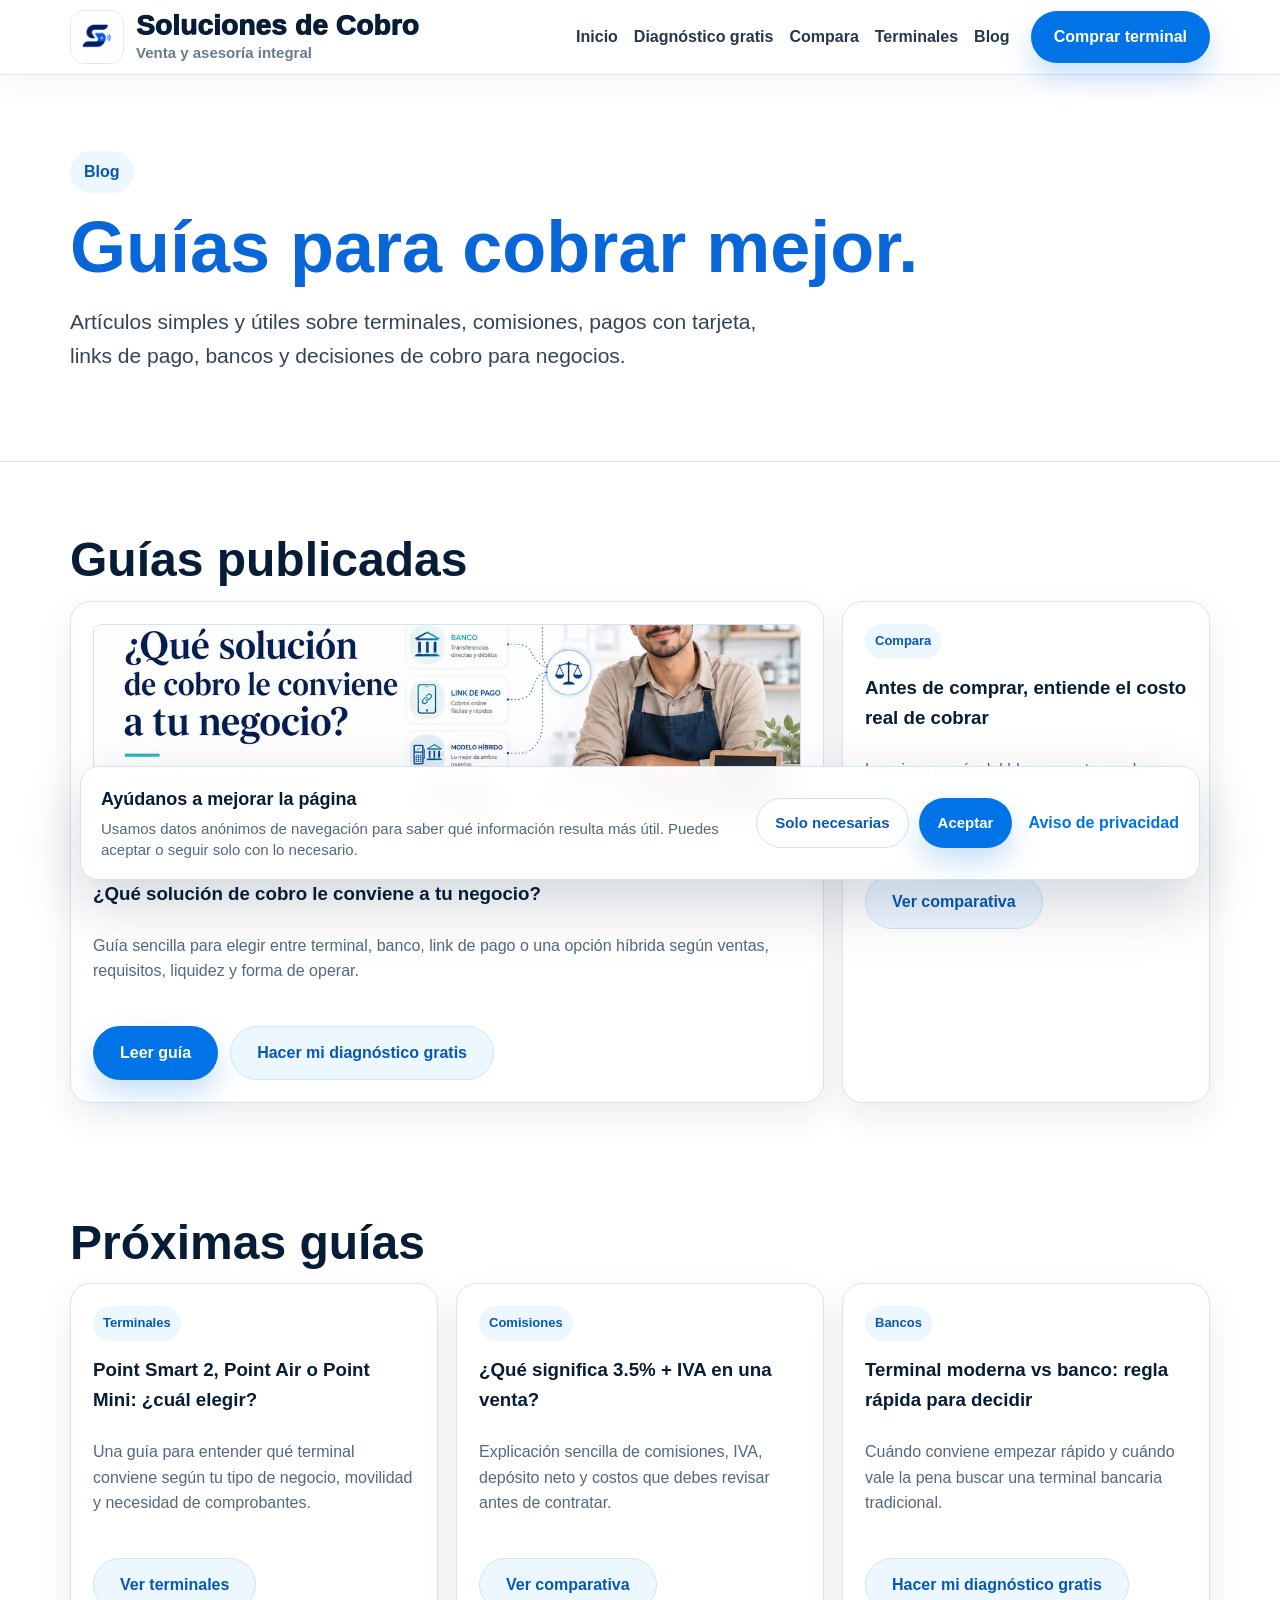
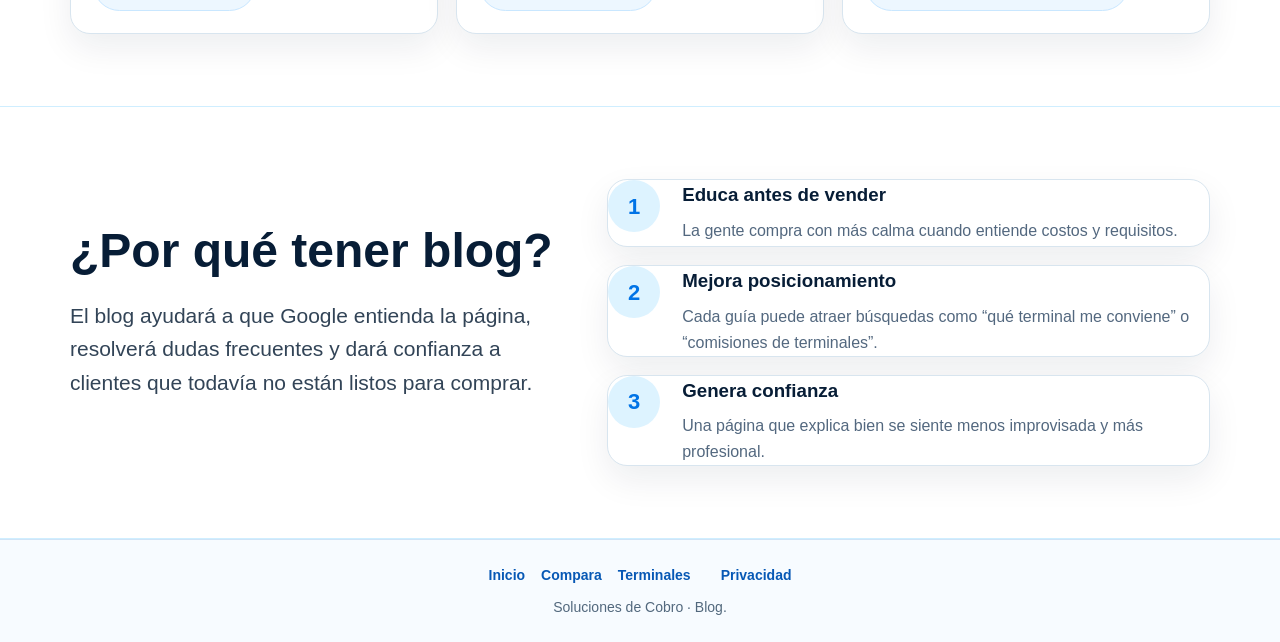
==== blog.html @ c024cfda "cambios en icnonos y tarjetas" ====
<!doctype html>
<html lang="es-MX">
<head>
  <meta charset="utf-8">
  <meta name="viewport" content="width=device-width, initial-scale=1">
  <title>Blog | Soluciones de Cobro</title>
  <meta name="description" content="Guías prácticas sobre terminales, comisiones, bancos, links de pago y soluciones de cobro para negocios.">
  <link rel="canonical" href="https://solucionesdecobro.com/blog.html">
  <meta property="og:type" content="website">
  <meta property="og:locale" content="es_MX">
  <meta property="og:site_name" content="Soluciones de Cobro">
  <meta property="og:title" content="Blog | Soluciones de Cobro">
  <meta property="og:description" content="Guías prácticas sobre terminales, comisiones, bancos, links de pago y soluciones de cobro para negocios.">
  <meta property="og:image" content="https://solucionesdecobro.com/assets/blog/que-solucion-de-cobro-le-conviene-a-tu-negocio/queconviene.webp">
  <meta property="og:url" content="https://solucionesdecobro.com/blog.html">
  <meta name="twitter:card" content="summary_large_image">
  <link rel="icon" type="image/webp" href="assets/logos/logo-isotipo-soluciones-cobro.webp">
  <link rel="stylesheet" href="styles.css">
  <style>
    .article-thumb{width:100%;height:190px;object-fit:cover;border-radius:8px;margin-bottom:16px;border:1px solid var(--line);background:#f8fbff}
    .article-card.featured-post{grid-column:span 2;background:linear-gradient(135deg,#fff,#f5fbff)}
    @media(max-width:680px){.article-card.featured-post{grid-column:auto}.article-thumb{height:210px}}
  </style>
  <link rel="stylesheet" href="visual-polish.css">
</head>
<body>
  <header class="header"><div class="nav"><a class="brand" href="index.html"><img class="brand-logo" src="assets/logos/logo-isotipo-soluciones-cobro.webp" alt="Logo de Soluciones de Cobro" width="400" height="400"><span class="brand-name">Soluciones de Cobro <small>Venta y asesoría integral</small></span></a><nav class="menu"><a href="index.html">Inicio</a><a class="diagnostic-menu-link" href="index.html#diagnostico" aria-label="Hacer mi diagnóstico gratis"><span class="label-full">Diagnóstico gratis</span><span class="label-short">Diagnóstico gratis</span></a><a href="compara.html">Compara</a><a href="terminales.html">Terminales</a><a href="blog.html">Blog</a></nav><div class="header-actions"><a class="btn btn-primary" href="https://mpago.li/2j1nqHG" target="_blank" rel="noopener">Comprar terminal</a><div class="mobile-social"><a class="mini-social facebook" href="https://www.facebook.com/profile.php?id=61582373169392" target="_blank" rel="noopener" aria-label="Facebook"><span class="brand-mask" style="--logo:url('assets/logos/facebook.svg')"></span></a><a class="mini-social instagram" href="https://www.instagram.com/solucionesdecobrooax/" target="_blank" rel="noopener" aria-label="Instagram"><span class="brand-mask" style="--logo:url('assets/logos/instagram.svg')"></span></a><a class="mini-social whatsapp" href="https://wa.me/529511825881" target="_blank" rel="noopener" aria-label="WhatsApp"><span class="brand-mask" style="--logo:url('assets/logos/whatsapp.svg')"></span></a></div></div></div></header>

  <main>
    <section class="hero"><div class="hero-inner" style="grid-template-columns:1fr"><div><span class="eyebrow">Blog</span><h1>Guías para cobrar mejor.</h1><p class="lead">Artículos simples y útiles sobre terminales, comisiones, pagos con tarjeta, links de pago, bancos y decisiones de cobro para negocios.</p></div></div></section>

    <section class="section">
      <h2>Guías publicadas</h2>
      <div class="blog-grid">
        <article class="card article-card featured-post">
          <img class="article-thumb" src="assets/blog/que-solucion-de-cobro-le-conviene-a-tu-negocio/queconviene.webp" alt="Guía para elegir una solución de cobro para negocio" width="1200" height="675" loading="lazy">
          <span class="pill">Decisión</span>
          <h3>¿Qué solución de cobro le conviene a tu negocio?</h3>
          <p class="muted">Guía sencilla para elegir entre terminal, banco, link de pago o una opción híbrida según ventas, requisitos, liquidez y forma de operar.</p>
          <div class="actions"><a class="btn btn-primary" href="blog/que-solucion-de-cobro-le-conviene-a-tu-negocio.html">Leer guía</a><a class="btn btn-soft" href="index.html#diagnostico">Hacer mi diagnóstico gratis</a></div>
        </article>
        <article class="card article-card"><span class="pill">Compara</span><h3>Antes de comprar, entiende el costo real de cobrar</h3><p class="muted">La primera guía del blog conecta con la comparativa y el diagnóstico para ayudarte a tomar una decisión más clara.</p><div class="actions"><a class="btn btn-soft" href="compara.html">Ver comparativa</a></div></article>
      </div>
    </section>

    <section class="section section-tight">
      <h2>Próximas guías</h2>
      <div class="blog-grid">
        <article class="card article-card"><span class="pill">Terminales</span><h3>Point Smart 2, Point Air o Point Mini: ¿cuál elegir?</h3><p class="muted">Una guía para entender qué terminal conviene según tu tipo de negocio, movilidad y necesidad de comprobantes.</p><div class="actions"><a class="btn btn-soft" href="terminales.html">Ver terminales</a></div></article>
        <article class="card article-card"><span class="pill">Comisiones</span><h3>¿Qué significa 3.5% + IVA en una venta?</h3><p class="muted">Explicación sencilla de comisiones, IVA, depósito neto y costos que debes revisar antes de contratar.</p><div class="actions"><a class="btn btn-soft" href="compara.html">Ver comparativa</a></div></article>
        <article class="card article-card"><span class="pill">Bancos</span><h3>Terminal moderna vs banco: regla rápida para decidir</h3><p class="muted">Cuándo conviene empezar rápido y cuándo vale la pena buscar una terminal bancaria tradicional.</p><div class="actions"><a class="btn btn-soft" href="index.html#diagnostico">Hacer mi diagnóstico gratis</a></div></article>
      </div>
    </section>

    <section class="blue-band"><div class="section split"><div><h2>¿Por qué tener blog?</h2><p class="lead">El blog ayudará a que Google entienda la página, resolverá dudas frecuentes y dará confianza a clientes que todavía no están listos para comprar.</p></div><div class="list"><div class="list-item"><div class="icon">1</div><div><h3>Educa antes de vender</h3><p>La gente compra con más calma cuando entiende costos y requisitos.</p></div></div><div class="list-item"><div class="icon">2</div><div><h3>Mejora posicionamiento</h3><p>Cada guía puede atraer búsquedas como “qué terminal me conviene” o “comisiones de terminales”.</p></div></div><div class="list-item"><div class="icon">3</div><div><h3>Genera confianza</h3><p>Una página que explica bien se siente menos improvisada y más profesional.</p></div></div></div></div></section>
  </main>
  <footer><div class="footer-links"><a href="index.html">Inicio</a><a href="compara.html">Compara</a><a href="terminales.html">Terminales</a></div>Soluciones de Cobro · Blog.</footer>
  <script src="site.js"></script>
</body>
</html>
---- styles.css ----
@charset 'utf-8';
:root{
  --ink:#071d36;--text:#27384a;--muted:#667789;--line:#dce7f1;--soft:#f5f9fd;--paper:#fff;
  --blue:#0073e6;--blue-dark:#0058ba;--sky:#eaf8ff;--sky-2:#d7f2ff;--cyan:#19aeea;--yellow:#ffd23f;--green:#18a058;
  --facebook:#0866FF;--instagram:#FF0069;--whatsapp:#25D366;--shadow:0 18px 48px rgba(7,29,54,.12);--max:1180px;--r:16px;
}
*{box-sizing:border-box}html{scroll-behavior:smooth}body{margin:0;font-family:Arial,Helvetica,sans-serif;color:var(--text);background:#f7fbff;line-height:1.6}a{color:inherit;text-decoration:none}img{display:block;max-width:100%}.muted{color:var(--muted)}
.header{position:sticky;top:0;z-index:40;background:rgba(255,255,255,.96);border-bottom:1px solid var(--line);backdrop-filter:blur(12px);transition:box-shadow .22s ease,background .22s ease}.header.compact{box-shadow:0 12px 28px rgba(7,29,54,.1)}.nav{max-width:var(--max);min-height:86px;margin:auto;padding:10px 20px;display:grid;grid-template-columns:auto 1fr auto;gap:20px;align-items:center}.brand{display:flex;align-items:center;gap:14px;font-weight:900;color:var(--ink)}.brand-logo{width:116px;height:78px;object-fit:contain}.brand-name{font-size:28px;line-height:1.05}.brand-name small{display:block;margin-top:6px;color:var(--muted);font-size:14px;font-weight:800}.menu{display:flex;align-items:center;justify-content:center;gap:8px;font-weight:900}.menu a:not(.btn){padding:10px 11px;border-radius:var(--r)}.menu a:hover{background:#edf7ff;color:var(--blue-dark)}.diagnostic-menu-link{white-space:nowrap}.label-short{display:none}.header-actions{display:flex;align-items:center;gap:12px}.mobile-social{display:none;gap:8px}.mini-social,.social-rail a{display:grid;place-items:center;width:42px;height:42px;border-radius:50%;background:#fff;border:1px solid var(--line)}
.btn{display:inline-flex;align-items:center;justify-content:center;gap:8px;min-height:50px;padding:13px 26px;border:1px solid transparent;border-radius:999px;font:inherit;font-weight:900;cursor:pointer;text-align:center}.btn-primary{background:var(--blue);color:#fff;box-shadow:0 12px 26px rgba(0,115,230,.24)}.btn-primary:hover{background:var(--blue-dark)}.btn-soft{background:#edf7ff;color:var(--blue-dark);border-color:#c9e7ff}.btn-white{background:#fff;color:var(--blue-dark);border-color:#cce2f5}.btn-yellow{background:var(--yellow);color:var(--ink)}.btn-whatsapp{background:#128c4a;color:#fff}.actions{display:flex;flex-wrap:wrap;gap:12px;margin-top:26px}
.brand-mask{width:23px;height:23px;display:block;background:currentColor;-webkit-mask:var(--logo) center/contain no-repeat;mask:var(--logo) center/contain no-repeat}.facebook{color:var(--facebook)}.instagram{color:var(--instagram)}.whatsapp{color:var(--whatsapp)}.social-rail{position:fixed;right:18px;top:43%;z-index:28;display:grid;gap:10px;padding:10px;border:1px solid var(--line);border-radius:var(--r);background:rgba(255,255,255,.95);box-shadow:var(--shadow)}
.hero{background:radial-gradient(circle at 78% 18%,rgba(255,210,63,.24),transparent 30%),linear-gradient(135deg,#fff 0%,#edf8ff 62%,#fff8dd 100%);border-bottom:1px solid var(--line)}.hero-inner{max-width:var(--max);margin:auto;padding:76px 20px 68px;display:grid;grid-template-columns:1fr .95fr;gap:46px;align-items:center}.eyebrow{display:inline-flex;align-items:center;gap:8px;background:#edf7ff;color:var(--blue-dark);padding:8px 14px;border-radius:999px;font-weight:900;margin-bottom:18px}h1,h2,h3{color:var(--ink);letter-spacing:0}h1{margin:0;font-size:clamp(42px,6vw,72px);line-height:1.02}h2{margin:0 0 14px;font-size:clamp(30px,4vw,48px);line-height:1.1}h3{margin:0 0 8px}.lead{font-size:21px;color:#324457;max-width:720px}.visual-card{position:relative;min-height:390px;border-radius:var(--r);overflow:hidden;box-shadow:var(--shadow);background:#eaf8ff}.visual-card img{width:100%;height:100%;min-height:390px;object-fit:cover}.note-card{position:absolute;left:18px;bottom:18px;max-width:350px;padding:16px;background:rgba(7,29,54,.9);color:#fff;border-radius:var(--r)}.note-card strong{color:var(--yellow)}
.section{max-width:var(--max);margin:auto;padding:72px 20px}.section-tight{padding-top:42px}.band{background:#fff;border-top:1px solid var(--line);border-bottom:1px solid var(--line)}.blue-band{background:linear-gradient(135deg,#f7fcff,#e9f8ff);border-top:1px solid #cfeeff;border-bottom:1px solid #cfeeff}.grid-3{display:grid;grid-template-columns:repeat(3,1fr);gap:18px}.grid-4{display:grid;grid-template-columns:repeat(4,1fr);gap:16px}.card{background:#fff;border:1px solid var(--line);border-radius:var(--r);padding:22px;box-shadow:0 10px 28px rgba(7,29,54,.06)}.icon{width:52px;height:52px;border-radius:50%;display:grid;place-items:center;background:#ddf3ff;color:var(--blue);font-weight:900;font-size:22px;margin-bottom:14px}.pill{display:inline-flex;align-items:center;gap:6px;border-radius:999px;padding:7px 10px;background:#edf7ff;color:var(--blue-dark);font-weight:900;font-size:13px}.split{display:grid;grid-template-columns:.9fr 1.1fr;gap:44px;align-items:center}.list{display:grid;gap:18px}.list-item{display:grid;grid-template-columns:58px 1fr;gap:16px}.list-item p{margin:0;color:var(--muted)}.stat-callout{display:grid;grid-template-columns:72px 1fr;gap:18px;align-items:center;margin-bottom:22px;padding:20px;border:1px solid #cfeeff;border-radius:var(--r);background:linear-gradient(135deg,#f6fcff,#fff)}.stat-callout strong{display:block;color:var(--ink);font-size:22px}
.logo-cloud{display:grid;grid-template-columns:repeat(6,1fr);gap:12px;margin-top:22px}.logo-tile{min-height:76px;display:grid;place-items:center;padding:13px;border:1px solid var(--line);border-radius:var(--r);background:#fff}.logo-tile .brand-mask{width:66px;height:36px}.logo-tile img{max-width:82px;max-height:40px;object-fit:contain}
.diagnostic{background:#f7fbff url('assets/hero/horizonte-claridad.svg') center top/cover no-repeat}.diagnostic-shell{display:grid;grid-template-columns:.72fr 1.28fr;gap:26px;align-items:start}.diagnostic-progress{margin:16px 0 18px;padding:16px;border:1px solid #cfe4f7;border-radius:var(--r);background:#fff;box-shadow:0 10px 24px rgba(7,29,54,.05)}.progress-label{display:flex;justify-content:space-between;gap:16px;align-items:center;margin-bottom:10px;color:var(--blue-dark);font-weight:900}.progress-percent{color:var(--ink)}.progress-track{height:11px;border-radius:999px;background:#e4eef8;overflow:hidden}.progress-track span{display:block;width:0;height:100%;border-radius:999px;background:linear-gradient(90deg,var(--cyan),var(--blue));transition:width .28s ease}.progress-steps{display:grid;grid-template-columns:repeat(auto-fit,minmax(14px,1fr));gap:5px;margin-top:10px}.progress-steps span{height:8px;border-radius:999px;background:#dbe8f3;transition:background .2s ease,transform .2s ease}.progress-steps span.done{background:var(--blue);transform:scaleY(1.18)}.question-grid{display:grid;grid-template-columns:repeat(2,1fr);gap:14px}.q-card{border:1px solid var(--line);border-radius:var(--r);padding:16px;background:#fff;box-shadow:0 10px 24px rgba(7,29,54,.05);transition:border-color .2s ease,background .2s ease,box-shadow .2s ease}.q-card.is-answered{border-color:#9bd8ff;background:#f8fcff;box-shadow:0 12px 26px rgba(0,115,230,.08)}.q-title{display:flex;gap:10px;align-items:start;margin-bottom:12px;font-weight:900;color:var(--ink)}.q-num{display:grid;place-items:center;flex:none;width:30px;height:30px;border-radius:var(--r);background:#edf7ff;color:var(--blue-dark)}.q-card.is-answered .q-num{background:var(--blue);color:#fff}.q-help{margin:-6px 0 12px;font-size:13px;font-weight:600;color:#5b7186}.options{display:grid;gap:8px}.option{display:flex;align-items:center;gap:12px;padding:11px 12px;border:1px solid #cedbe7;border-radius:var(--r);background:#fbfdff;font-weight:800;cursor:pointer}.option input{position:absolute;opacity:0;pointer-events:none}.option .mark{flex:none;display:grid;place-items:center;width:22px;height:22px;border:2px solid #b9c8d6;background:#fff;transition:border-color .15s ease,background .15s ease}.option.radio .mark{border-radius:50%}.option.checkbox .mark{border-radius:6px}.option .mark:after{content:"";opacity:0;transition:opacity .15s ease,transform .15s ease}.option.radio .mark:after{width:9px;height:9px;border-radius:50%;background:#fff;transform:scale(.4)}.option.checkbox .mark:after{width:11px;height:7px;border-left:2px solid #fff;border-bottom:2px solid #fff;transform:rotate(-45deg) scale(.4);margin-top:-2px}.option input:checked+.mark{border-color:var(--blue);background:var(--blue)}.option.radio input:checked+.mark:after{opacity:1;transform:scale(1)}.option.checkbox input:checked+.mark:after{opacity:1;transform:rotate(-45deg) scale(1)}.option:has(input:checked){border-color:var(--blue);background:#e9f6ff;color:var(--blue-dark)}.option .label{font-weight:800}.result{display:none;margin-top:18px;padding:18px;border:1px solid var(--line);border-radius:var(--r);background:#fff}.result.show{display:block}.result-tags{display:flex;flex-wrap:wrap;gap:8px;margin:12px 0}.result-tags span{border-radius:999px;background:#edf7ff;color:var(--blue-dark);padding:6px 10px;font-weight:900;font-size:13px}
.product-hero{background:linear-gradient(135deg,#f7fcff,#e9f8ff 55%,#fff9df);border-bottom:1px solid var(--line)}.products-grid{display:grid;grid-template-columns:repeat(3,1fr);gap:24px}.product-card{position:relative;overflow:hidden;border:1px solid var(--line);border-radius:var(--r);background:#fff;box-shadow:0 16px 40px rgba(7,29,54,.08)}.product-card.featured{border:2px solid var(--cyan)}.product-ribbon{position:absolute;right:0;top:0;z-index:2;border-radius:0 0 0 var(--r);background:var(--cyan);color:#fff;font-weight:900;padding:8px 18px;text-transform:uppercase}.product-shot{height:310px;display:grid;place-items:center;background:radial-gradient(circle at 55% 42%,#fff9cc 0,#f8fbff 54%,#fff 100%);padding:24px}.product-shot img{max-height:280px;object-fit:contain;mix-blend-mode:multiply;filter:drop-shadow(0 16px 20px rgba(7,29,54,.18))}.product-body{padding:24px}.product-body h2,.product-body h3{margin-bottom:0}.offer{display:inline-flex;gap:8px;align-items:center;margin:12px 0;padding:6px 12px;border-radius:999px;background:#ef4444;color:#fff;font-weight:900}.specs{display:flex;flex-wrap:wrap;gap:8px;margin:18px 0}.specs span{display:inline-flex;gap:6px;align-items:center;border-radius:var(--r);background:#eef2f7;color:#405063;padding:7px 9px;font-weight:800;font-size:13px}.price{font-size:38px;line-height:1;color:var(--ink);font-weight:900;margin:22px 0 6px}.price small{font-size:15px;color:var(--muted)}
.faq details{background:#fff;border-top:1px solid #cad5df;padding:18px 6px}.faq details:last-child{border-bottom:1px solid #cad5df}.faq summary{cursor:pointer;font-weight:900;color:var(--ink);font-size:18px}.faq p{max-width:900px;color:var(--muted)}
.compare-cards{display:grid;grid-template-columns:repeat(3,1fr);gap:14px;margin-top:20px}.compare-mini{display:grid;grid-template-columns:54px 1fr;gap:14px;align-items:start}.provider{display:flex;align-items:center;gap:10px;font-weight:900;color:var(--ink)}.provider img{width:34px;height:34px;border-radius:50%;background:#fff;border:1px solid var(--line);object-fit:contain}.source-link{display:inline-block;margin-top:7px;color:var(--blue-dark);font-weight:900;font-size:13px}.table-wrap{overflow-x:auto;border:1px solid var(--line);border-radius:var(--r);background:#fff}table{width:100%;border-collapse:collapse;min-width:1060px}th,td{padding:14px;border-bottom:1px solid var(--line);text-align:left;vertical-align:top}th{background:#edf7ff;color:var(--ink);font-size:14px}.note{font-size:14px;color:var(--muted)}

/* Comparativa: tabla amplia en escritorio y fichas accesibles en móvil. */
.sr-only{position:absolute!important;width:1px!important;height:1px!important;padding:0!important;margin:-1px!important;overflow:hidden!important;clip:rect(0,0,0,0)!important;white-space:nowrap!important;border:0!important}
.comparison-guide{padding-bottom:42px}.comparison-steps{list-style:none;display:grid;grid-template-columns:repeat(5,1fr);gap:12px;margin:28px 0 0;padding:0}.comparison-steps li{display:grid;grid-template-columns:38px 1fr;gap:10px;align-items:start;padding:16px;border:1px solid var(--line);border-radius:var(--r);background:rgba(255,255,255,.86);box-shadow:0 10px 26px rgba(7,29,54,.05)}.comparison-steps li>span{display:grid;place-items:center;width:38px;height:38px;border-radius:50%;background:var(--yellow);color:var(--ink);font-weight:950}.comparison-steps strong,.comparison-steps small{display:block}.comparison-steps strong{color:var(--ink);line-height:1.25}.comparison-steps small{margin-top:5px;color:var(--muted);line-height:1.4}
.comparison-toolbar{display:grid;grid-template-columns:minmax(260px,1.35fr) minmax(210px,.8fr) auto auto;gap:14px;align-items:end;margin:28px 0 14px;padding:18px;border:1px solid #cfe4f7;border-radius:var(--r);background:#fff;box-shadow:0 12px 30px rgba(7,29,54,.06)}.comparison-field{display:grid;gap:7px}.comparison-field label{color:var(--ink);font-weight:900;font-size:14px}.comparison-field input,.comparison-field select{width:100%;min-height:48px;padding:10px 13px;border:1px solid #bdcede;border-radius:var(--r);background:#fbfdff;color:var(--text);font:inherit}.comparison-field input:focus,.comparison-field select:focus,.comparison-reset:focus,.comparison-download:focus,.comparison-toggle:focus,.provider-official-link:focus{outline:3px solid rgba(8,115,223,.28);outline-offset:2px;border-color:var(--blue)}.comparison-reset,.comparison-download{min-height:48px;padding:10px 16px;border:1px solid #bfd9ee;border-radius:var(--r);font:inherit;font-weight:900}.comparison-reset{background:#edf7ff;color:var(--blue-dark);cursor:pointer}.comparison-reset:hover{background:#dff2ff}.comparison-download{display:inline-flex;align-items:center;justify-content:center;background:var(--blue);border-color:var(--blue);color:#fff;text-decoration:none;text-align:center}.comparison-download:hover{background:var(--blue-dark)}.comparison-count{grid-column:1/-1;margin:0;color:var(--muted);font-weight:850;font-size:14px}.comparison-callout{margin:0 0 16px;padding:14px 16px;border-left:5px solid var(--yellow);border-radius:0 var(--r) var(--r) 0;background:#fff9df;color:#435469}.comparison-callout strong{color:var(--ink)}
.comparison-table-wrap{overflow:auto;max-height:72vh}.comparison-table{min-width:1320px}.comparison-table thead{position:sticky;top:0;z-index:4}.comparison-table th,.comparison-table td{padding:15px 14px;line-height:1.48}.comparison-table thead th{background:#e9f6ff;border-bottom:2px solid #b8d9ee}.comparison-table tbody tr:nth-child(even)>td,.comparison-table tbody tr:nth-child(even)>th{background:#fbfdff}.comparison-table tbody tr:hover>td,.comparison-table tbody tr:hover>th{background:#f3faff}.comparison-table .provider-cell{position:sticky;left:0;z-index:2;width:220px;min-width:220px;background:#fff;box-shadow:8px 0 18px -18px rgba(7,29,54,.65)}.provider-identity{display:flex;gap:11px;align-items:flex-start}.provider-logo{position:relative;flex:none;display:grid;place-items:center;width:42px;height:42px;border:1px solid var(--line);border-radius:50%;background:#fff;overflow:hidden}.provider-logo img{width:30px;height:30px;object-fit:contain}.provider-logo-fallback{display:none;color:var(--blue-dark);font-size:18px;font-weight:950}.provider-logo-fallback.is-visible{display:block}.provider-text{display:flex;min-width:0;flex-direction:column;align-items:flex-start}.provider-name{color:var(--ink);font-weight:950;font-size:15px;line-height:1.25}.provider-official-link{display:inline-flex;margin-top:5px;color:var(--blue-dark);font-size:12px;font-weight:900;text-decoration:underline;text-decoration-thickness:1px;text-underline-offset:3px}.verification-badge{display:inline-flex;margin-top:8px;padding:4px 7px;border-radius:999px;background:#fff0bd;color:#684f00;font-size:11px;font-weight:900;line-height:1.3}.comparison-toggle{display:none}.comparison-empty{margin:0;padding:34px 20px;text-align:center;color:var(--muted);font-weight:850}

@media(max-width:1100px){.comparison-toolbar{grid-template-columns:1fr 1fr}.comparison-reset,.comparison-download{grid-column:auto}.comparison-table-wrap{max-height:none}}
@media(max-width:760px){.comparison-guide{padding-top:36px}.comparison-steps{grid-template-columns:1fr;gap:9px}.comparison-steps li{padding:13px}.comparison-toolbar{grid-template-columns:1fr;padding:14px}.comparison-reset,.comparison-download,.comparison-count{grid-column:auto}.comparison-callout{font-size:14px}.comparison-table-wrap{overflow:visible;border:0;background:transparent}.comparison-table{display:block;min-width:0}.comparison-table caption{display:block}.comparison-table thead{position:absolute!important;width:1px!important;height:1px!important;padding:0!important;margin:-1px!important;overflow:hidden!important;clip:rect(0,0,0,0)!important;white-space:nowrap!important;border:0!important}.comparison-table tbody{display:grid;gap:14px}.comparison-table tbody tr{display:block;overflow:hidden;border:1px solid #cdddea;border-radius:16px;background:#fff;box-shadow:0 12px 28px rgba(7,29,54,.07)}.comparison-table tbody tr[hidden]{display:none}.comparison-table tbody tr>th,.comparison-table tbody tr>td,.comparison-table tbody tr:nth-child(even)>td,.comparison-table tbody tr:nth-child(even)>th,.comparison-table tbody tr:hover>td,.comparison-table tbody tr:hover>th{display:grid;grid-template-columns:minmax(96px,.42fr) minmax(0,1fr);gap:12px;width:auto;min-width:0;padding:12px 15px;border-bottom:1px solid #e5edf4;background:#fff;box-shadow:none;font-size:14px}.comparison-table tbody tr>td::before{content:attr(data-label);color:#64778a;font-size:12px;font-weight:950;text-transform:uppercase;letter-spacing:.035em}.comparison-table .provider-cell{position:static;display:block;width:auto!important;min-width:0!important;padding:16px;border-bottom:1px solid #d8e5ef;background:linear-gradient(135deg,#f8fcff,#fffdf6)}.comparison-table .provider-cell::before{display:none}.provider-logo{width:46px;height:46px}.provider-logo img{width:32px;height:32px}.provider-name{font-size:18px}.provider-official-link{font-size:13px}.comparison-table .comparison-secondary{display:none}.comparison-table tr.mobile-expanded .comparison-secondary{display:grid}.comparison-toggle{display:inline-flex;align-items:center;justify-content:center;width:100%;min-height:43px;margin-top:14px;border:1px solid #bcd9ee;border-radius:16px;background:#edf7ff;color:var(--blue-dark);font:inherit;font-size:14px;font-weight:950;cursor:pointer}.comparison-table tbody tr>td:last-child{border-bottom:0}.comparison-table tr.mobile-expanded .comparison-toggle{background:#fff;color:var(--ink)}.comparison-empty{border:1px solid var(--line);border-radius:var(--r);background:#fff}}
.blog-grid{display:grid;grid-template-columns:repeat(3,1fr);gap:18px}.article-card{display:flex;flex-direction:column;min-height:100%}.article-card .pill{align-self:flex-start;margin-bottom:14px}.contact{background:linear-gradient(135deg,var(--ink),#0058ba);color:#fff}.contact h2{color:#fff}.contact p{color:#d8e8f8}.contact-grid{display:grid;grid-template-columns:1.1fr .9fr;gap:26px;align-items:center}.channels{display:grid;gap:12px}.channel{display:flex;align-items:center;gap:12px;padding:14px;border-radius:var(--r);background:rgba(255,255,255,.12);color:#fff;font-weight:900}.notice{background:#f1f6fb;border-top:1px solid var(--line)}.notice .section{padding-top:34px;padding-bottom:34px}.notice p{font-size:14px;color:var(--muted)}.top-link{position:fixed;right:18px;bottom:18px;z-index:30;width:46px;height:46px;border-radius:50%;display:grid;place-items:center;background:var(--ink);color:#fff;font-weight:900;box-shadow:var(--shadow)}footer{background:#07172b;color:#d7e5f3;text-align:center;padding:24px 20px;font-size:14px}.footer-links{display:flex;justify-content:center;gap:16px;flex-wrap:wrap;margin-bottom:10px;font-weight:800}
@media(max-width:980px){.nav{grid-template-columns:1fr}.menu{justify-content:flex-start;flex-wrap:wrap}.header-actions{justify-content:flex-start}.hero-inner,.split,.diagnostic-shell,.contact-grid{grid-template-columns:1fr}.grid-4,.grid-3,.products-grid,.blog-grid,.compare-cards{grid-template-columns:1fr 1fr}.logo-cloud{grid-template-columns:repeat(3,1fr)}.social-rail{display:none}.mobile-social{display:flex}.brand-logo{width:106px}.brand-name{font-size:26px}}
@media(max-width:680px){.nav{gap:10px;transition:min-height .24s ease,padding .24s ease}.brand,.menu{max-height:150px;opacity:1;overflow:hidden;transform:translateY(0);transition:max-height .26s ease,opacity .2s ease,transform .24s ease}.brand{align-items:center}.brand-logo{width:128px;height:82px}.brand-name{font-size:27px}.menu{gap:8px;font-size:17px}.label-full{display:none}.label-short{display:inline}.header-actions{width:100%;display:grid;grid-template-columns:minmax(0,1fr) auto;align-items:center;transition:margin .24s ease}.header-actions .btn{width:100%;min-height:58px}.mobile-social{justify-content:flex-end}.mini-social{width:42px;height:42px}.header.compact .brand,.header.compact .menu{max-height:0;opacity:0;pointer-events:none;transform:translateY(-8px);margin:0}.header.compact .nav{min-height:auto;padding-top:8px;padding-bottom:8px;gap:0}.header.compact .header-actions{margin:0}.hero-inner{padding-top:48px}.lead{font-size:19px}.actions .btn{width:100%}.grid-4,.grid-3,.products-grid,.blog-grid,.compare-cards,.question-grid{grid-template-columns:1fr}.logo-cloud{grid-template-columns:repeat(2,1fr)}.visual-card,.visual-card img{min-height:300px}.product-shot{height:270px}.product-shot img{max-height:245px}.price{font-size:34px}.top-link{right:10px;bottom:10px}.section,.wide-section{padding-left:20px;padding-right:20px}.stat-callout{grid-template-columns:1fr}.progress-steps{gap:4px}.progress-label{font-size:14px}}

/* Header de marca compacto: usamos el isotipo como señal visual y el nombre escrito como marca principal. */
body .header .brand{gap:12px;min-width:0}
body .header .brand-logo{width:54px!important;height:54px!important;max-width:54px!important;border-radius:15px;object-fit:none!important;object-position:left center!important;background:#fff;box-shadow:0 10px 24px rgba(7,29,54,.08);clip-path:inset(0 0 0 0 round 15px)}
body .header .brand-name{font-family:'Aptos Display','SF Pro Display','Segoe UI',Arial,Helvetica,sans-serif;font-size:28px;font-weight:950;letter-spacing:-.01em;line-height:1.02;white-space:nowrap}
body .header .brand-name small{font-size:15px;font-weight:850;letter-spacing:0;white-space:nowrap;color:#6a7a8e}
body .header .nav{grid-template-columns:minmax(390px,1fr) auto auto;min-height:74px;gap:16px}
body .header .menu{gap:6px}
body .header .menu a:not(.btn){padding:8px 5px;font-size:16px}
@media(max-width:980px){body .header .nav{grid-template-columns:1fr;min-height:auto}body .header .brand-logo{width:50px!important;height:50px!important;max-width:50px!important}body .header .brand-name{font-size:29px}}
@media(max-width:680px){body .header .nav{padding:10px 18px!important;gap:8px!important}body .header .brand{gap:10px!important;align-items:center!important}body .header .brand-logo{width:44px!important;height:44px!important;max-width:44px!important;border-radius:13px;box-shadow:0 8px 18px rgba(7,29,54,.08)}body .header .brand-name{font-size:26px!important;line-height:.98!important;white-space:normal!important;max-width:250px}body .header .brand-name small{font-size:12px!important;margin-top:4px!important}body .header .menu{gap:11px!important;margin-top:4px!important}body .header .menu a{font-size:14px!important;padding:4px 0!important}body .header .header-actions{margin-top:6px!important;grid-template-columns:minmax(150px,1fr) auto!important}body .header .header-actions>.btn{height:44px!important;min-height:44px!important;font-size:14px!important}body .header .mini-social{width:38px!important;height:38px!important}body .header .mini-social .brand-mask{width:20px!important;height:20px!important}body .header.compact .nav{padding:8px 14px!important}}

/* Paleta 2026: sitio claro, azul dosificado y acentos cálidos. */
:root{--ink:#071d36;--text:#2c4055;--muted:#617386;--line:#dce7f1;--soft:#f7fbff;--paper:#fff;--warm:#fffdf6;--cream:#fff8e6;--blue:#0873df;--blue-dark:#0758b5;--sky:#eef9ff;--yellow:#ffd23f;--green:#18a058;--r:12px}
body{background:#fff}
body .header .brand-logo{content:url('assets/logos/logo-isotipo-soluciones-cobro.webp');object-fit:contain!important;object-position:center!important;padding:4px;background:#fff;border:1px solid rgba(220,231,241,.9)}
body .hero,body .product-hero,body .compare-hero,body .blog-hero{background:#fff!important}
body .blue-band,body .notice{background:#fff!important}
body .diagnostic{background:#fff url('assets/hero/horizonte-claridad.svg') center 45%/cover no-repeat!important}
body .contact,body.terminales-page .terminal-final{background:#fff!important;color:var(--text)!important;border-top:1px solid var(--line)!important;border-bottom:1px solid var(--line)!important;box-shadow:inset 0 1px 0 rgba(255,255,255,.8)}
body .advisory-band{background:#fff url('assets/hero/horizonte-claridad.svg') center bottom/cover no-repeat!important;color:var(--text)!important;border-top:1px solid var(--line)!important;border-bottom:1px solid var(--line)!important;box-shadow:inset 0 1px 0 rgba(255,255,255,.8)}
body .contact h1,body .contact h2,body .contact h3,body .advisory-band h1,body .advisory-band h2,body .advisory-band h3,body.terminales-page .terminal-final h1,body.terminales-page .terminal-final h2,body.terminales-page .terminal-final h3{color:var(--ink)!important}
body .contact p,body .advisory-band p,body.terminales-page .terminal-final p{color:#53687f!important}
body .channel,body .terminal-final-card,body .advice-list .list-item,body .contact .card{background:rgba(255,255,255,.82)!important;color:var(--ink)!important;border:1px solid var(--line)!important;box-shadow:0 14px 34px rgba(7,29,54,.08)!important;backdrop-filter:blur(10px)}
body .channel .brand-mask{background:currentColor!important}
body footer{background:#f7fbff!important;color:#52687d!important;border-top:1px solid var(--line)!important}
body footer a{color:#0758b5!important}
body .top-link{background:rgba(7,29,54,.72)!important;backdrop-filter:blur(10px);border:1px solid rgba(255,255,255,.45);box-shadow:0 14px 30px rgba(7,29,54,.16)!important}
body .top-link:hover{background:rgba(7,29,54,.9)!important}
body .btn-primary{box-shadow:0 14px 28px rgba(8,115,223,.22)}
body .note-card{background:rgba(7,29,54,.72)!important;backdrop-filter:blur(12px)}
@media(max-width:680px){body .header .brand-logo{width:42px!important;height:42px!important;max-width:42px!important;padding:3px}body .contact,body .advisory-band,body.terminales-page .terminal-final{background:#fff!important}}

/* Revisión final: lenguaje visual compartido, matriz accesible y recorridos táctiles. */
:root{--card-radius:20px;--card-border:#d8e5ef;--card-shadow:0 14px 34px rgba(7,29,54,.075)}
.card,.product-card,.article-card,.compare-mini,.list-item,.q-card{border-radius:var(--card-radius)!important;border:1px solid var(--card-border)!important;background:#fff!important;box-shadow:var(--card-shadow)!important}

.comparison-guide-intro{margin:24px 0 0;color:var(--ink);font-size:18px;font-weight:900}
.comparison-steps li{border-radius:var(--card-radius);background:#fff;box-shadow:var(--card-shadow)}
.comparison-steps li>.comparison-step-icon{border-radius:var(--r);background:#eaf5ff;color:var(--blue-dark)}
.comparison-step-icon svg{width:20px;height:20px}
.comparison-toolbar{border-radius:var(--card-radius);padding:16px;grid-template-columns:minmax(250px,1.4fr) minmax(190px,.75fr) auto auto}
.comparison-field input,.comparison-field select,.comparison-reset,.comparison-download{border-radius:var(--r)}
.comparison-scroll-hint{margin:4px 0 10px;color:#53687f;font-size:14px;font-weight:800}
.comparison-table-wrap{cursor:grab;overscroll-behavior-x:contain;touch-action:pan-x pan-y;scrollbar-width:auto;scrollbar-color:#78b7e7 #eaf3fa}
.comparison-table-wrap.is-dragging{cursor:grabbing;user-select:none}
.comparison-table-wrap:focus-visible{outline:3px solid #ffbf00;outline-offset:4px}
.comparison-group-row{--group-color:var(--blue)}
.comparison-group-row[data-group="hibrida"]{--group-color:#7a3fd6}
.comparison-group-row[data-group="banca"]{--group-color:#18a058}
.comparison-group-row[data-group="pasarela"]{--group-color:#c77b00}
.comparison-group-row[data-group="bnpl"]{--group-color:#c2185b}
.comparison-group-row th{position:static!important;left:auto!important;padding:12px 16px 12px 18px!important;background:#f5f9fd!important;color:var(--ink)!important;border-bottom:0!important;border-left:5px solid var(--group-color)!important;font-size:14px!important;font-weight:950;letter-spacing:.035em;text-transform:uppercase;box-shadow:none!important}
.comparison-group-row th:before{content:"";display:inline-block;width:9px;height:9px;margin-right:9px;border-radius:50%;background:var(--group-color);vertical-align:middle}
.comparison-callout{margin:20px 0 12px;border:1px solid #f2c4bf;border-left:6px solid #c24132;border-radius:14px;background:#fff4f2;color:#60372f}
.comparison-callout strong{color:#8f251d}
.sources-band .card,.decision-rules .card{display:flex;flex-direction:column;min-height:230px;border-radius:var(--card-radius)}
.sources-band .source-link,.decision-rules .card>a{margin-top:auto;color:var(--blue-dark);font-weight:900;text-decoration:underline;text-underline-offset:4px}
.decision-rules .card{border-top:5px solid #0873df!important}
.decision-rules .card:nth-child(2){border-top-color:#18a058!important}.decision-rules .card:nth-child(3){border-top-color:#ffd23f!important}

.home-page .advice-split{display:grid;grid-template-columns:minmax(180px,.2fr) minmax(0,1.8fr);gap:22px;align-items:stretch}
.home-page .advice-copy{align-self:center}
.home-page .advice-copy h2{font-size:clamp(24px,2.4vw,30px);line-height:1.2;margin-bottom:12px}
.home-page .advice-copy .lead{font-size:16px;line-height:1.5}
.home-page .advice-trust{display:flex;flex-wrap:wrap;gap:10px;margin-top:22px}
.home-page .advice-trust span{display:inline-flex;align-items:center;gap:7px;padding:9px 14px;border-radius:999px;background:rgba(255,255,255,.7);border:1px solid rgba(7,29,54,.1);color:var(--blue-dark);font-weight:900;font-size:13.5px}
.home-page .advice-trust span svg{width:15px;height:15px;flex:none}
.home-page .diagnostic-progress{position:static!important;backdrop-filter:none!important}
.home-page .q-card{min-height:360px}
.home-page #diagnosticSubmit{display:inline-flex!important}
.home-page .payment-drag-hint{margin:0 0 8px;color:#53687f;font-size:14px;font-weight:800}
.home-page .payment-marquee{cursor:grab;overscroll-behavior-x:contain;touch-action:pan-x pan-y}
.home-page .payment-marquee.is-dragging{cursor:grabbing;user-select:none}
.home-page .payment-set{display:grid!important;grid-template-rows:repeat(2,92px);grid-auto-flow:column;grid-auto-columns:142px;gap:14px 16px!important}
.home-page .payment-track{display:block!important}
.home-page .payment-marquee .logo-tile{width:142px!important;height:92px!important}
.home-page .faq{background:#fff}

@media(max-width:980px){
  .comparison-toolbar{grid-template-columns:1fr 1fr}
  .home-page .advice-split{grid-template-columns:1fr}
}
@media(max-width:760px){
  .comparison-scroll-hint{display:none}
  .comparison-table-wrap{cursor:default}
  .comparison-table tbody{gap:12px}
  .comparison-table tbody .comparison-group-row{display:block!important;overflow:visible!important;margin:20px 0 4px;border:0!important;border-radius:0!important;box-shadow:none!important;background:transparent!important}
  .comparison-table tbody .comparison-group-row:first-child{margin-top:0}
  .comparison-table tbody .comparison-group-row th{display:block!important;padding:10px 4px 10px 14px!important;border-bottom:0!important;border-left:4px solid var(--group-color)!important;background:transparent!important;color:var(--ink)!important;font-size:14px!important}
  .comparison-table .provider-cell{background:#f8fbfe!important}
  .sources-band .card,.decision-rules .card{min-height:0}
}
@media(max-width:680px){
  .home-page .payment-set{grid-template-rows:repeat(2,82px);grid-auto-columns:124px;gap:12px!important}
  .home-page .payment-marquee .logo-tile{width:124px!important;height:82px!important}
  .home-page .diagnostic-nav{grid-template-columns:1fr 1fr!important}
  .home-page .q-card{min-height:0}
}

/* Inicio minimalista: superficies sólidas, ritmo amplio y una idea por tarjeta. */
.home-page .hero,
.home-page .growth-section{background:#fff!important}
.home-page .btn-primary{background:#0758b5!important;border-color:#0758b5!important;color:#fff!important;box-shadow:none!important;background-image:none!important}
.home-page .btn-primary:hover{background:#063f82!important;border-color:#063f82!important;transform:translateY(-1px)}
.home-page .btn-soft{background:#f2f7fb!important;border-color:#cbddea!important;color:#071d36!important;box-shadow:none!important;background-image:none!important}
.home-page .btn-soft:hover{background:#e7f1f8!important;border-color:#a9c7dd!important}
.home-page .btn-yellow,
.home-page .btn-white,
.home-page button.btn{box-shadow:none!important;background-image:none!important}

.home-page .growth-section{padding-top:48px!important}
.home-page .impact-analogy{max-width:690px;padding-left:0!important;border-left:0!important;color:#3e546a!important;font-size:19px!important}
.home-page .payment-path{position:relative;z-index:2;margin-top:auto;padding-top:34px}
.home-page .payment-path>span:not(.path-arrow){background:rgba(255,255,255,.9)!important;border-color:#c8ddeb!important;box-shadow:none!important}
.home-page .payment-path .path-open{background:#fff!important;box-shadow:inset 4px 0 0 #0758b5!important}
.home-page .payment-path .path-arrow{color:#0758b5!important}

.home-page .feature-intro{max-width:800px;margin:10px 0 28px}
.home-page .feature-intro:before{content:"";display:block;width:44px;height:4px;border-radius:2px;background:linear-gradient(90deg,#0758b5,#19aeea);margin-bottom:16px}
.home-page .feature-section-title{max-width:760px;margin-bottom:0;font-size:clamp(42px,5vw,66px);letter-spacing:-.045em;color:#0758b5}

@media(max-width:680px){
  .home-page .growth-section{padding-top:32px!important}
  .home-page .impact-analogy{font-size:17px!important}
  .home-page .payment-path{padding-top:24px}
  .home-page .feature-section-title{font-size:42px}
}

/* Carrusel de medios de pago: flechas visibles al estilo del carrusel web de Mercado Pago. */
.payment-marquee-wrap{position:relative;padding:0 4px}
.payment-marquee-wrap:before,.payment-marquee-wrap:after{content:"";position:absolute;top:0;bottom:0;width:56px;z-index:2;pointer-events:none}
.payment-marquee-wrap:before{left:0;background:linear-gradient(90deg,#fbfdff,rgba(251,253,255,0))}
.payment-marquee-wrap:after{right:0;background:linear-gradient(270deg,#fbfdff,rgba(251,253,255,0))}
.payment-nav{position:absolute;top:50%;transform:translateY(-50%);z-index:3;display:grid;place-items:center;width:44px;height:44px;border:1px solid var(--line);border-radius:50%;background:#fff;color:var(--blue-dark);font-size:24px;font-weight:900;line-height:1;cursor:pointer;box-shadow:0 12px 26px rgba(7,29,54,.12);transition:transform .18s ease,box-shadow .18s ease,background .18s ease,color .18s ease}
.payment-nav:hover{background:var(--blue);color:#fff;box-shadow:0 14px 30px rgba(0,115,230,.28);transform:translateY(-50%) scale(1.06)}
.payment-nav:active{transform:translateY(-50%) scale(.96)}
.payment-nav.prev{left:0}
.payment-nav.next{right:0}
@media(max-width:680px){
  .payment-nav{display:none}
  .payment-marquee-wrap{padding:0}
  .payment-marquee-wrap:before,.payment-marquee-wrap:after{display:none}
}

/* Indicador de fase del diagnóstico (Fase X de 3). */
.phase-head{display:flex;align-items:center;justify-content:space-between;gap:16px;margin-bottom:18px}
.phase-steps{display:flex;gap:10px}
.phase-dot{display:flex;align-items:center;gap:8px;font-weight:900;font-size:13px;color:var(--muted)}
.phase-dot .n{display:grid;place-items:center;width:28px;height:28px;border-radius:50%;background:#edf3f9;color:var(--muted);font-size:13px;transition:background .2s ease,color .2s ease}
.phase-dot.active .n{background:var(--blue);color:#fff}
.phase-dot.done .n{background:var(--green);color:#fff}
.phase-dot.active,.phase-dot.done{color:var(--ink)}
.phase-name{font-weight:950;color:var(--blue-dark);font-size:13px;text-transform:uppercase;letter-spacing:.04em}
@media(max-width:680px){
  .phase-head{flex-wrap:wrap;gap:8px}
  .phase-name{order:-1;width:100%}
}

/* "Elige con claridad": 4 tarjetas compactas en una sola fila, con ilustración de marca de fondo. */
.feature-row{position:relative;display:grid;grid-template-columns:repeat(4,minmax(0,1fr));gap:16px}
.feature-row-boat{position:absolute;bottom:4%;left:-4%;width:38px;z-index:5;pointer-events:none;filter:drop-shadow(0 5px 7px rgba(7,29,54,.28));animation:sailAcrossCards 20s ease-in-out infinite;}
.feature-row-boat svg{display:block;width:100%;height:auto}
@keyframes sailAcrossCards{
  0%{left:-4%;bottom:2%;opacity:0;transform:rotate(-10deg)}
  6%{opacity:1}
  24%{left:23%;bottom:4%;transform:rotate(-6deg)}
  48%{left:48%;bottom:38%;transform:rotate(8deg)}
  70%{left:73%;bottom:60%;transform:rotate(10deg)}
  92%{left:95%;bottom:84%;opacity:1;transform:rotate(14deg)}
  100%{left:100%;bottom:88%;opacity:0;transform:rotate(14deg)}
}
@media(max-width:560px){
  .feature-row-boat{display:none}
}
@media(prefers-reduced-motion:reduce){
  .feature-row-boat{animation:none;left:50%;transform:none}
}
.feature-card{position:relative;overflow:hidden;display:flex;flex-direction:column;gap:4px;min-height:100px;padding:10px 12px 10px;border-radius:16px;border:1px solid rgba(7,29,54,.08);background-color:#eef6ff;color:var(--ink);box-shadow:0 10px 26px rgba(7,29,54,.06);opacity:0;transform:translateY(16px);transition:opacity .5s ease,transform .5s ease,box-shadow .22s ease}
.feature-card.is-visible{opacity:1;transform:translateY(0)}
.feature-card:hover{box-shadow:0 18px 34px rgba(7,29,54,.13);transform:translateY(-4px)}
.feature-card.is-visible:hover{transform:translateY(-4px)}
.feature-card:after{content:"";position:absolute;inset:0;z-index:0;background-image:var(--bg);background-size:cover;background-position:bottom right;background-repeat:no-repeat;transition:transform .6s ease}
.feature-card:hover:after{transform:scale(1.06)}
.feature-card:before{content:"";position:absolute;inset:0;z-index:1;background:linear-gradient(180deg,rgba(255,255,255,.98) 0%,rgba(255,255,255,.98) 50%,rgba(255,255,255,.62) 72%,rgba(255,255,255,.1) 100%)}
.feature-card>*{position:relative;z-index:2}
.feature-head{display:flex;align-items:center;gap:10px}
.feature-icon{display:grid;place-items:center;flex:none;width:28px;height:28px;border-radius:9px;background:#dde9ff;color:#0758b5;transition:background .22s ease,color .22s ease,transform .22s ease}
.feature-icon svg{width:14px;height:14px}
.feature-card:hover .feature-icon{transform:scale(1.08) rotate(-3deg)}
.feature-info .feature-icon{background:#fff3d6;color:#8a5a00}
.feature-compare .feature-icon{background:#e1f7ea;color:#128a4c}
.feature-growth .feature-icon{background:#f3e8ff;color:#7a3fd6}
.feature-kicker{font-size:10.5px;font-weight:900;text-transform:uppercase;letter-spacing:.05em;color:#0758b5}
.feature-card h3{margin:0;font-size:14.5px;line-height:1.15;letter-spacing:-.01em;color:#0758b5}
.feature-card p{margin:0;font-size:12.5px;line-height:1.35;color:#3d5065}
.feature-info .feature-kicker,.feature-info h3{color:#8a5a00}
.feature-compare .feature-kicker,.feature-compare h3{color:#128a4c}
.feature-growth .feature-kicker,.feature-growth h3{color:#7a3fd6}
.feature-hardware{--bg:url('assets/cards/ilustracion-terminal-ideal.webp')}
.feature-info{--bg:url('assets/cards/ilustracion-informacion-clara.webp')}
.feature-compare{--bg:url('assets/cards/ilustracion-de-menos-a-mas.webp')}
.feature-growth{--bg:url('assets/cards/ilustracion-comparacion-real.webp')}
@media(max-width:980px){
  .feature-row{grid-template-columns:repeat(2,minmax(0,1fr));gap:14px}
  .feature-card{gap:8px;min-height:150px;padding:16px 17px 17px}
  .feature-icon{width:34px;height:34px;border-radius:10px}
  .feature-icon svg{width:17px;height:17px}
  .feature-kicker{font-size:11.5px}
  .feature-card h3{font-size:17px}
  .feature-card p{font-size:14px;line-height:1.45}
}
@media(max-width:560px){
  .feature-row{grid-template-columns:1fr;gap:16px}
  .feature-card{gap:9px;min-height:180px;padding:22px 22px 24px}
  .feature-icon{width:42px;height:42px;border-radius:12px}
  .feature-icon svg{width:21px;height:21px}
  .feature-kicker{font-size:12.5px}
  .feature-card h3{font-size:20px}
  .feature-card p{font-size:15px;line-height:1.5}
}
@media(prefers-reduced-motion:reduce){
  .feature-card{opacity:1;transform:none;transition:box-shadow .22s ease}
  .feature-card:hover:after{transform:none}
  .feature-card:hover{transform:none}
}

/* "Así te asesoramos": tabs interactivos con imagen que cambia (inspirado en Mercado Pago). */
.story-shell{display:grid;grid-template-columns:.72fr 1.28fr;border-radius:var(--card-radius);overflow:hidden;border:1px solid var(--line);box-shadow:var(--card-shadow);background:#fff}
.story-tabs{padding:28px 24px;display:flex;flex-direction:column;gap:2px}
.story-tab{border:none;background:none;text-align:left;cursor:pointer;padding:13px 0 13px 16px;border-left:3px solid transparent;font:inherit;transition:border-color .2s ease}
.story-tab .n{display:block;font-size:12px;font-weight:900;color:var(--muted);text-transform:uppercase;letter-spacing:.06em;margin-bottom:4px}
.story-tab h3{margin:0;font-size:19px;color:#9fb0c0;transition:color .2s ease}
.story-tab p{margin:8px 0 0;font-size:14px;color:var(--muted);max-height:0;overflow:hidden;opacity:0;transition:max-height .25s ease,opacity .2s ease}
.story-tab.active{border-left-color:var(--yellow)}
.story-tab.active h3{color:var(--ink)}
.story-tab.active p{max-height:90px;opacity:1;margin-top:8px}
.story-media{position:relative;min-height:340px;background:var(--ink)}
.story-media img{position:absolute;inset:0;width:100%;height:100%;object-fit:cover;opacity:0;transition:opacity .5s ease}
.story-media img.active{opacity:1}
.story-media:after{content:"";position:absolute;inset:0;background:linear-gradient(0deg,rgba(7,29,54,.5),transparent 45%);pointer-events:none}
.story-progress{position:absolute;left:20px;right:20px;bottom:18px;display:flex;gap:6px;z-index:2}
.story-progress span{flex:1;height:3px;border-radius:99px;background:rgba(255,255,255,.35);overflow:hidden}
.story-progress span i{display:block;height:100%;width:0;background:#fff;border-radius:99px}
.story-progress span.done i{width:100%;transition:none}
.story-progress span.active i{width:0%;animation:storyFill 4.2s linear forwards}
@keyframes storyFill{from{width:0%}to{width:100%}}
@media(max-width:900px){
  .story-shell{grid-template-columns:1fr}
  .story-media{min-height:240px}
}
@media(prefers-reduced-motion:reduce){
  .story-progress span.active i{animation:none;width:100%}
}

/* Tarjeta unificada "De la orilla al mar abierto" con ilustración de océano de fondo. */
.ocean-card{position:relative;overflow:hidden;border-radius:26px;border:1px solid #cfe4f7;background:#eef9ff;box-shadow:0 14px 34px rgba(7,29,54,.08);margin-bottom:42px}
.ocean-card:before{content:"";position:absolute;inset:0;background-image:url('assets/hero/oceano-mas-formas-de-pago.svg');background-size:cover;background-position:center 60%}
.ocean-card:after{content:"";position:absolute;inset:0;background:linear-gradient(100deg,rgba(255,255,255,.96) 0%,rgba(255,255,255,.92) 48%,rgba(255,255,255,.74) 78%,rgba(255,255,255,.5) 100%)}
.ocean-content{position:relative;z-index:1;display:grid;grid-template-columns:1.15fr .85fr;gap:40px;padding:44px;align-items:center}
.ocean-copy h2{font-size:clamp(30px,4vw,48px);margin-bottom:16px;line-height:1.05;color:var(--ink)}
.ocean-copy .impact-analogy{margin:0 0 26px}
.ocean-stat{display:flex;flex-direction:column;align-items:center;justify-content:center;text-align:center;padding-left:34px;border-left:1px solid rgba(7,29,54,.14);min-height:100%}
.ocean-stat-kicker{display:block;text-transform:uppercase;letter-spacing:.09em;font-weight:950;color:var(--blue-dark);font-size:13px;margin-bottom:12px}
.ocean-stat-number{display:flex;align-items:baseline;justify-content:center;gap:10px}
.ocean-stat-number strong{font-size:clamp(52px,6.4vw,74px);line-height:.9;color:var(--blue-dark)}
.ocean-note{position:relative;z-index:1;padding:14px 44px 22px;border-top:1px solid rgba(7,29,54,.1)}
.ocean-note small{color:#6a7c8f;font-size:13px;line-height:1.5}
.ocean-note .source-link{margin-top:0;margin-left:4px}

/* Tarjetas "Solo efectivo" vs. "Más formas de pago": insignia circular con ícono real + jerarquía más clara. */
.payment-path .path-limited,.payment-path .path-open{display:flex!important;align-items:center!important;gap:14px!important;padding:16px 18px!important;transition:transform .18s ease,box-shadow .18s ease}
.path-icon{flex:none;width:38px;height:38px;border-radius:50%;display:grid;place-items:center}
.path-icon svg{width:20px;height:14px}
.path-limited .path-icon{background:#e7ecf1;color:#7c8b9b}
.path-open .path-icon{background:#dde9ff;color:var(--blue-dark)}
.path-open .path-icon svg{width:19px;height:16px}
.path-text{display:grid;gap:3px}
.payment-path .path-open:hover{transform:translateY(-2px);box-shadow:0 10px 20px rgba(0,115,230,.16)!important}
@media(max-width:980px){
  .ocean-content{grid-template-columns:1fr;padding:34px}
  .ocean-stat{padding-left:0;border-left:0;padding-top:24px;border-top:1px solid rgba(7,29,54,.14)}
  .ocean-note{padding:12px 34px 26px}
  .ocean-card:before{background-position:82% top}
}
@media(max-width:680px){
  .ocean-note{padding:12px 22px 24px}
}
@media(max-width:680px){
  .ocean-content{padding:26px 22px;gap:26px}
  .ocean-copy h2{font-size:30px}
}

/* Ajustes de escritorio (antes en desktop-layout-pass.css, consolidado aquí) */
@media (min-width: 980px) {
  :root {
    --desktop-blue: #0866d9;
    --desktop-ink: #06244a;
    --desktop-soft: #f7fbff;
    --desktop-line: #dce8f3;
  }

  header,
  .site-header,
  .main-header,
  .topbar {
    position: relative;
    z-index: 20;
  }

  header nav,
  .site-header nav,
  .main-header nav,
  .nav-links {
    gap: 1.4rem;
    white-space: nowrap;
  }

  header h1,
  .brand-title,
  .site-title {
    white-space: nowrap;
    letter-spacing: 0;
  }

  .hero h1,
  .hero-section h1,
  #inicio h1 {
    color: var(--desktop-blue) !important;
    background: none !important;
    -webkit-text-fill-color: currentColor !important;
  }

  .hero img,
  .hero-section img {
    transform: scale(1.04);
    transform-origin: center;
  }

  .hero-actions,
  .hero .actions,
  .hero-section .actions {
    gap: 0.9rem;
  }

  .hero-actions a[href*="compara"],
  .hero-actions a[href*="#compara"],
  .hero .actions a[href*="compara"],
  .hero-section .actions a[href*="compara"] {
    background: var(--desktop-blue);
    color: #fff;
    border-color: var(--desktop-blue);
  }

  .hero-actions a[href*="diagnostico"],
  .hero-actions a[href*="#diagnostico"],
  .hero .actions a[href*="diagnostico"],
  .hero-section .actions a[href*="diagnostico"] {
    background: #fff;
    color: var(--desktop-blue);
    border-color: #b9d8f3;
  }

  .feature-card,
  .benefit-card,
  .insight-card {
    min-height: 34rem;
    overflow: hidden;
    border: 1px solid var(--desktop-line);
  }

  .feature-card::before,
  .benefit-card::before,
  .insight-card::before {
    background: linear-gradient(180deg, rgba(6, 36, 74, 0.06), rgba(6, 36, 74, 0.72));
  }

  .growth-card,
  .growth-section,
  [class*="increment"] {
    background: linear-gradient(135deg, #fffdf1 0%, #eef7ff 100%);
  }
}
---- visual-polish.css ----
:root{--navy:#071d36;--blue:#0073e6;--sky:#19aeea;--yellow:#ffd23f;--cream:#fff8df;--line:#cfe4f7;--muted:#53687f;--soft:#f5f9fc;}
body{color:var(--navy);}

.header{background:rgba(255,255,255,.98)!important;border-bottom:1px solid #d7e7f5!important;box-shadow:0 10px 30px rgba(7,29,54,.04);}
.nav{grid-template-columns:minmax(390px,1fr) auto auto!important;gap:16px!important;}
.header .brand{gap:12px!important;align-items:center!important;}
.header .brand-logo{width:54px!important;height:54px!important;object-fit:contain!important;border-radius:14px!important;background:#fff!important;box-shadow:0 10px 24px rgba(7,29,54,.08)!important;}
.header .brand-name{font-size:28px!important;line-height:1.02!important;letter-spacing:.005em!important;color:var(--navy)!important;}
.header .brand-name small{font-size:15px!important;line-height:1.1!important;margin-top:4px!important;color:#697b8e!important;}
.menu{gap:6px!important;}
.menu a{font-size:16px!important;font-weight:900!important;color:#25384d!important;padding-inline:5px!important;}
.menu a:hover{color:var(--blue)!important;}
.header-actions>.btn{height:52px!important;padding:0 22px!important;font-size:16px!important;border-radius:999px!important;}
.mini-social{border-color:#d7e7f5!important;background:#fff!important;box-shadow:0 8px 18px rgba(7,29,54,.05)!important;}

.hero-compact{padding-top:38px!important;padding-bottom:34px!important;background:radial-gradient(circle at 88% 12%,rgba(255,210,63,.08),transparent 29%),radial-gradient(circle at 8% 88%,rgba(0,115,230,.05),transparent 32%),#fff!important;}
.hero-compact .hero-inner{grid-template-columns:.9fr 1.1fr!important;gap:42px!important;align-items:center!important;}
.hero-compact h1{font-size:clamp(48px,5.6vw,82px)!important;line-height:1.02!important;letter-spacing:-.01em!important;margin-bottom:18px!important;background:none!important;-webkit-background-clip:initial!important;background-clip:initial!important;color:#0758b5!important;}
.hero-compact .lead{font-size:clamp(20px,2vw,27px)!important;line-height:1.46!important;max-width:760px!important;color:#31475e!important;}
.hero-compact .actions{gap:14px!important;}
.photo-card{overflow:hidden;background:#fff!important;}
.photo-card>img{width:100%;height:100%;min-height:460px;object-fit:cover;display:block;border-radius:inherit;}
.hero-photo-card{border-radius:var(--card-radius,20px)!important;box-shadow:0 24px 58px rgba(7,29,54,.14)!important;opacity:0;transform:translateY(14px) scale(.98);animation:heroCardIn .7s .15s ease forwards;}
.hero-photo-card .note-card{display:flex!important;align-items:flex-start;gap:12px;max-width:380px!important;border-radius:16px!important;background:rgba(7,29,54,.5)!important;backdrop-filter:blur(16px);border:1px solid rgba(255,255,255,.24);box-shadow:0 16px 34px rgba(7,29,54,.22);}
.hero-photo-card .note-icon{flex:none;display:grid;place-items:center;width:36px;height:36px;border-radius:10px;background:rgba(255,255,255,.16);border:1px solid rgba(255,255,255,.3);color:#fff;}
.hero-photo-card .note-icon svg{width:19px;height:16px;}
.hero-photo-card .note-copy{display:flex;flex-direction:column;gap:4px;}
.hero-photo-card .note-card strong{color:var(--yellow)!important;}
@keyframes heroCardIn{to{opacity:1;transform:translateY(0) scale(1);}}
@media(prefers-reduced-motion:reduce){.hero-photo-card{opacity:1;transform:none;animation:none;}}
.diagnostic-menu-link{white-space:nowrap!important;}.label-short{display:none;}

.impact-analogy{position:relative;padding-left:22px!important;border-left:5px solid var(--yellow)!important;max-width:760px;}
.payment-path{display:grid;grid-template-columns:minmax(0,1fr) 44px minmax(0,1.15fr);gap:10px;align-items:stretch;margin-top:24px;}
.payment-path>span:not(.path-arrow){display:grid;align-content:center;gap:4px;min-height:76px;padding:14px 16px;border:1px solid #cfe4f7;border-radius:16px;background:#fff;color:#19334f;line-height:1.25;}
.payment-path b{font-size:15px;font-weight:950}.payment-path small{font-size:13px;color:#617386;font-weight:800}
.payment-path .path-limited{border-color:#d9e2ea!important;background:#f7f9fb!important}.payment-path .path-open{border-color:#9bd3fb!important;background:#edf8ff!important;box-shadow:inset 4px 0 0 #0073e6}
.payment-path .path-arrow{display:grid;place-items:center;color:#0073e6;font-size:28px;font-weight:950;}

.advisory-band{background:radial-gradient(circle at 94% 10%,rgba(255,210,63,.06),transparent 30%),radial-gradient(circle at 6% 90%,rgba(0,115,230,.035),transparent 32%),#fff!important;color:var(--navy)!important;padding-top:64px!important;padding-bottom:64px!important;}
.advice-split{align-items:stretch!important;gap:22px!important;grid-template-columns:minmax(180px,.2fr) minmax(0,1.8fr)!important;}
.advisory-band h2,.advisory-band h3{color:var(--navy)!important;}
.advisory-band .lead,.advice-list p{color:#40546a!important;}
.advice-photo{position:relative;margin:22px 0 0!important;border-radius:28px!important;overflow:hidden!important;border:1px solid var(--line)!important;box-shadow:0 22px 50px rgba(7,29,54,.12)!important;min-height:330px!important;background:#fff!important;}
.advice-photo img{display:block!important;width:100%!important;height:330px!important;object-fit:cover!important;}
.advice-photo:after{content:"Asesoría para elegir con claridad";position:absolute;left:24px;right:24px;bottom:24px;padding:18px 20px;border-radius:20px;background:rgba(7,29,54,.54);backdrop-filter:blur(14px);color:#fff;font-weight:900;font-size:20px;box-shadow:0 14px 34px rgba(7,29,54,.22);}
.advice-list{display:flex;align-items:stretch!important;min-width:0}
.advice-list .list-item{background:#fff!important;border:1px solid var(--line)!important;box-shadow:0 14px 30px rgba(7,29,54,.06)!important;}
.advice-list .icon{font-size:0!important;display:grid!important;place-items:center!important;border-radius:14px!important;}
.diagnostic-with-image{grid-template-columns:.82fr 1.18fr!important;}
.diagnostic-visual{margin:22px 0 0;border-radius:22px;overflow:hidden;border:1px solid rgba(7,29,54,.12);box-shadow:0 22px 42px rgba(7,29,54,.12);}
.diagnostic-visual img{width:100%;height:260px;object-fit:cover;display:block;}
.diagnostic-stepper .diagnostic-progress{position:sticky;top:96px;z-index:10;border:0!important;background:rgba(255,255,255,.82);backdrop-filter:blur(14px);box-shadow:0 10px 30px rgba(7,29,54,.055)!important;}
.step-mode{display:block;min-height:360px;}
.step-mode .q-card{display:none;max-width:760px;margin:0 auto;padding:40px 44px;animation:questionIn .32s cubic-bezier(.22,.8,.36,1) both;}
.step-mode .q-card.active{display:block;}
.step-mode .q-title{gap:14px;font-size:26px;line-height:1.3;letter-spacing:-.01em;margin-bottom:22px;}
.step-mode .q-num{width:34px;height:34px;border-radius:50%;background:linear-gradient(135deg,#0073e6,#19aeea);color:#fff;box-shadow:0 8px 18px rgba(0,115,230,.28);}
.step-mode .q-card.is-answered .q-num{background:linear-gradient(135deg,#18a058,#22c37a);box-shadow:0 8px 18px rgba(24,160,88,.26);}
.step-mode .q-help{font-size:14.5px;margin:-10px 0 18px;}
.step-mode .options{gap:11px;}
.step-mode .option{position:relative;padding:17px 19px;font-size:17.5px;border-radius:16px;transition:border-color .16s ease,background .16s ease,transform .14s ease,box-shadow .16s ease;opacity:0;animation:optionIn .32s ease both;}
.step-mode .option:nth-child(1){animation-delay:.03s}
.step-mode .option:nth-child(2){animation-delay:.07s}
.step-mode .option:nth-child(3){animation-delay:.11s}
.step-mode .option:nth-child(4){animation-delay:.15s}
.step-mode .option:nth-child(5){animation-delay:.19s}
.step-mode .option:nth-child(6){animation-delay:.23s}
.step-mode .option:hover{border-color:#8bc8f4;background:#f3faff;transform:translateY(-1px);box-shadow:0 8px 18px rgba(7,29,54,.07);}
.step-mode .option input:focus-visible+.mark{outline:3px solid #ffbf00;outline-offset:2px;}
.step-mode .option:has(input:checked){border-color:#7fc3f4;background:#eef8ff;box-shadow:0 10px 24px rgba(0,115,230,.14);transform:translateY(-1px);}
.step-mode .option .mark{width:26px;height:26px;}
.step-mode .option:has(input:checked) .mark{animation:markPop .2s ease both;}
.step-mode .option .label{font-size:17.5px;}
@keyframes markPop{from{transform:scale(.7)}to{transform:scale(1)}}
@keyframes optionIn{from{opacity:0;transform:translateY(8px)}to{opacity:1;transform:translateY(0)}}
@media(prefers-reduced-motion:reduce){.step-mode .option{opacity:1;animation:none}}
.diagnostic-nav{display:flex;gap:12px;justify-content:center;margin-top:26px;}
.diagnostic-nav .btn{min-width:150px;border-radius:999px;}
.diagnostic-nav .btn[disabled]{opacity:.45;cursor:not-allowed;}
#diagnosticSubmit{display:inline-flex!important;}
.diagnostic-stepper .result{border:1px solid #b9dcf7!important;border-radius:22px!important;padding:24px!important;background:radial-gradient(circle at 92% 10%,rgba(255,210,63,.22),transparent 24%),linear-gradient(135deg,#fff,#f6fbff 68%,#fff8df)!important;box-shadow:0 18px 44px rgba(7,29,54,.1)!important;}
.result.show{animation:resultIn .32s ease both;}
.result h3{display:flex;gap:10px;align-items:center;font-size:24px!important;margin-bottom:12px!important;}
.result h3:before{border:none!important;width:34px;height:34px;border-radius:12px;background:linear-gradient(135deg,#0073e6,#19aeea);box-shadow:0 10px 22px rgba(0,115,230,.24);}
.result p{font-size:18px!important;line-height:1.55!important;color:#33475c!important;}
.result-tags a,.result-tags span{display:inline-flex;align-items:center;gap:6px;border-radius:999px;background:#edf7ff;color:#0058ba;border:1px solid #cfe4f7;padding:8px 12px;font-weight:900;font-size:14px;text-decoration:none;transition:transform .18s ease,background .18s ease;}
.result-tags a:hover{transform:translateY(-2px);background:#dff2ff;}
.result-tags .tag-primary{background:#fff8dc;color:#071d36;border-color:#ffd23f;}
.result-actions-note{margin:4px 0 14px;color:#667789;font-size:14px;font-weight:800;}
@keyframes questionIn{from{opacity:0;transform:translateY(12px)}to{opacity:1;transform:translateY(0)}}
@keyframes resultIn{from{opacity:0;transform:translateY(14px)}to{opacity:1;transform:translateY(0)}}

.payment-band{background:#fbfdff!important;padding-top:54px!important;border-top:1px solid #e3edf6!important;border-bottom:1px solid #e3edf6!important;}
.payment-section h2{max-width:840px;margin-bottom:22px!important;}
.payment-cloud{grid-template-columns:repeat(auto-fit,minmax(138px,1fr))!important;gap:18px!important;}
.payment-cloud .logo-tile{min-height:122px;border-color:#cfe4f7;box-shadow:0 12px 28px rgba(7,29,54,.06);background:#fff;}
.payment-cloud .logo-tile .brand-mask{width:108px!important;height:62px!important;}
.payment-cloud .logo-tile img{max-width:124px!important;max-height:66px!important;width:auto;height:auto;object-fit:contain;}
.payment-lead{max-width:840px;margin-bottom:18px!important}.payment-marquee:focus-visible{outline:3px solid #ffbf00;outline-offset:3px}
.payment-marquee{position:relative;overflow-x:auto;overflow-y:hidden;margin-inline:calc(50% - 50vw);padding:12px max(20px,calc((100vw - var(--max))/2)) 22px;scroll-behavior:smooth;scroll-snap-type:x mandatory;scrollbar-width:thin;scrollbar-color:#8bc8f4 #eaf4fb}
.payment-track{display:flex;width:max-content;gap:16px}.payment-set{display:flex;gap:16px}.payment-marquee .logo-tile{display:grid;place-items:center;flex:0 0 142px;width:142px;height:92px;padding:16px;border:1px solid #d8e8f6;border-radius:18px;background:#fff;box-shadow:0 12px 28px rgba(7,29,54,.07);scroll-snap-align:start}.payment-marquee .logo-tile img{max-width:108px;max-height:54px;width:auto;height:auto;object-fit:contain}.payment-name{text-align:center;color:#19334f}.payment-name strong{font-size:15px;line-height:1.2}
@media(prefers-reduced-motion:reduce){.payment-marquee{scroll-behavior:auto}}

.compact-notice{padding:32px 0!important;background:#f5f9fc!important;}
.compact-notice h2{font-size:24px!important;margin-bottom:8px!important;}
.compact-notice p{font-size:15px!important;line-height:1.6!important;max-width:980px;}

.terminal-hero{background:linear-gradient(135deg,#eaf8ff,#fff 60%,#fff8dd)!important;}
.terminal-hero-grid{display:grid;grid-template-columns:.92fr 1.08fr;gap:34px;align-items:center;}
.terminal-hero-visual,.compare-hero-visual{border-radius:28px;overflow:hidden;border:1px solid #cfe4f7;background:#fff;box-shadow:0 24px 60px rgba(7,29,54,.12);}
.terminal-hero-visual img{display:block;width:100%;height:460px;object-fit:cover;}
.compare-hero-inner{grid-template-columns:.95fr 1.05fr!important;align-items:center;}
.compare-hero-visual{background:linear-gradient(135deg,#fff,#f7fcff)!important;}
.compare-hero-visual img{display:block;width:100%;height:440px;object-fit:cover;}
.article-hero-image img,.article-image img{height:auto!important;max-height:none!important;object-fit:contain!important;background:#fff;}

.top-link{width:54px!important;height:54px!important;border-radius:50%!important;background:rgba(7,29,54,.38)!important;color:#fff!important;border:1px solid rgba(255,255,255,.34)!important;box-shadow:0 14px 32px rgba(7,29,54,.18)!important;backdrop-filter:blur(12px)!important;font-size:0!important;display:grid!important;place-items:center!important;transition:transform .2s ease,opacity .2s ease,background .2s ease!important;}
.top-link:before{content:"";width:16px;height:16px;border-left:3px solid currentColor;border-top:3px solid currentColor;transform:rotate(45deg) translate(2px,2px);}
.top-link:hover{transform:translateY(-4px)!important;background:rgba(0,115,230,.68)!important;}
body.privacy-page .header{position:relative!important;top:auto!important;}

.cookie-banner{position:fixed;left:20px;right:20px;bottom:20px;z-index:9999;display:grid;grid-template-columns:1fr auto auto;gap:16px;align-items:center;max-width:1120px;margin:auto;padding:18px 20px;border:1px solid #cfe4f7;border-radius:18px;background:rgba(255,255,255,.96);box-shadow:0 24px 60px rgba(7,29,54,.18);backdrop-filter:blur(14px);}
.cookie-banner strong{display:block;color:#071d36;font-size:18px;margin-bottom:4px;}
.cookie-banner p{margin:0;color:#53687f;line-height:1.45;font-size:15px;}
.cookie-banner a{font-weight:900;color:#0073e6;text-decoration:none;white-space:nowrap;}
.cookie-actions{display:flex;gap:10px;}
.cookie-actions .btn{height:46px;padding:0 18px;font-size:15px;}

@media(max-width:900px){
  .nav,.hero-compact .hero-inner,.diagnostic-with-image,.terminal-hero-grid,.compare-hero-inner,.advice-split{grid-template-columns:1fr!important;}
  .terminal-hero-visual img,.compare-hero-visual img{height:auto;max-height:520px;object-fit:contain;}
}
@media(max-width:680px){
  .header{transition:box-shadow .32s ease,background .32s ease!important;}
  .nav{padding:12px 16px 13px!important;gap:8px!important;transition:min-height .34s ease,padding .34s ease,gap .34s ease!important;}
  .brand{gap:12px!important;align-items:center!important;transition:max-height .34s ease,opacity .25s ease,transform .34s ease,margin .34s ease!important;}
  .header .brand-logo{width:50px!important;height:50px!important;padding:4px!important;border-radius:13px!important;}
  .header .brand-name{font-size:27px!important;line-height:1.02!important;letter-spacing:.01em!important;max-width:360px!important;}
  .header .brand-name small{font-size:14px!important;margin-top:4px!important;}
  .menu{display:flex!important;flex-wrap:nowrap!important;justify-content:flex-start!important;gap:16px!important;margin-top:8px!important;overflow-x:auto!important;max-width:100%!important;scrollbar-width:none!important;transition:max-height .34s ease,opacity .25s ease,transform .34s ease,margin .34s ease!important;}
  .menu::-webkit-scrollbar{display:none;}
  .menu a{font-size:16px!important;padding:5px 0!important;white-space:nowrap!important;}
  .header-actions{margin-top:9px!important;transition:margin .34s ease!important;display:grid!important;grid-template-columns:minmax(180px,1fr) auto!important;align-items:center!important;gap:8px!important;}
  .header-actions>.btn{height:48px!important;min-height:48px!important;padding:0 14px!important;font-size:16px!important;line-height:1.05!important;}
  .mobile-social{display:flex!important;gap:7px!important;justify-content:flex-end!important;}
  .mini-social{width:44px!important;height:44px!important;border-radius:50%!important;}
  .mini-social .brand-mask{width:22px!important;height:22px!important;}
  .header.compact{box-shadow:0 10px 28px rgba(7,29,54,.12)!important;background:rgba(255,255,255,.985)!important;}
  .header.compact .nav{padding:8px 14px!important;min-height:auto!important;gap:0!important;}
  .header.compact .brand,.header.compact .menu{max-height:0!important;opacity:0!important;transform:translateY(-10px)!important;margin:0!important;overflow:hidden!important;pointer-events:none!important;}
  .header.compact .header-actions{margin-top:0!important;}
  .header.compact .header-actions>.btn{height:44px!important;min-height:44px!important;}
  .header.compact .mini-social{width:40px!important;height:40px!important;}
  .hero-compact{padding-top:20px!important;padding-bottom:24px!important;}
  .hero-compact h1{font-size:clamp(42px,11.4vw,54px)!important;line-height:1.04!important;margin-bottom:14px!important;}
  .hero-compact .lead{font-size:18px!important;line-height:1.46!important;margin-bottom:18px!important;}
  .hero-compact .actions{display:grid!important;grid-template-columns:1fr!important;gap:10px!important;}
  .hero-compact .actions .btn{height:52px!important;min-height:52px!important;font-size:17px!important;}
  .photo-card>img{min-height:300px;}
  .hero-photo-card .note-card{font-size:15px!important;line-height:1.45!important;}
  .payment-path{grid-template-columns:1fr!important}.payment-path .path-arrow{min-height:30px;transform:rotate(90deg)}
  .advisory-band{padding-top:44px!important;padding-bottom:48px!important;}
  .advice-photo{min-height:285px!important;}
  .advice-photo:after{font-size:16px;left:18px;right:18px;bottom:18px;}
  .advice-list .list-item{padding:18px!important;}
  .label-full{display:none}.label-short{display:inline}
  .diagnostic-stepper .diagnostic-progress{top:70px;}
  .step-mode{min-height:390px;}
  .step-mode .q-card{padding:24px 22px;}
  .step-mode .q-title{font-size:21px;gap:12px;margin-bottom:18px;}
  .step-mode .q-num{width:30px;height:30px}
  .step-mode .option{padding:15px 16px;font-size:16.5px}
  .step-mode .option .label{font-size:16.5px;}
  .diagnostic-nav{display:grid;grid-template-columns:1fr;}
  .diagnostic-nav .btn{min-width:0}
  .payment-band{padding-top:42px!important;}
  .payment-section h2{font-size:34px!important;line-height:1.12!important;}
  .payment-marquee{margin-inline:-20px;padding-inline:20px}
  .payment-marquee .logo-tile{flex-basis:124px;width:124px;height:82px}.payment-marquee .logo-tile img{max-width:96px;max-height:48px}
  .top-link{width:52px!important;height:52px!important;right:14px!important;bottom:84px!important;border-radius:50%!important;opacity:.72!important;}
  .cookie-banner{grid-template-columns:1fr;left:12px;right:12px;bottom:12px;gap:10px;padding:14px 16px;}
  .cookie-banner strong{font-size:16px;margin-bottom:2px;}
  .cookie-banner p{font-size:13px;line-height:1.38;}
  .cookie-banner a{font-size:13px;}
  .cookie-actions{display:grid;grid-template-columns:1fr 1fr;}
  .cookie-actions .btn{height:42px;min-height:42px;padding:0 10px;font-size:13px;}
  .cookie-banner a{white-space:normal;}
}

body,
.hero,
.hero-compact,
.product-hero,
.terminal-hero,
.compare-hero,
.blog-hero,
.article-hero,
.growth-section,
.blue-band,
.diagnostic,
.payment-band,
.notice,
.advisory-band,
.contact,
.terminal-final{background:#fff!important;}

.stat-callout,
.article-callout,
.terminal-price,
.comparison-table .provider-cell{background:#fff!important;}

.rate-panel,
.article-cta{background:#0758b5!important;}

.progress-track span,
.result h3:before,
.icon-data{background:#0873df!important;}
.icon-check{background:#18a058!important;}
.icon-star{background:#ffd23f!important;}

.home-page .hero,
.home-page .growth-section{background:#fff!important;}
.home-page .btn-primary{background:#0758b5!important;background-image:none!important;border-color:#0758b5!important;color:#fff!important;box-shadow:none!important;}
.home-page .btn-primary:hover{background:#063f82!important;border-color:#063f82!important;}
.home-page .btn-soft{background:#f2f7fb!important;background-image:none!important;border-color:#cbddea!important;color:#071d36!important;box-shadow:none!important;}
.home-page .btn-yellow,
.home-page .btn-white,
.home-page button.btn{background-image:none!important;box-shadow:none!important;}
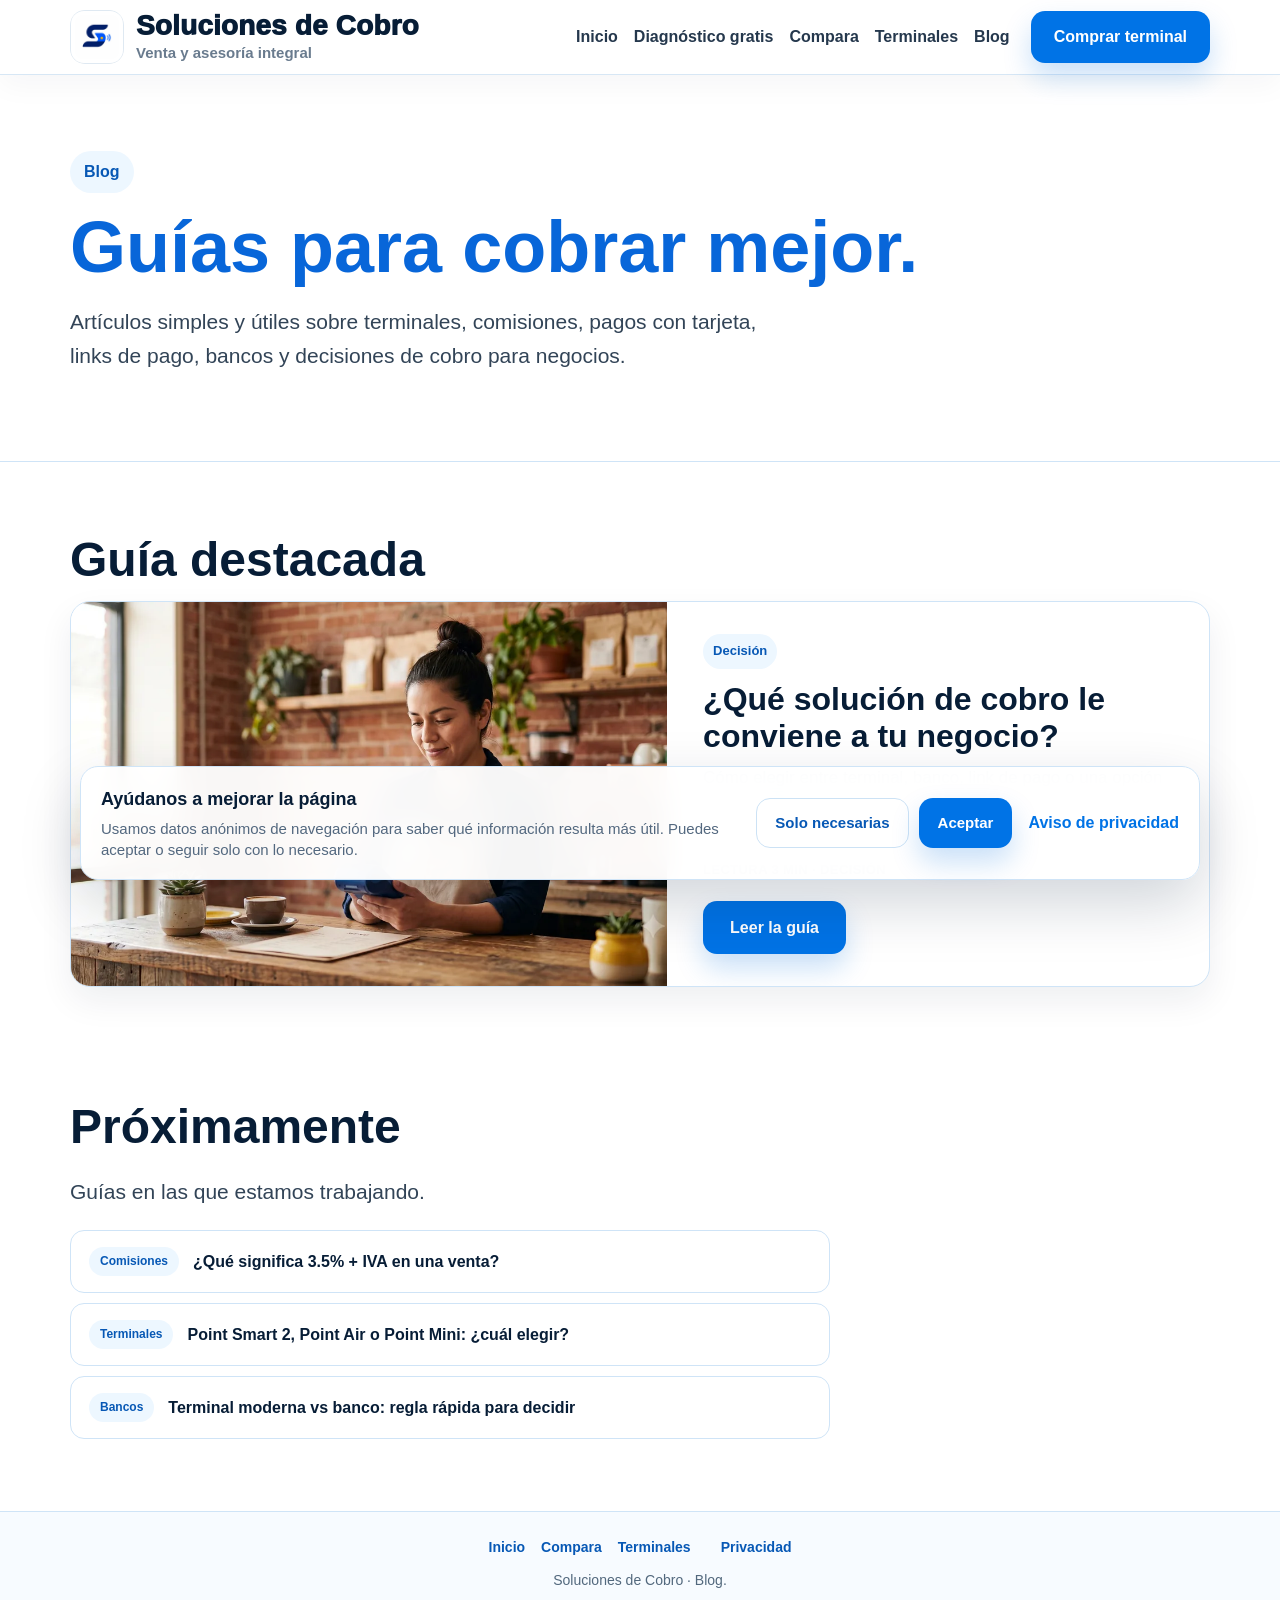
==== commit 80769df1: "Revamp blog index & update guide article Redesign blog landing to highlight a featured guide: new fe" ====
--- a/blog.html
+++ b/blog.html
@@ -17,9 +17,19 @@
   <link rel="icon" type="image/webp" href="assets/logos/logo-isotipo-soluciones-cobro.webp">
   <link rel="stylesheet" href="styles.css">
   <style>
-    .article-thumb{width:100%;height:190px;object-fit:cover;border-radius:8px;margin-bottom:16px;border:1px solid var(--line);background:#f8fbff}
-    .article-card.featured-post{grid-column:span 2;background:linear-gradient(135deg,#fff,#f5fbff)}
-    @media(max-width:680px){.article-card.featured-post{grid-column:auto}.article-thumb{height:210px}}
+    .featured-article{display:grid;grid-template-columns:1.1fr 1fr;border:1px solid var(--line);border-radius:20px;overflow:hidden;background:#fff;box-shadow:0 14px 34px rgba(7,29,54,.07)}
+    .featured-media{display:block;overflow:hidden}
+    .featured-media img{width:100%;height:100%;min-height:280px;object-fit:cover;display:block;transition:transform .45s ease}
+    .featured-media:hover img{transform:scale(1.03)}
+    .featured-body{padding:32px 36px;align-self:center}
+    .featured-body h3{font-size:clamp(24px,2.6vw,32px);margin:12px 0 10px;line-height:1.15}
+    .featured-body>p{color:var(--muted);font-size:17px;margin:0 0 14px}
+    .featured-meta{color:var(--muted);font-size:13px!important;font-weight:800;text-transform:uppercase;letter-spacing:.03em;margin:0 0 20px!important}
+    .coming-list{list-style:none;padding:0;margin:20px 0 0;display:grid;gap:10px;max-width:760px}
+    .coming-list li{display:flex;align-items:center;gap:14px;padding:16px 18px;border:1px solid var(--line);border-radius:14px;background:#fff}
+    .coming-tag{flex:none;padding:5px 11px;border-radius:999px;background:#edf7ff;color:var(--blue-dark);font-weight:900;font-size:12px}
+    .coming-title{color:var(--ink);font-weight:800;font-size:16px}
+    @media(max-width:760px){.featured-article{grid-template-columns:1fr}.featured-media img{min-height:200px}.featured-body{padding:24px}.coming-list li{flex-direction:column;align-items:flex-start;gap:8px}}
   </style>
   <link rel="stylesheet" href="visual-polish.css">
 </head>
@@ -30,29 +40,29 @@
     <section class="hero"><div class="hero-inner" style="grid-template-columns:1fr"><div><span class="eyebrow">Blog</span><h1>Guías para cobrar mejor.</h1><p class="lead">Artículos simples y útiles sobre terminales, comisiones, pagos con tarjeta, links de pago, bancos y decisiones de cobro para negocios.</p></div></div></section>
 
     <section class="section">
-      <h2>Guías publicadas</h2>
-      <div class="blog-grid">
-        <article class="card article-card featured-post">
-          <img class="article-thumb" src="assets/blog/que-solucion-de-cobro-le-conviene-a-tu-negocio/queconviene.webp" alt="Guía para elegir una solución de cobro para negocio" width="1200" height="675" loading="lazy">
+      <h2>Guía destacada</h2>
+      <article class="featured-article">
+        <a class="featured-media" href="blog/que-solucion-de-cobro-le-conviene-a-tu-negocio.html" aria-label="Leer: ¿Qué solución de cobro le conviene a tu negocio?"><img src="assets/blog/que-solucion-de-cobro-le-conviene-a-tu-negocio/queconviene.webp" alt="Guía para elegir una solución de cobro para tu negocio" width="1200" height="675" loading="lazy"></a>
+        <div class="featured-body">
           <span class="pill">Decisión</span>
           <h3>¿Qué solución de cobro le conviene a tu negocio?</h3>
-          <p class="muted">Guía sencilla para elegir entre terminal, banco, link de pago o una opción híbrida según ventas, requisitos, liquidez y forma de operar.</p>
-          <div class="actions"><a class="btn btn-primary" href="blog/que-solucion-de-cobro-le-conviene-a-tu-negocio.html">Leer guía</a><a class="btn btn-soft" href="index.html#diagnostico">Hacer mi diagnóstico gratis</a></div>
-        </article>
-        <article class="card article-card"><span class="pill">Compara</span><h3>Antes de comprar, entiende el costo real de cobrar</h3><p class="muted">La primera guía del blog conecta con la comparativa y el diagnóstico para ayudarte a tomar una decisión más clara.</p><div class="actions"><a class="btn btn-soft" href="compara.html">Ver comparativa</a></div></article>
-      </div>
+          <p>Cómo elegir entre terminal, banco, link de pago o una opción híbrida según tus ventas, requisitos, liquidez y forma de operar. Sin tecnicismos.</p>
+          <p class="featured-meta">Lectura 3 min · Decisión</p>
+          <a class="btn btn-primary" href="blog/que-solucion-de-cobro-le-conviene-a-tu-negocio.html">Leer la guía</a>
+        </div>
+      </article>
     </section>
 
     <section class="section section-tight">
-      <h2>Próximas guías</h2>
-      <div class="blog-grid">
-        <article class="card article-card"><span class="pill">Terminales</span><h3>Point Smart 2, Point Air o Point Mini: ¿cuál elegir?</h3><p class="muted">Una guía para entender qué terminal conviene según tu tipo de negocio, movilidad y necesidad de comprobantes.</p><div class="actions"><a class="btn btn-soft" href="terminales.html">Ver terminales</a></div></article>
-        <article class="card article-card"><span class="pill">Comisiones</span><h3>¿Qué significa 3.5% + IVA en una venta?</h3><p class="muted">Explicación sencilla de comisiones, IVA, depósito neto y costos que debes revisar antes de contratar.</p><div class="actions"><a class="btn btn-soft" href="compara.html">Ver comparativa</a></div></article>
-        <article class="card article-card"><span class="pill">Bancos</span><h3>Terminal moderna vs banco: regla rápida para decidir</h3><p class="muted">Cuándo conviene empezar rápido y cuándo vale la pena buscar una terminal bancaria tradicional.</p><div class="actions"><a class="btn btn-soft" href="index.html#diagnostico">Hacer mi diagnóstico gratis</a></div></article>
-      </div>
+      <h2>Próximamente</h2>
+      <p class="lead">Guías en las que estamos trabajando.</p>
+      <ul class="coming-list">
+        <li><span class="coming-tag">Comisiones</span><span class="coming-title">¿Qué significa 3.5% + IVA en una venta?</span></li>
+        <li><span class="coming-tag">Terminales</span><span class="coming-title">Point Smart 2, Point Air o Point Mini: ¿cuál elegir?</span></li>
+        <li><span class="coming-tag">Bancos</span><span class="coming-title">Terminal moderna vs banco: regla rápida para decidir</span></li>
+      </ul>
     </section>
 
-    <section class="blue-band"><div class="section split"><div><h2>¿Por qué tener blog?</h2><p class="lead">El blog ayudará a que Google entienda la página, resolverá dudas frecuentes y dará confianza a clientes que todavía no están listos para comprar.</p></div><div class="list"><div class="list-item"><div class="icon">1</div><div><h3>Educa antes de vender</h3><p>La gente compra con más calma cuando entiende costos y requisitos.</p></div></div><div class="list-item"><div class="icon">2</div><div><h3>Mejora posicionamiento</h3><p>Cada guía puede atraer búsquedas como “qué terminal me conviene” o “comisiones de terminales”.</p></div></div><div class="list-item"><div class="icon">3</div><div><h3>Genera confianza</h3><p>Una página que explica bien se siente menos improvisada y más profesional.</p></div></div></div></div></section>
   </main>
   <footer><div class="footer-links"><a href="index.html">Inicio</a><a href="compara.html">Compara</a><a href="terminales.html">Terminales</a></div>Soluciones de Cobro · Blog.</footer>
   <script src="site.js"></script>
--- a/styles.css
+++ b/styles.css
@@ -4,29 +4,31 @@
   --blue:#0073e6;--blue-dark:#0058ba;--sky:#eaf8ff;--sky-2:#d7f2ff;--cyan:#19aeea;--yellow:#ffd23f;--green:#18a058;
   --facebook:#0866FF;--instagram:#FF0069;--whatsapp:#25D366;--shadow:0 18px 48px rgba(7,29,54,.12);--max:1180px;--r:16px;
 }
-*{box-sizing:border-box}html{scroll-behavior:smooth}body{margin:0;font-family:Arial,Helvetica,sans-serif;color:var(--text);background:#f7fbff;line-height:1.6}a{color:inherit;text-decoration:none}img{display:block;max-width:100%}.muted{color:var(--muted)}
+*{box-sizing:border-box}html{scroll-behavior:smooth;overflow-x:hidden}body{margin:0;overflow-x:hidden;font-family:Arial,Helvetica,sans-serif;color:var(--text);background:#f7fbff;line-height:1.6}a{color:inherit;text-decoration:none}img{display:block;max-width:100%}.muted{color:var(--muted)}
 .header{position:sticky;top:0;z-index:40;background:rgba(255,255,255,.96);border-bottom:1px solid var(--line);backdrop-filter:blur(12px);transition:box-shadow .22s ease,background .22s ease}.header.compact{box-shadow:0 12px 28px rgba(7,29,54,.1)}.nav{max-width:var(--max);min-height:86px;margin:auto;padding:10px 20px;display:grid;grid-template-columns:auto 1fr auto;gap:20px;align-items:center}.brand{display:flex;align-items:center;gap:14px;font-weight:900;color:var(--ink)}.brand-logo{width:116px;height:78px;object-fit:contain}.brand-name{font-size:28px;line-height:1.05}.brand-name small{display:block;margin-top:6px;color:var(--muted);font-size:14px;font-weight:800}.menu{display:flex;align-items:center;justify-content:center;gap:8px;font-weight:900}.menu a:not(.btn){padding:10px 11px;border-radius:var(--r)}.menu a:hover{background:#edf7ff;color:var(--blue-dark)}.diagnostic-menu-link{white-space:nowrap}.label-short{display:none}.header-actions{display:flex;align-items:center;gap:12px}.mobile-social{display:none;gap:8px}.mini-social,.social-rail a{display:grid;place-items:center;width:42px;height:42px;border-radius:50%;background:#fff;border:1px solid var(--line)}
-.btn{display:inline-flex;align-items:center;justify-content:center;gap:8px;min-height:50px;padding:13px 26px;border:1px solid transparent;border-radius:999px;font:inherit;font-weight:900;cursor:pointer;text-align:center}.btn-primary{background:var(--blue);color:#fff;box-shadow:0 12px 26px rgba(0,115,230,.24)}.btn-primary:hover{background:var(--blue-dark)}.btn-soft{background:#edf7ff;color:var(--blue-dark);border-color:#c9e7ff}.btn-white{background:#fff;color:var(--blue-dark);border-color:#cce2f5}.btn-yellow{background:var(--yellow);color:var(--ink)}.btn-whatsapp{background:#128c4a;color:#fff}.actions{display:flex;flex-wrap:wrap;gap:12px;margin-top:26px}
+.btn{display:inline-flex;align-items:center;justify-content:center;gap:8px;min-height:50px;padding:13px 26px;border:1px solid transparent;border-radius:14px;font:inherit;font-weight:900;cursor:pointer;text-align:center}.btn-primary{background:var(--blue);color:#fff;box-shadow:0 12px 26px rgba(0,115,230,.24)}.btn-primary:hover{background:var(--blue-dark)}.btn-soft{background:#edf7ff;color:var(--blue-dark);border-color:#c9e7ff}.btn-white{background:#fff;color:var(--blue-dark);border-color:#cce2f5}.btn-yellow{background:var(--yellow);color:var(--ink)}.btn-whatsapp{background:#128c4a;color:#fff}.actions{display:flex;flex-wrap:wrap;gap:12px;margin-top:26px}
 .brand-mask{width:23px;height:23px;display:block;background:currentColor;-webkit-mask:var(--logo) center/contain no-repeat;mask:var(--logo) center/contain no-repeat}.facebook{color:var(--facebook)}.instagram{color:var(--instagram)}.whatsapp{color:var(--whatsapp)}.social-rail{position:fixed;right:18px;top:43%;z-index:28;display:grid;gap:10px;padding:10px;border:1px solid var(--line);border-radius:var(--r);background:rgba(255,255,255,.95);box-shadow:var(--shadow)}
 .hero{background:radial-gradient(circle at 78% 18%,rgba(255,210,63,.24),transparent 30%),linear-gradient(135deg,#fff 0%,#edf8ff 62%,#fff8dd 100%);border-bottom:1px solid var(--line)}.hero-inner{max-width:var(--max);margin:auto;padding:76px 20px 68px;display:grid;grid-template-columns:1fr .95fr;gap:46px;align-items:center}.eyebrow{display:inline-flex;align-items:center;gap:8px;background:#edf7ff;color:var(--blue-dark);padding:8px 14px;border-radius:999px;font-weight:900;margin-bottom:18px}h1,h2,h3{color:var(--ink);letter-spacing:0}h1{margin:0;font-size:clamp(42px,6vw,72px);line-height:1.02}h2{margin:0 0 14px;font-size:clamp(30px,4vw,48px);line-height:1.1}h3{margin:0 0 8px}.lead{font-size:21px;color:#324457;max-width:720px}.visual-card{position:relative;min-height:390px;border-radius:var(--r);overflow:hidden;box-shadow:var(--shadow);background:#eaf8ff}.visual-card img{width:100%;height:100%;min-height:390px;object-fit:cover}.note-card{position:absolute;left:18px;bottom:18px;max-width:350px;padding:16px;background:rgba(7,29,54,.9);color:#fff;border-radius:var(--r)}.note-card strong{color:var(--yellow)}
 .section{max-width:var(--max);margin:auto;padding:72px 20px}.section-tight{padding-top:42px}.band{background:#fff;border-top:1px solid var(--line);border-bottom:1px solid var(--line)}.blue-band{background:linear-gradient(135deg,#f7fcff,#e9f8ff);border-top:1px solid #cfeeff;border-bottom:1px solid #cfeeff}.grid-3{display:grid;grid-template-columns:repeat(3,1fr);gap:18px}.grid-4{display:grid;grid-template-columns:repeat(4,1fr);gap:16px}.card{background:#fff;border:1px solid var(--line);border-radius:var(--r);padding:22px;box-shadow:0 10px 28px rgba(7,29,54,.06)}.icon{width:52px;height:52px;border-radius:50%;display:grid;place-items:center;background:#ddf3ff;color:var(--blue);font-weight:900;font-size:22px;margin-bottom:14px}.pill{display:inline-flex;align-items:center;gap:6px;border-radius:999px;padding:7px 10px;background:#edf7ff;color:var(--blue-dark);font-weight:900;font-size:13px}.split{display:grid;grid-template-columns:.9fr 1.1fr;gap:44px;align-items:center}.list{display:grid;gap:18px}.list-item{display:grid;grid-template-columns:58px 1fr;gap:16px}.list-item p{margin:0;color:var(--muted)}.stat-callout{display:grid;grid-template-columns:72px 1fr;gap:18px;align-items:center;margin-bottom:22px;padding:20px;border:1px solid #cfeeff;border-radius:var(--r);background:linear-gradient(135deg,#f6fcff,#fff)}.stat-callout strong{display:block;color:var(--ink);font-size:22px}
 .logo-cloud{display:grid;grid-template-columns:repeat(6,1fr);gap:12px;margin-top:22px}.logo-tile{min-height:76px;display:grid;place-items:center;padding:13px;border:1px solid var(--line);border-radius:var(--r);background:#fff}.logo-tile .brand-mask{width:66px;height:36px}.logo-tile img{max-width:82px;max-height:40px;object-fit:contain}
-.diagnostic{background:#f7fbff url('assets/hero/horizonte-claridad.svg') center top/cover no-repeat}.diagnostic-shell{display:grid;grid-template-columns:.72fr 1.28fr;gap:26px;align-items:start}.diagnostic-progress{margin:16px 0 18px;padding:16px;border:1px solid #cfe4f7;border-radius:var(--r);background:#fff;box-shadow:0 10px 24px rgba(7,29,54,.05)}.progress-label{display:flex;justify-content:space-between;gap:16px;align-items:center;margin-bottom:10px;color:var(--blue-dark);font-weight:900}.progress-percent{color:var(--ink)}.progress-track{height:11px;border-radius:999px;background:#e4eef8;overflow:hidden}.progress-track span{display:block;width:0;height:100%;border-radius:999px;background:linear-gradient(90deg,var(--cyan),var(--blue));transition:width .28s ease}.progress-steps{display:grid;grid-template-columns:repeat(auto-fit,minmax(14px,1fr));gap:5px;margin-top:10px}.progress-steps span{height:8px;border-radius:999px;background:#dbe8f3;transition:background .2s ease,transform .2s ease}.progress-steps span.done{background:var(--blue);transform:scaleY(1.18)}.question-grid{display:grid;grid-template-columns:repeat(2,1fr);gap:14px}.q-card{border:1px solid var(--line);border-radius:var(--r);padding:16px;background:#fff;box-shadow:0 10px 24px rgba(7,29,54,.05);transition:border-color .2s ease,background .2s ease,box-shadow .2s ease}.q-card.is-answered{border-color:#9bd8ff;background:#f8fcff;box-shadow:0 12px 26px rgba(0,115,230,.08)}.q-title{display:flex;gap:10px;align-items:start;margin-bottom:12px;font-weight:900;color:var(--ink)}.q-num{display:grid;place-items:center;flex:none;width:30px;height:30px;border-radius:var(--r);background:#edf7ff;color:var(--blue-dark)}.q-card.is-answered .q-num{background:var(--blue);color:#fff}.q-help{margin:-6px 0 12px;font-size:13px;font-weight:600;color:#5b7186}.options{display:grid;gap:8px}.option{display:flex;align-items:center;gap:12px;padding:11px 12px;border:1px solid #cedbe7;border-radius:var(--r);background:#fbfdff;font-weight:800;cursor:pointer}.option input{position:absolute;opacity:0;pointer-events:none}.option .mark{flex:none;display:grid;place-items:center;width:22px;height:22px;border:2px solid #b9c8d6;background:#fff;transition:border-color .15s ease,background .15s ease}.option.radio .mark{border-radius:50%}.option.checkbox .mark{border-radius:6px}.option .mark:after{content:"";opacity:0;transition:opacity .15s ease,transform .15s ease}.option.radio .mark:after{width:9px;height:9px;border-radius:50%;background:#fff;transform:scale(.4)}.option.checkbox .mark:after{width:11px;height:7px;border-left:2px solid #fff;border-bottom:2px solid #fff;transform:rotate(-45deg) scale(.4);margin-top:-2px}.option input:checked+.mark{border-color:var(--blue);background:var(--blue)}.option.radio input:checked+.mark:after{opacity:1;transform:scale(1)}.option.checkbox input:checked+.mark:after{opacity:1;transform:rotate(-45deg) scale(1)}.option:has(input:checked){border-color:var(--blue);background:#e9f6ff;color:var(--blue-dark)}.option .label{font-weight:800}.result{display:none;margin-top:18px;padding:18px;border:1px solid var(--line);border-radius:var(--r);background:#fff}.result.show{display:block}.result-tags{display:flex;flex-wrap:wrap;gap:8px;margin:12px 0}.result-tags span{border-radius:999px;background:#edf7ff;color:var(--blue-dark);padding:6px 10px;font-weight:900;font-size:13px}
+.diagnostic{background:#f7fbff url('assets/hero/horizonte-claridad.svg') center top/cover no-repeat}.diagnostic-shell{display:grid;grid-template-columns:.72fr 1.28fr;gap:26px;align-items:start}.diagnostic-progress{margin:16px 0 18px;padding:16px;border:1px solid #cfe4f7;border-radius:var(--r);background:#fff;box-shadow:0 10px 24px rgba(7,29,54,.05)}.progress-label{display:flex;justify-content:space-between;gap:16px;align-items:center;margin-bottom:10px;color:var(--blue-dark);font-weight:900}.progress-percent{color:var(--ink)}.progress-track{height:11px;border-radius:999px;background:#e4eef8;overflow:hidden}.progress-track span{display:block;width:0;height:100%;border-radius:999px;background:linear-gradient(90deg,var(--cyan),var(--blue));transition:width .28s ease}.question-grid{display:grid;grid-template-columns:repeat(2,1fr);gap:14px}.q-card{border:1px solid var(--line);border-radius:var(--r);padding:16px;background:#fff;box-shadow:0 10px 24px rgba(7,29,54,.05);transition:border-color .2s ease,background .2s ease,box-shadow .2s ease}.q-card.is-answered{border-color:#9bd8ff;background:#f8fcff;box-shadow:0 12px 26px rgba(0,115,230,.08)}.q-title{display:flex;gap:10px;align-items:start;margin-bottom:12px;font-weight:900;color:var(--ink)}.q-num{display:grid;place-items:center;flex:none;width:30px;height:30px;border-radius:var(--r);background:#edf7ff;color:var(--blue-dark)}.q-card.is-answered .q-num{background:var(--blue);color:#fff}.q-help{margin:-6px 0 12px;font-size:13px;font-weight:600;color:#5b7186}.options{display:grid;gap:8px}.option{display:flex;align-items:center;gap:12px;padding:11px 12px;border:1px solid #cedbe7;border-radius:var(--r);background:#fbfdff;font-weight:800;cursor:pointer}.option input{position:absolute;opacity:0;pointer-events:none}.option .mark{flex:none;display:grid;place-items:center;width:22px;height:22px;border:2px solid #b9c8d6;background:#fff;transition:border-color .15s ease,background .15s ease}.option.radio .mark{border-radius:50%}.option.checkbox .mark{border-radius:6px}.option .mark:after{content:"";opacity:0;transition:opacity .15s ease,transform .15s ease}.option.radio .mark:after{width:9px;height:9px;border-radius:50%;background:#fff;transform:scale(.4)}.option.checkbox .mark:after{width:11px;height:7px;border-left:2px solid #fff;border-bottom:2px solid #fff;transform:rotate(-45deg) scale(.4);margin-top:-2px}.option input:checked+.mark{border-color:var(--blue);background:var(--blue)}.option.radio input:checked+.mark:after{opacity:1;transform:scale(1)}.option.checkbox input:checked+.mark:after{opacity:1;transform:rotate(-45deg) scale(1)}.option:has(input:checked){border-color:var(--blue);background:#e9f6ff;color:var(--blue-dark)}.option .label{font-weight:800}.result{display:none;margin-top:18px;padding:18px;border:1px solid var(--line);border-radius:var(--r);background:#fff}.result.show{display:block}.result-tags{display:flex;flex-wrap:wrap;gap:8px;margin:12px 0}.result-tags span{border-radius:999px;background:#edf7ff;color:var(--blue-dark);padding:6px 10px;font-weight:900;font-size:13px}
 .product-hero{background:linear-gradient(135deg,#f7fcff,#e9f8ff 55%,#fff9df);border-bottom:1px solid var(--line)}.products-grid{display:grid;grid-template-columns:repeat(3,1fr);gap:24px}.product-card{position:relative;overflow:hidden;border:1px solid var(--line);border-radius:var(--r);background:#fff;box-shadow:0 16px 40px rgba(7,29,54,.08)}.product-card.featured{border:2px solid var(--cyan)}.product-ribbon{position:absolute;right:0;top:0;z-index:2;border-radius:0 0 0 var(--r);background:var(--cyan);color:#fff;font-weight:900;padding:8px 18px;text-transform:uppercase}.product-shot{height:310px;display:grid;place-items:center;background:radial-gradient(circle at 55% 42%,#fff9cc 0,#f8fbff 54%,#fff 100%);padding:24px}.product-shot img{max-height:280px;object-fit:contain;mix-blend-mode:multiply;filter:drop-shadow(0 16px 20px rgba(7,29,54,.18))}.product-body{padding:24px}.product-body h2,.product-body h3{margin-bottom:0}.offer{display:inline-flex;gap:8px;align-items:center;margin:12px 0;padding:6px 12px;border-radius:999px;background:#ef4444;color:#fff;font-weight:900}.specs{display:flex;flex-wrap:wrap;gap:8px;margin:18px 0}.specs span{display:inline-flex;gap:6px;align-items:center;border-radius:var(--r);background:#eef2f7;color:#405063;padding:7px 9px;font-weight:800;font-size:13px}.price{font-size:38px;line-height:1;color:var(--ink);font-weight:900;margin:22px 0 6px}.price small{font-size:15px;color:var(--muted)}
 .faq details{background:#fff;border-top:1px solid #cad5df;padding:18px 6px}.faq details:last-child{border-bottom:1px solid #cad5df}.faq summary{cursor:pointer;font-weight:900;color:var(--ink);font-size:18px}.faq p{max-width:900px;color:var(--muted)}
 .compare-cards{display:grid;grid-template-columns:repeat(3,1fr);gap:14px;margin-top:20px}.compare-mini{display:grid;grid-template-columns:54px 1fr;gap:14px;align-items:start}.provider{display:flex;align-items:center;gap:10px;font-weight:900;color:var(--ink)}.provider img{width:34px;height:34px;border-radius:50%;background:#fff;border:1px solid var(--line);object-fit:contain}.source-link{display:inline-block;margin-top:7px;color:var(--blue-dark);font-weight:900;font-size:13px}.table-wrap{overflow-x:auto;border:1px solid var(--line);border-radius:var(--r);background:#fff}table{width:100%;border-collapse:collapse;min-width:1060px}th,td{padding:14px;border-bottom:1px solid var(--line);text-align:left;vertical-align:top}th{background:#edf7ff;color:var(--ink);font-size:14px}.note{font-size:14px;color:var(--muted)}
 
 /* Comparativa: tabla amplia en escritorio y fichas accesibles en móvil. */
 .sr-only{position:absolute!important;width:1px!important;height:1px!important;padding:0!important;margin:-1px!important;overflow:hidden!important;clip:rect(0,0,0,0)!important;white-space:nowrap!important;border:0!important}
-.comparison-guide{padding-bottom:42px}.comparison-steps{list-style:none;display:grid;grid-template-columns:repeat(5,1fr);gap:12px;margin:28px 0 0;padding:0}.comparison-steps li{display:grid;grid-template-columns:38px 1fr;gap:10px;align-items:start;padding:16px;border:1px solid var(--line);border-radius:var(--r);background:rgba(255,255,255,.86);box-shadow:0 10px 26px rgba(7,29,54,.05)}.comparison-steps li>span{display:grid;place-items:center;width:38px;height:38px;border-radius:50%;background:var(--yellow);color:var(--ink);font-weight:950}.comparison-steps strong,.comparison-steps small{display:block}.comparison-steps strong{color:var(--ink);line-height:1.25}.comparison-steps small{margin-top:5px;color:var(--muted);line-height:1.4}
-.comparison-toolbar{display:grid;grid-template-columns:minmax(260px,1.35fr) minmax(210px,.8fr) auto auto;gap:14px;align-items:end;margin:28px 0 14px;padding:18px;border:1px solid #cfe4f7;border-radius:var(--r);background:#fff;box-shadow:0 12px 30px rgba(7,29,54,.06)}.comparison-field{display:grid;gap:7px}.comparison-field label{color:var(--ink);font-weight:900;font-size:14px}.comparison-field input,.comparison-field select{width:100%;min-height:48px;padding:10px 13px;border:1px solid #bdcede;border-radius:var(--r);background:#fbfdff;color:var(--text);font:inherit}.comparison-field input:focus,.comparison-field select:focus,.comparison-reset:focus,.comparison-download:focus,.comparison-toggle:focus,.provider-official-link:focus{outline:3px solid rgba(8,115,223,.28);outline-offset:2px;border-color:var(--blue)}.comparison-reset,.comparison-download{min-height:48px;padding:10px 16px;border:1px solid #bfd9ee;border-radius:var(--r);font:inherit;font-weight:900}.comparison-reset{background:#edf7ff;color:var(--blue-dark);cursor:pointer}.comparison-reset:hover{background:#dff2ff}.comparison-download{display:inline-flex;align-items:center;justify-content:center;background:var(--blue);border-color:var(--blue);color:#fff;text-decoration:none;text-align:center}.comparison-download:hover{background:var(--blue-dark)}.comparison-count{grid-column:1/-1;margin:0;color:var(--muted);font-weight:850;font-size:14px}.comparison-callout{margin:0 0 16px;padding:14px 16px;border-left:5px solid var(--yellow);border-radius:0 var(--r) var(--r) 0;background:#fff9df;color:#435469}.comparison-callout strong{color:var(--ink)}
-.comparison-table-wrap{overflow:auto;max-height:72vh}.comparison-table{min-width:1320px}.comparison-table thead{position:sticky;top:0;z-index:4}.comparison-table th,.comparison-table td{padding:15px 14px;line-height:1.48}.comparison-table thead th{background:#e9f6ff;border-bottom:2px solid #b8d9ee}.comparison-table tbody tr:nth-child(even)>td,.comparison-table tbody tr:nth-child(even)>th{background:#fbfdff}.comparison-table tbody tr:hover>td,.comparison-table tbody tr:hover>th{background:#f3faff}.comparison-table .provider-cell{position:sticky;left:0;z-index:2;width:220px;min-width:220px;background:#fff;box-shadow:8px 0 18px -18px rgba(7,29,54,.65)}.provider-identity{display:flex;gap:11px;align-items:flex-start}.provider-logo{position:relative;flex:none;display:grid;place-items:center;width:42px;height:42px;border:1px solid var(--line);border-radius:50%;background:#fff;overflow:hidden}.provider-logo img{width:30px;height:30px;object-fit:contain}.provider-logo-fallback{display:none;color:var(--blue-dark);font-size:18px;font-weight:950}.provider-logo-fallback.is-visible{display:block}.provider-text{display:flex;min-width:0;flex-direction:column;align-items:flex-start}.provider-name{color:var(--ink);font-weight:950;font-size:15px;line-height:1.25}.provider-official-link{display:inline-flex;margin-top:5px;color:var(--blue-dark);font-size:12px;font-weight:900;text-decoration:underline;text-decoration-thickness:1px;text-underline-offset:3px}.verification-badge{display:inline-flex;margin-top:8px;padding:4px 7px;border-radius:999px;background:#fff0bd;color:#684f00;font-size:11px;font-weight:900;line-height:1.3}.comparison-toggle{display:none}.comparison-empty{margin:0;padding:34px 20px;text-align:center;color:var(--muted);font-weight:850}
+.comparison-guide{padding-bottom:42px}.comparison-steps{list-style:none;display:grid;grid-template-columns:repeat(5,1fr);gap:14px;margin:22px 0 0;padding:0}.comparison-steps li{display:flex;flex-direction:column;gap:12px;align-items:flex-start;padding:20px;border:1px solid var(--line);border-radius:16px;background:#fff;box-shadow:0 10px 26px rgba(7,29,54,.05)}.comparison-steps li>span{display:grid;place-items:center;width:44px;height:44px;border-radius:12px;background:var(--yellow);color:var(--ink);font-weight:950}.comparison-steps strong,.comparison-steps small{display:block}.comparison-steps strong{color:var(--ink);font-size:16px;line-height:1.25}.comparison-steps small{margin-top:2px;color:var(--muted);line-height:1.45}
+#matriz{max-width:1560px}
+#matriz>.lead{max-width:760px}
+.comparison-toolbar{display:grid;grid-template-columns:minmax(280px,1.4fr) minmax(220px,.8fr) auto auto;gap:16px;align-items:end;margin:30px 0 18px;padding:24px;border:1px solid #bfdcf5;border-radius:20px;background:linear-gradient(135deg,#fff,#f4faff);box-shadow:0 18px 40px rgba(7,29,54,.09)}.comparison-field{display:grid;gap:7px}.comparison-field label{color:var(--ink);font-weight:900;font-size:14px}.comparison-field input,.comparison-field select{width:100%;min-height:52px;padding:10px 16px;border:1px solid #b7cee2;border-radius:var(--r);background:#fff;color:var(--text);font:inherit;font-size:15.5px}.comparison-search-field{position:relative}.comparison-search-field input{padding-left:42px}.comparison-search-field::after{content:"";position:absolute;left:15px;bottom:15px;width:19px;height:19px;background:var(--blue-dark);opacity:.55;-webkit-mask:url("data:image/svg+xml,%3Csvg xmlns='http://www.w3.org/2000/svg' viewBox='0 0 20 20' fill='none' stroke='black' stroke-width='2'%3E%3Ccircle cx='9' cy='9' r='6.5'/%3E%3Cline x1='18' y1='18' x2='13.6' y2='13.6'/%3E%3C/svg%3E") center/contain no-repeat;mask:url("data:image/svg+xml,%3Csvg xmlns='http://www.w3.org/2000/svg' viewBox='0 0 20 20' fill='none' stroke='black' stroke-width='2'%3E%3Ccircle cx='9' cy='9' r='6.5'/%3E%3Cline x1='18' y1='18' x2='13.6' y2='13.6'/%3E%3C/svg%3E") center/contain no-repeat}.comparison-field input:focus,.comparison-field select:focus,.comparison-reset:focus,.comparison-download:focus,.comparison-toggle:focus,.provider-official-link:focus{outline:3px solid rgba(8,115,223,.28);outline-offset:2px;border-color:var(--blue)}.comparison-reset,.comparison-download{min-height:52px;padding:10px 18px;border:1px solid #bfd9ee;border-radius:var(--r);font:inherit;font-weight:900}.comparison-reset{background:#edf7ff;color:var(--blue-dark);cursor:pointer}.comparison-reset:hover{background:#dff2ff}.comparison-download{display:inline-flex;align-items:center;justify-content:center;background:var(--blue);border-color:var(--blue);color:#fff;text-decoration:none;text-align:center}.comparison-download:hover{background:var(--blue-dark)}.comparison-count{grid-column:1/-1;margin:0;color:var(--blue-dark);font-weight:900;font-size:14.5px}
+.comparison-table-wrap{overflow:auto;max-height:80vh}.comparison-table{min-width:1320px;width:100%}.comparison-table thead{position:sticky;top:0;z-index:4}.comparison-table th,.comparison-table td{padding:15px 14px;line-height:1.48}.comparison-table thead th{background:#e9f6ff;border-bottom:2px solid #b8d9ee}.comparison-table tbody tr:nth-child(even)>td,.comparison-table tbody tr:nth-child(even)>th{background:#fbfdff}.comparison-table tbody tr:hover>td,.comparison-table tbody tr:hover>th{background:#f3faff}.comparison-table .provider-cell{position:sticky;left:0;z-index:2;width:220px;min-width:220px;background:#fff;box-shadow:8px 0 18px -18px rgba(7,29,54,.65)}.provider-identity{display:flex;width:100%;gap:11px;align-items:flex-start}.provider-logo{position:relative;flex:none;display:grid;place-items:center;width:42px;height:42px;border:1px solid var(--line);border-radius:50%;background:#fff;overflow:hidden}.provider-logo img{width:30px;height:30px;object-fit:contain}.provider-logo-fallback{display:none;color:var(--blue-dark);font-size:18px;font-weight:950}.provider-logo-fallback.is-visible{display:block}.provider-text{display:flex;flex:1 1 0%;width:0;min-width:0;flex-direction:column}.provider-name{max-width:100%;overflow:hidden;text-overflow:ellipsis;white-space:nowrap;color:var(--ink);font-weight:950;font-size:15px;line-height:1.25}.provider-official-link{display:inline-flex;max-width:100%;margin-top:5px;color:var(--blue-dark);font-size:12px;font-weight:900;text-decoration:underline;text-decoration-thickness:1px;text-underline-offset:3px;white-space:normal}.verification-badge{display:inline-flex;margin-top:8px;padding:4px 7px;border-radius:999px;background:#fff0bd;color:#684f00;font-size:11px;font-weight:900;line-height:1.3}.comparison-toggle-cell{display:none}.comparison-empty{margin:0;padding:34px 20px;text-align:center;color:var(--muted);font-weight:850}
 
 @media(max-width:1100px){.comparison-toolbar{grid-template-columns:1fr 1fr}.comparison-reset,.comparison-download{grid-column:auto}.comparison-table-wrap{max-height:none}}
-@media(max-width:760px){.comparison-guide{padding-top:36px}.comparison-steps{grid-template-columns:1fr;gap:9px}.comparison-steps li{padding:13px}.comparison-toolbar{grid-template-columns:1fr;padding:14px}.comparison-reset,.comparison-download,.comparison-count{grid-column:auto}.comparison-callout{font-size:14px}.comparison-table-wrap{overflow:visible;border:0;background:transparent}.comparison-table{display:block;min-width:0}.comparison-table caption{display:block}.comparison-table thead{position:absolute!important;width:1px!important;height:1px!important;padding:0!important;margin:-1px!important;overflow:hidden!important;clip:rect(0,0,0,0)!important;white-space:nowrap!important;border:0!important}.comparison-table tbody{display:grid;gap:14px}.comparison-table tbody tr{display:block;overflow:hidden;border:1px solid #cdddea;border-radius:16px;background:#fff;box-shadow:0 12px 28px rgba(7,29,54,.07)}.comparison-table tbody tr[hidden]{display:none}.comparison-table tbody tr>th,.comparison-table tbody tr>td,.comparison-table tbody tr:nth-child(even)>td,.comparison-table tbody tr:nth-child(even)>th,.comparison-table tbody tr:hover>td,.comparison-table tbody tr:hover>th{display:grid;grid-template-columns:minmax(96px,.42fr) minmax(0,1fr);gap:12px;width:auto;min-width:0;padding:12px 15px;border-bottom:1px solid #e5edf4;background:#fff;box-shadow:none;font-size:14px}.comparison-table tbody tr>td::before{content:attr(data-label);color:#64778a;font-size:12px;font-weight:950;text-transform:uppercase;letter-spacing:.035em}.comparison-table .provider-cell{position:static;display:block;width:auto!important;min-width:0!important;padding:16px;border-bottom:1px solid #d8e5ef;background:linear-gradient(135deg,#f8fcff,#fffdf6)}.comparison-table .provider-cell::before{display:none}.provider-logo{width:46px;height:46px}.provider-logo img{width:32px;height:32px}.provider-name{font-size:18px}.provider-official-link{font-size:13px}.comparison-table .comparison-secondary{display:none}.comparison-table tr.mobile-expanded .comparison-secondary{display:grid}.comparison-toggle{display:inline-flex;align-items:center;justify-content:center;width:100%;min-height:43px;margin-top:14px;border:1px solid #bcd9ee;border-radius:16px;background:#edf7ff;color:var(--blue-dark);font:inherit;font-size:14px;font-weight:950;cursor:pointer}.comparison-table tbody tr>td:last-child{border-bottom:0}.comparison-table tr.mobile-expanded .comparison-toggle{background:#fff;color:var(--ink)}.comparison-empty{border:1px solid var(--line);border-radius:var(--r);background:#fff}}
+@media(max-width:760px){.comparison-guide{padding-top:36px}.comparison-steps{grid-template-columns:1fr;gap:10px}.comparison-steps li{flex-direction:row;align-items:center;padding:16px}.comparison-toolbar{grid-template-columns:1fr;padding:16px}.comparison-search-field::after{bottom:16px}.comparison-reset,.comparison-download,.comparison-count{grid-column:auto}.comparison-table-wrap{overflow:visible;border:0;background:transparent}.comparison-table{display:block;min-width:0}.comparison-table caption{display:block}.comparison-table thead{position:absolute!important;width:1px!important;height:1px!important;padding:0!important;margin:-1px!important;overflow:hidden!important;clip:rect(0,0,0,0)!important;white-space:nowrap!important;border:0!important}.comparison-table tbody{display:grid;gap:14px}.comparison-table tbody tr{display:block;overflow:hidden;border:1px solid #cdddea;border-radius:16px;background:#fff;box-shadow:0 12px 28px rgba(7,29,54,.07)}.comparison-table tbody tr[hidden]{display:none}.comparison-table tbody tr>th,.comparison-table tbody tr>td,.comparison-table tbody tr:nth-child(even)>td,.comparison-table tbody tr:nth-child(even)>th,.comparison-table tbody tr:hover>td,.comparison-table tbody tr:hover>th{display:grid;grid-template-columns:minmax(96px,.42fr) minmax(0,1fr);gap:12px;width:auto;min-width:0;padding:12px 15px;border-bottom:1px solid #e5edf4;background:#fff;box-shadow:none;font-size:14px}.comparison-table tbody tr>td::before{content:attr(data-label);color:#64778a;font-size:12px;font-weight:950;text-transform:uppercase;letter-spacing:.035em}.comparison-table .provider-cell{position:static;display:block!important;width:auto!important;min-width:0!important;padding:16px;border-bottom:1px solid #d8e5ef;background:linear-gradient(135deg,#f8fcff,#fffdf6)}.comparison-table .provider-cell::before{display:none}.provider-logo{width:46px;height:46px}.provider-logo img{width:32px;height:32px}.provider-name{font-size:16px}.provider-official-link{font-size:13px}.comparison-table .comparison-secondary{display:none!important}.comparison-table tr.mobile-expanded .comparison-secondary{display:grid!important}.comparison-table tbody tr>td:last-child{border-bottom:0}.comparison-toggle-cell{display:block!important;padding:8px 16px 12px;border-bottom:0}.comparison-toggle-cell::before{display:none}.comparison-toggle{display:flex;align-items:center;justify-content:center;width:100%;min-height:36px;padding:0 14px;border:1px solid #bcd9ee;border-radius:11px;background:#edf7ff;color:var(--blue-dark);font:inherit;font-size:13px;font-weight:900;cursor:pointer;touch-action:manipulation}.comparison-table tr.mobile-expanded .comparison-toggle{background:var(--blue);color:#fff;border-color:var(--blue)}.comparison-empty{border:1px solid var(--line);border-radius:var(--r);background:#fff}}
 .blog-grid{display:grid;grid-template-columns:repeat(3,1fr);gap:18px}.article-card{display:flex;flex-direction:column;min-height:100%}.article-card .pill{align-self:flex-start;margin-bottom:14px}.contact{background:linear-gradient(135deg,var(--ink),#0058ba);color:#fff}.contact h2{color:#fff}.contact p{color:#d8e8f8}.contact-grid{display:grid;grid-template-columns:1.1fr .9fr;gap:26px;align-items:center}.channels{display:grid;gap:12px}.channel{display:flex;align-items:center;gap:12px;padding:14px;border-radius:var(--r);background:rgba(255,255,255,.12);color:#fff;font-weight:900}.notice{background:#f1f6fb;border-top:1px solid var(--line)}.notice .section{padding-top:34px;padding-bottom:34px}.notice p{font-size:14px;color:var(--muted)}.top-link{position:fixed;right:18px;bottom:18px;z-index:30;width:46px;height:46px;border-radius:50%;display:grid;place-items:center;background:var(--ink);color:#fff;font-weight:900;box-shadow:var(--shadow)}footer{background:#07172b;color:#d7e5f3;text-align:center;padding:24px 20px;font-size:14px}.footer-links{display:flex;justify-content:center;gap:16px;flex-wrap:wrap;margin-bottom:10px;font-weight:800}
 @media(max-width:980px){.nav{grid-template-columns:1fr}.menu{justify-content:flex-start;flex-wrap:wrap}.header-actions{justify-content:flex-start}.hero-inner,.split,.diagnostic-shell,.contact-grid{grid-template-columns:1fr}.grid-4,.grid-3,.products-grid,.blog-grid,.compare-cards{grid-template-columns:1fr 1fr}.logo-cloud{grid-template-columns:repeat(3,1fr)}.social-rail{display:none}.mobile-social{display:flex}.brand-logo{width:106px}.brand-name{font-size:26px}}
-@media(max-width:680px){.nav{gap:10px;transition:min-height .24s ease,padding .24s ease}.brand,.menu{max-height:150px;opacity:1;overflow:hidden;transform:translateY(0);transition:max-height .26s ease,opacity .2s ease,transform .24s ease}.brand{align-items:center}.brand-logo{width:128px;height:82px}.brand-name{font-size:27px}.menu{gap:8px;font-size:17px}.label-full{display:none}.label-short{display:inline}.header-actions{width:100%;display:grid;grid-template-columns:minmax(0,1fr) auto;align-items:center;transition:margin .24s ease}.header-actions .btn{width:100%;min-height:58px}.mobile-social{justify-content:flex-end}.mini-social{width:42px;height:42px}.header.compact .brand,.header.compact .menu{max-height:0;opacity:0;pointer-events:none;transform:translateY(-8px);margin:0}.header.compact .nav{min-height:auto;padding-top:8px;padding-bottom:8px;gap:0}.header.compact .header-actions{margin:0}.hero-inner{padding-top:48px}.lead{font-size:19px}.actions .btn{width:100%}.grid-4,.grid-3,.products-grid,.blog-grid,.compare-cards,.question-grid{grid-template-columns:1fr}.logo-cloud{grid-template-columns:repeat(2,1fr)}.visual-card,.visual-card img{min-height:300px}.product-shot{height:270px}.product-shot img{max-height:245px}.price{font-size:34px}.top-link{right:10px;bottom:10px}.section,.wide-section{padding-left:20px;padding-right:20px}.stat-callout{grid-template-columns:1fr}.progress-steps{gap:4px}.progress-label{font-size:14px}}
+@media(max-width:680px){.nav{gap:10px;transition:min-height .24s ease,padding .24s ease}.brand,.menu{max-height:150px;opacity:1;overflow:hidden;transform:translateY(0);transition:max-height .26s ease,opacity .2s ease,transform .24s ease}.brand{align-items:center}.brand-logo{width:128px;height:82px}.brand-name{font-size:27px}.menu{gap:8px;font-size:17px}.label-full{display:none}.label-short{display:inline}.header-actions{width:100%;display:grid;grid-template-columns:minmax(0,1fr) auto;align-items:center;transition:margin .24s ease}.header-actions .btn{width:100%;min-height:58px}.mobile-social{justify-content:flex-end}.mini-social{width:42px;height:42px}.header.compact .brand,.header.compact .menu{max-height:0;opacity:0;pointer-events:none;transform:translateY(-8px);margin:0}.header.compact .nav{min-height:auto;padding-top:8px;padding-bottom:8px;gap:0}.header.compact .header-actions{margin:0}.hero-inner{padding-top:48px}.lead{font-size:19px}.actions .btn{width:100%}.grid-4,.grid-3,.products-grid,.blog-grid,.compare-cards,.question-grid{grid-template-columns:1fr}.logo-cloud{grid-template-columns:repeat(2,1fr)}.visual-card,.visual-card img{min-height:300px}.product-shot{height:270px}.product-shot img{max-height:245px}.price{font-size:34px}.top-link{right:10px;bottom:10px}.section,.wide-section{padding-left:20px;padding-right:20px}.stat-callout{grid-template-columns:1fr}.progress-label{font-size:14px}}
 
 /* Header de marca compacto: usamos el isotipo como señal visual y el nombre escrito como marca principal. */
 body .header .brand{gap:12px;min-width:0}
@@ -40,7 +42,7 @@
 @media(max-width:680px){body .header .nav{padding:10px 18px!important;gap:8px!important}body .header .brand{gap:10px!important;align-items:center!important}body .header .brand-logo{width:44px!important;height:44px!important;max-width:44px!important;border-radius:13px;box-shadow:0 8px 18px rgba(7,29,54,.08)}body .header .brand-name{font-size:26px!important;line-height:.98!important;white-space:normal!important;max-width:250px}body .header .brand-name small{font-size:12px!important;margin-top:4px!important}body .header .menu{gap:11px!important;margin-top:4px!important}body .header .menu a{font-size:14px!important;padding:4px 0!important}body .header .header-actions{margin-top:6px!important;grid-template-columns:minmax(150px,1fr) auto!important}body .header .header-actions>.btn{height:44px!important;min-height:44px!important;font-size:14px!important}body .header .mini-social{width:38px!important;height:38px!important}body .header .mini-social .brand-mask{width:20px!important;height:20px!important}body .header.compact .nav{padding:8px 14px!important}}
 
 /* Paleta 2026: sitio claro, azul dosificado y acentos cálidos. */
-:root{--ink:#071d36;--text:#2c4055;--muted:#617386;--line:#dce7f1;--soft:#f7fbff;--paper:#fff;--warm:#fffdf6;--cream:#fff8e6;--blue:#0873df;--blue-dark:#0758b5;--sky:#eef9ff;--yellow:#ffd23f;--green:#18a058;--r:12px}
+:root{--ink:#071d36;--text:#2c4055;--muted:#617386;--line:#dce7f1;--soft:#f7fbff;--paper:#fff;--warm:#fffdf6;--cream:#fff8e6;--blue:#0873df;--blue-dark:#0758b5;--sky:#eef9ff;--yellow:#ffd23f;--green:#18a058}
 body{background:#fff}
 body .header .brand-logo{content:url('assets/logos/logo-isotipo-soluciones-cobro.webp');object-fit:contain!important;object-position:center!important;padding:4px;background:#fff;border:1px solid rgba(220,231,241,.9)}
 body .hero,body .product-hero,body .compare-hero,body .blog-hero{background:#fff!important}
@@ -48,7 +50,8 @@
 body .diagnostic{background:#fff url('assets/hero/horizonte-claridad.svg') center 45%/cover no-repeat!important}
 body .contact,body.terminales-page .terminal-final{background:#fff!important;color:var(--text)!important;border-top:1px solid var(--line)!important;border-bottom:1px solid var(--line)!important;box-shadow:inset 0 1px 0 rgba(255,255,255,.8)}
 body .advisory-band{background:#fff url('assets/hero/horizonte-claridad.svg') center bottom/cover no-repeat!important;color:var(--text)!important;border-top:1px solid var(--line)!important;border-bottom:1px solid var(--line)!important;box-shadow:inset 0 1px 0 rgba(255,255,255,.8)}
-body .contact h1,body .contact h2,body .contact h3,body .advisory-band h1,body .advisory-band h2,body .advisory-band h3,body.terminales-page .terminal-final h1,body.terminales-page .terminal-final h2,body.terminales-page .terminal-final h3{color:var(--ink)!important}
+body .contact h1,body .contact h2,body .contact h3,body .advisory-band h1,body .advisory-band h3,body.terminales-page .terminal-final h1,body.terminales-page .terminal-final h2,body.terminales-page .terminal-final h3{color:var(--ink)!important}
+body .advisory-band h2{color:#0758b5!important}
 body .contact p,body .advisory-band p,body.terminales-page .terminal-final p{color:#53687f!important}
 body .channel,body .terminal-final-card,body .advice-list .list-item,body .contact .card{background:rgba(255,255,255,.82)!important;color:var(--ink)!important;border:1px solid var(--line)!important;box-shadow:0 14px 34px rgba(7,29,54,.08)!important;backdrop-filter:blur(10px)}
 body .channel .brand-mask{background:currentColor!important}
@@ -81,16 +84,50 @@
 .comparison-group-row[data-group="bnpl"]{--group-color:#c2185b}
 .comparison-group-row th{position:static!important;left:auto!important;padding:12px 16px 12px 18px!important;background:#f5f9fd!important;color:var(--ink)!important;border-bottom:0!important;border-left:5px solid var(--group-color)!important;font-size:14px!important;font-weight:950;letter-spacing:.035em;text-transform:uppercase;box-shadow:none!important}
 .comparison-group-row th:before{content:"";display:inline-block;width:9px;height:9px;margin-right:9px;border-radius:50%;background:var(--group-color);vertical-align:middle}
-.comparison-callout{margin:20px 0 12px;border:1px solid #f2c4bf;border-left:6px solid #c24132;border-radius:14px;background:#fff4f2;color:#60372f}
-.comparison-callout strong{color:#8f251d}
+.glossary-section{padding-top:36px;padding-bottom:36px}
+.glossary-list{display:grid;grid-template-columns:1fr;gap:8px;margin:20px 0 0;max-width:720px}
+.glossary-list details{border:1px solid var(--line);border-radius:14px;background:#fff;padding:0 18px}
+.glossary-list summary{display:flex;align-items:center;justify-content:space-between;gap:10px;padding:15px 0;color:var(--ink);font-weight:900;font-size:15px;cursor:pointer;list-style:none}
+.glossary-list summary::-webkit-details-marker{display:none}
+.glossary-list summary::after{content:"+";flex:none;color:var(--blue-dark);font-size:20px;font-weight:900;line-height:1}
+.glossary-list details[open] summary::after{content:"\2212"}
+.glossary-list details p{margin:0 0 16px;color:var(--muted);font-size:14px;line-height:1.5}
+.sources-band-discreet{background:#fafcfe;padding-top:32px!important;padding-bottom:32px!important}
+.sources-band-discreet h2{font-size:clamp(20px,2.4vw,24px);margin-bottom:8px}
+.sources-band-discreet .lead{font-size:15px;max-width:820px;color:var(--muted)}
+.sources-band-discreet .source-link{color:var(--blue-dark);font-weight:900;text-decoration:underline;text-underline-offset:3px}
+.category-legend{padding-top:20px;padding-bottom:8px}
+.legend-grid{list-style:none;display:grid;grid-template-columns:1fr 1fr;gap:12px;margin:22px 0 0;padding:0}
+.legend-grid li{display:flex;align-items:center;gap:14px;padding:15px 16px;border:1px solid #e7edf3;border-radius:16px;background:#fff;opacity:0;animation:legendIn .5s ease forwards;transition:border-color .18s ease,box-shadow .18s ease}
+.legend-grid li:hover{border-color:#cfe0ee;box-shadow:0 12px 26px rgba(7,29,54,.08)}
+.legend-grid li:nth-child(1){animation-delay:.04s}
+.legend-grid li:nth-child(2){animation-delay:.1s}
+.legend-grid li:nth-child(3){animation-delay:.16s}
+.legend-grid li:nth-child(4){animation-delay:.22s}
+.legend-grid li:nth-child(5){animation-delay:.28s;grid-column:1/-1}
+.legend-icon{flex:none;filter:drop-shadow(0 6px 12px rgba(7,29,54,.2))}
+.legend-icon svg{display:block;width:46px;height:46px}
+.legend-text{min-width:0}
+.legend-text strong{display:block;color:var(--ink);font-size:15.5px;font-weight:950;line-height:1.2}
+.legend-text small{display:block;margin:3px 0 4px;color:var(--muted);font-size:13px;line-height:1.4}
+.legend-eg{display:block;color:#8695a3;font-size:12px;font-weight:800}
+@keyframes legendIn{from{opacity:0;transform:translateY(12px)}to{opacity:1;transform:translateY(0)}}
+@media(prefers-reduced-motion:reduce){.legend-grid li{opacity:1;animation:none}}
+@media(max-width:640px){.legend-grid{grid-template-columns:1fr}.legend-grid li:nth-child(5){grid-column:auto}}
 .sources-band .card,.decision-rules .card{display:flex;flex-direction:column;min-height:230px;border-radius:var(--card-radius)}
 .sources-band .source-link,.decision-rules .card>a{margin-top:auto;color:var(--blue-dark);font-weight:900;text-decoration:underline;text-underline-offset:4px}
-.decision-rules .card{border-top:5px solid #0873df!important}
-.decision-rules .card:nth-child(2){border-top-color:#18a058!important}.decision-rules .card:nth-child(3){border-top-color:#ffd23f!important}
+.decision-rules .card{border-top:4px solid var(--blue)!important}
+.decision-rules .card-kicker{display:inline-flex;color:var(--blue-dark);font-weight:900;font-size:12.5px;text-transform:uppercase;letter-spacing:.04em;margin-bottom:6px}
 
 .home-page .advice-split{display:grid;grid-template-columns:minmax(180px,.2fr) minmax(0,1.8fr);gap:22px;align-items:stretch}
 .home-page .advice-copy{align-self:center}
-.home-page .advice-copy h2{font-size:clamp(24px,2.4vw,30px);line-height:1.2;margin-bottom:12px}
+.home-page .advice-bird{display:block;width:52px;color:var(--blue);margin-bottom:6px}
+.home-page .advice-bird svg{display:block;width:100%;height:auto;overflow:visible;animation:birdGlide 5s ease-in-out infinite}
+.home-page .advice-bird .bird-wing{transform-box:fill-box;transform-origin:center;animation:birdFlap 1.5s ease-in-out infinite}
+@keyframes birdGlide{0%,100%{transform:translateY(0)}50%{transform:translateY(-7px)}}
+@keyframes birdFlap{0%,100%{transform:scaleY(1)}50%{transform:scaleY(.52)}}
+@media(prefers-reduced-motion:reduce){.home-page .advice-bird svg,.home-page .advice-bird .bird-wing{animation:none}}
+.home-page .advice-copy h2{font-size:clamp(28px,3.1vw,37px);line-height:1.16;margin-bottom:12px}
 .home-page .advice-copy .lead{font-size:16px;line-height:1.5}
 .home-page .advice-trust{display:flex;flex-wrap:wrap;gap:10px;margin-top:22px}
 .home-page .advice-trust span{display:inline-flex;align-items:center;gap:7px;padding:9px 14px;border-radius:999px;background:rgba(255,255,255,.7);border:1px solid rgba(7,29,54,.1);color:var(--blue-dark);font-weight:900;font-size:13.5px}
@@ -138,6 +175,12 @@
 .home-page .btn-white,
 .home-page button.btn{box-shadow:none!important;background-image:none!important}
 
+.compare-page .btn-primary{background:#0758b5!important;border-color:#0758b5!important;color:#fff!important;box-shadow:none!important;background-image:none!important}
+.compare-page .btn-primary:hover{background:#063f82!important;border-color:#063f82!important;transform:translateY(-1px)}
+.compare-page .btn-soft,
+.compare-page .btn-white{box-shadow:none!important;background-image:none!important}
+.compare-page .comparison-download{box-shadow:none!important}
+
 .home-page .growth-section{padding-top:48px!important}
 .home-page .impact-analogy{max-width:690px;padding-left:0!important;border-left:0!important;color:#3e546a!important;font-size:19px!important}
 .home-page .payment-path{position:relative;z-index:2;margin-top:auto;padding-top:34px}
@@ -180,7 +223,7 @@
 .phase-dot.active .n{background:var(--blue);color:#fff}
 .phase-dot.done .n{background:var(--green);color:#fff}
 .phase-dot.active,.phase-dot.done{color:var(--ink)}
-.phase-name{font-weight:950;color:var(--blue-dark);font-size:13px;text-transform:uppercase;letter-spacing:.04em}
+.phase-name{font-weight:950;color:var(--blue-dark);font-size:15px;text-transform:uppercase;letter-spacing:.045em;background:#eaf3fc;padding:8px 16px;border-radius:999px}
 @media(max-width:680px){
   .phase-head{flex-wrap:wrap;gap:8px}
   .phase-name{order:-1;width:100%}
@@ -188,24 +231,67 @@
 
 /* "Elige con claridad": 4 tarjetas compactas en una sola fila, con ilustración de marca de fondo. */
 .feature-row{position:relative;display:grid;grid-template-columns:repeat(4,minmax(0,1fr));gap:16px}
-.feature-row-boat{position:absolute;bottom:4%;left:-4%;width:38px;z-index:5;pointer-events:none;filter:drop-shadow(0 5px 7px rgba(7,29,54,.28));animation:sailAcrossCards 20s ease-in-out infinite;}
+.feature-row-boat-track{position:absolute;inset:0;z-index:5;pointer-events:none;will-change:transform;animation:sailBoatPosition 20s ease-in-out infinite;}
+.feature-row-boat{position:absolute;top:0;left:0;width:38px;filter:drop-shadow(0 5px 7px rgba(7,29,54,.28));will-change:transform,opacity;animation:sailBoatSpin 20s ease-in-out infinite;}
 .feature-row-boat svg{display:block;width:100%;height:auto}
-@keyframes sailAcrossCards{
-  0%{left:-4%;bottom:2%;opacity:0;transform:rotate(-10deg)}
+@keyframes sailBoatPosition{
+  0%{transform:translate(-4%,98%)}
+  24%{transform:translate(23%,96%)}
+  48%{transform:translate(48%,62%)}
+  70%{transform:translate(73%,40%)}
+  92%{transform:translate(95%,16%)}
+  100%{transform:translate(100%,12%)}
+}
+@keyframes sailBoatSpin{
+  0%{opacity:0;transform:rotate(-10deg)}
   6%{opacity:1}
-  24%{left:23%;bottom:4%;transform:rotate(-6deg)}
-  48%{left:48%;bottom:38%;transform:rotate(8deg)}
-  70%{left:73%;bottom:60%;transform:rotate(10deg)}
-  92%{left:95%;bottom:84%;opacity:1;transform:rotate(14deg)}
-  100%{left:100%;bottom:88%;opacity:0;transform:rotate(14deg)}
+  24%{transform:rotate(-6deg)}
+  48%{transform:rotate(8deg)}
+  70%{transform:rotate(10deg)}
+  92%{opacity:1;transform:rotate(14deg)}
+  100%{opacity:0;transform:rotate(14deg)}
+}
+@keyframes sailZigzagPosition{
+  0%{transform:translate(6%,0%)}
+  21%{transform:translate(76%,21%)}
+  23%{transform:translate(76%,23%)}
+  26%{transform:translate(76%,26%)}
+  47%{transform:translate(6%,47%)}
+  49%{transform:translate(6%,49%)}
+  52%{transform:translate(6%,52%)}
+  73%{transform:translate(76%,73%)}
+  75%{transform:translate(76%,75%)}
+  78%{transform:translate(76%,78%)}
+  99%{transform:translate(6%,99%)}
+  100%{transform:translate(6%,100%)}
+}
+@keyframes sailZigzagSpin{
+  0%{opacity:0;transform:rotate(20deg)}
+  3%{opacity:1}
+  21%{transform:rotate(34deg)}
+  23%{opacity:0;transform:rotate(34deg)}
+  26%{opacity:0;transform:rotate(-34deg)}
+  29%{opacity:1}
+  47%{transform:rotate(-20deg)}
+  49%{opacity:0;transform:rotate(-20deg)}
+  52%{opacity:0;transform:rotate(20deg)}
+  55%{opacity:1}
+  73%{transform:rotate(34deg)}
+  75%{opacity:0;transform:rotate(34deg)}
+  78%{opacity:0;transform:rotate(-34deg)}
+  81%{opacity:1}
+  99%{opacity:1;transform:rotate(-20deg)}
+  100%{opacity:0;transform:rotate(-20deg)}
 }
 @media(max-width:560px){
-  .feature-row-boat{display:none}
+  .feature-row-boat-track{animation:sailZigzagPosition 24s ease-in-out infinite;}
+  .feature-row-boat{width:26px;animation:sailZigzagSpin 24s ease-in-out infinite;}
 }
 @media(prefers-reduced-motion:reduce){
-  .feature-row-boat{animation:none;left:50%;transform:none}
-}
-.feature-card{position:relative;overflow:hidden;display:flex;flex-direction:column;gap:4px;min-height:100px;padding:10px 12px 10px;border-radius:16px;border:1px solid rgba(7,29,54,.08);background-color:#eef6ff;color:var(--ink);box-shadow:0 10px 26px rgba(7,29,54,.06);opacity:0;transform:translateY(16px);transition:opacity .5s ease,transform .5s ease,box-shadow .22s ease}
+  .feature-row-boat-track{animation:none;transform:translate(48%,50%)}
+  .feature-row-boat{animation:none;transform:rotate(0deg);opacity:1}
+}
+.feature-card{position:relative;overflow:hidden;display:flex;flex-direction:column;gap:4px;min-height:100px;padding:10px 12px 10px;border-radius:16px;border:1px solid rgba(7,29,54,.08);background-color:#eef6ff;color:var(--ink);box-shadow:0 10px 26px rgba(7,29,54,.06);opacity:.01;transform:translateY(16px);transition:opacity .5s ease,transform .5s ease,box-shadow .22s ease}
 .feature-card.is-visible{opacity:1;transform:translateY(0)}
 .feature-card:hover{box-shadow:0 18px 34px rgba(7,29,54,.13);transform:translateY(-4px)}
 .feature-card.is-visible:hover{transform:translateY(-4px)}
@@ -232,21 +318,23 @@
 .feature-growth{--bg:url('assets/cards/ilustracion-comparacion-real.webp')}
 @media(max-width:980px){
   .feature-row{grid-template-columns:repeat(2,minmax(0,1fr));gap:14px}
-  .feature-card{gap:8px;min-height:150px;padding:16px 17px 17px}
+  .feature-card{gap:8px;min-height:175px;padding:16px 17px 17px}
+  .feature-card:before{background:linear-gradient(100deg,rgba(255,255,255,.9) 0%,rgba(255,255,255,.78) 45%,rgba(255,255,255,.28) 72%,rgba(255,255,255,.03) 100%)}
   .feature-icon{width:34px;height:34px;border-radius:10px}
   .feature-icon svg{width:17px;height:17px}
   .feature-kicker{font-size:11.5px}
-  .feature-card h3{font-size:17px}
-  .feature-card p{font-size:14px;line-height:1.45}
+  .feature-card h3{font-size:17px;max-width:66%;text-align:left}
+  .feature-card p{font-size:14px;line-height:1.45;max-width:66%;text-align:left}
 }
 @media(max-width:560px){
   .feature-row{grid-template-columns:1fr;gap:16px}
-  .feature-card{gap:9px;min-height:180px;padding:22px 22px 24px}
+  .feature-card{gap:9px;min-height:235px;padding:22px 22px 24px}
+  .feature-card:before{background:linear-gradient(100deg,rgba(255,255,255,.86) 0%,rgba(255,255,255,.7) 45%,rgba(255,255,255,.22) 72%,rgba(255,255,255,.02) 100%)}
   .feature-icon{width:42px;height:42px;border-radius:12px}
   .feature-icon svg{width:21px;height:21px}
   .feature-kicker{font-size:12.5px}
-  .feature-card h3{font-size:20px}
-  .feature-card p{font-size:15px;line-height:1.5}
+  .feature-card h3{font-size:20px;max-width:64%;text-align:left}
+  .feature-card p{font-size:15px;line-height:1.5;max-width:64%;text-align:left}
 }
 @media(prefers-reduced-motion:reduce){
   .feature-card{opacity:1;transform:none;transition:box-shadow .22s ease}
@@ -257,15 +345,19 @@
 /* "Así te asesoramos": tabs interactivos con imagen que cambia (inspirado en Mercado Pago). */
 .story-shell{display:grid;grid-template-columns:.72fr 1.28fr;border-radius:var(--card-radius);overflow:hidden;border:1px solid var(--line);box-shadow:var(--card-shadow);background:#fff}
 .story-tabs{padding:28px 24px;display:flex;flex-direction:column;gap:2px}
-.story-tab{border:none;background:none;text-align:left;cursor:pointer;padding:13px 0 13px 16px;border-left:3px solid transparent;font:inherit;transition:border-color .2s ease}
+.story-tab{display:flex;align-items:flex-start;gap:12px;border:none;background:none;text-align:left;cursor:pointer;padding:13px 14px 13px 16px;border-left:3px solid transparent;font:inherit;transition:border-color .2s ease}
+.story-tab-icon{flex:none;display:grid;place-items:center;width:36px;height:36px;margin-top:2px;border-radius:50%;background:#eef4fb;color:#8898ab;transition:background .25s ease,color .25s ease}
+.story-tab-icon svg{width:17px;height:17px}
+.story-tab.active .story-tab-icon{background:var(--blue);color:#fff}
+.story-tab-copy{min-width:0}
 .story-tab .n{display:block;font-size:12px;font-weight:900;color:var(--muted);text-transform:uppercase;letter-spacing:.06em;margin-bottom:4px}
-.story-tab h3{margin:0;font-size:19px;color:#9fb0c0;transition:color .2s ease}
-.story-tab p{margin:8px 0 0;font-size:14px;color:var(--muted);max-height:0;overflow:hidden;opacity:0;transition:max-height .25s ease,opacity .2s ease}
-.story-tab.active{border-left-color:var(--yellow)}
+.story-tab h3{margin:0;font-size:19px;color:#9fb0c0;transition:color .3s ease}
+.story-tab p{margin:8px 0 0;font-size:14px;line-height:1.45;color:var(--muted);height:42px;overflow:hidden;opacity:0;transition:opacity .3s ease}
+.story-tab.active{border-left-color:var(--yellow);transition:border-color .3s ease}
 .story-tab.active h3{color:var(--ink)}
-.story-tab.active p{max-height:90px;opacity:1;margin-top:8px}
-.story-media{position:relative;min-height:340px;background:var(--ink)}
-.story-media img{position:absolute;inset:0;width:100%;height:100%;object-fit:cover;opacity:0;transition:opacity .5s ease}
+.story-tab.active p{opacity:1}
+.story-media{position:relative;min-height:430px;background:var(--ink)}
+.story-media img{position:absolute;inset:0;width:100%;height:100%;object-fit:cover;opacity:.01;transition:opacity .7s ease}
 .story-media img.active{opacity:1}
 .story-media:after{content:"";position:absolute;inset:0;background:linear-gradient(0deg,rgba(7,29,54,.5),transparent 45%);pointer-events:none}
 .story-progress{position:absolute;left:20px;right:20px;bottom:18px;display:flex;gap:6px;z-index:2}
@@ -308,7 +400,7 @@
 .payment-path .path-open:hover{transform:translateY(-2px);box-shadow:0 10px 20px rgba(0,115,230,.16)!important}
 @media(max-width:980px){
   .ocean-content{grid-template-columns:1fr;padding:34px}
-  .ocean-stat{padding-left:0;border-left:0;padding-top:24px;border-top:1px solid rgba(7,29,54,.14)}
+  .ocean-stat{padding-left:0;padding-top:28px;border-left:0;border-top:1px solid rgba(7,29,54,.14);background:radial-gradient(ellipse 68% 62% at 50% 38%,rgba(255,210,63,.4),rgba(255,210,63,.14) 55%,transparent 76%);border-radius:22px}
   .ocean-note{padding:12px 34px 26px}
   .ocean-card:before{background-position:82% top}
 }
@@ -393,7 +485,7 @@
   .feature-card,
   .benefit-card,
   .insight-card {
-    min-height: 34rem;
+    min-height: 17rem;
     overflow: hidden;
     border: 1px solid var(--desktop-line);
   }
--- a/visual-polish.css
+++ b/visual-polish.css
@@ -10,7 +10,7 @@
 .menu{gap:6px!important;}
 .menu a{font-size:16px!important;font-weight:900!important;color:#25384d!important;padding-inline:5px!important;}
 .menu a:hover{color:var(--blue)!important;}
-.header-actions>.btn{height:52px!important;padding:0 22px!important;font-size:16px!important;border-radius:999px!important;}
+.header-actions>.btn{height:52px!important;padding:0 22px!important;font-size:16px!important;border-radius:14px!important;}
 .mini-social{border-color:#d7e7f5!important;background:#fff!important;box-shadow:0 8px 18px rgba(7,29,54,.05)!important;}
 
 .hero-compact{padding-top:38px!important;padding-bottom:34px!important;background:radial-gradient(circle at 88% 12%,rgba(255,210,63,.08),transparent 29%),radial-gradient(circle at 8% 88%,rgba(0,115,230,.05),transparent 32%),#fff!important;}
@@ -20,7 +20,7 @@
 .hero-compact .actions{gap:14px!important;}
 .photo-card{overflow:hidden;background:#fff!important;}
 .photo-card>img{width:100%;height:100%;min-height:460px;object-fit:cover;display:block;border-radius:inherit;}
-.hero-photo-card{border-radius:var(--card-radius,20px)!important;box-shadow:0 24px 58px rgba(7,29,54,.14)!important;opacity:0;transform:translateY(14px) scale(.98);animation:heroCardIn .7s .15s ease forwards;}
+.hero-photo-card{border-radius:var(--card-radius,20px)!important;box-shadow:0 24px 58px rgba(7,29,54,.14)!important;opacity:.01;transform:translateY(14px) scale(.98);animation:heroCardIn .7s .15s ease forwards;}
 .hero-photo-card .note-card{display:flex!important;align-items:flex-start;gap:12px;max-width:380px!important;border-radius:16px!important;background:rgba(7,29,54,.5)!important;backdrop-filter:blur(16px);border:1px solid rgba(255,255,255,.24);box-shadow:0 16px 34px rgba(7,29,54,.22);}
 .hero-photo-card .note-icon{flex:none;display:grid;place-items:center;width:36px;height:36px;border-radius:10px;background:rgba(255,255,255,.16);border:1px solid rgba(255,255,255,.3);color:#fff;}
 .hero-photo-card .note-icon svg{width:19px;height:16px;}
@@ -39,7 +39,8 @@
 
 .advisory-band{background:radial-gradient(circle at 94% 10%,rgba(255,210,63,.06),transparent 30%),radial-gradient(circle at 6% 90%,rgba(0,115,230,.035),transparent 32%),#fff!important;color:var(--navy)!important;padding-top:64px!important;padding-bottom:64px!important;}
 .advice-split{align-items:stretch!important;gap:22px!important;grid-template-columns:minmax(180px,.2fr) minmax(0,1.8fr)!important;}
-.advisory-band h2,.advisory-band h3{color:var(--navy)!important;}
+.advisory-band h3{color:var(--navy)!important;}
+.advisory-band h2{color:#0758b5!important;}
 .advisory-band .lead,.advice-list p{color:#40546a!important;}
 .advice-photo{position:relative;margin:22px 0 0!important;border-radius:28px!important;overflow:hidden!important;border:1px solid var(--line)!important;box-shadow:0 22px 50px rgba(7,29,54,.12)!important;min-height:330px!important;background:#fff!important;}
 .advice-photo img{display:block!important;width:100%!important;height:330px!important;object-fit:cover!important;}
@@ -49,7 +50,7 @@
 .advice-list .icon{font-size:0!important;display:grid!important;place-items:center!important;border-radius:14px!important;}
 .diagnostic-with-image{grid-template-columns:.82fr 1.18fr!important;}
 .diagnostic-visual{margin:22px 0 0;border-radius:22px;overflow:hidden;border:1px solid rgba(7,29,54,.12);box-shadow:0 22px 42px rgba(7,29,54,.12);}
-.diagnostic-visual img{width:100%;height:260px;object-fit:cover;display:block;}
+.diagnostic-visual img{width:100%;height:280px;object-fit:cover;object-position:38% center;display:block;}
 .diagnostic-stepper .diagnostic-progress{position:sticky;top:96px;z-index:10;border:0!important;background:rgba(255,255,255,.82);backdrop-filter:blur(14px);box-shadow:0 10px 30px rgba(7,29,54,.055)!important;}
 .step-mode{display:block;min-height:360px;}
 .step-mode .q-card{display:none;max-width:760px;margin:0 auto;padding:40px 44px;animation:questionIn .32s cubic-bezier(.22,.8,.36,1) both;}
@@ -75,19 +76,70 @@
 @keyframes markPop{from{transform:scale(.7)}to{transform:scale(1)}}
 @keyframes optionIn{from{opacity:0;transform:translateY(8px)}to{opacity:1;transform:translateY(0)}}
 @media(prefers-reduced-motion:reduce){.step-mode .option{opacity:1;animation:none}}
-.diagnostic-nav{display:flex;gap:12px;justify-content:center;margin-top:26px;}
-.diagnostic-nav .btn{min-width:150px;border-radius:999px;}
+.diagnostic-nav{display:flex;gap:10px;justify-content:center;margin-top:24px;}
+.diagnostic-nav .btn{min-width:0;min-height:46px!important;padding:11px 22px!important;border-radius:12px;font-size:15px!important;}
+#diagnosticBack{flex:0 0 auto;}
+#diagnosticSubmit{flex:0 1 260px;display:inline-flex!important;}
 .diagnostic-nav .btn[disabled]{opacity:.45;cursor:not-allowed;}
-#diagnosticSubmit{display:inline-flex!important;}
-.diagnostic-stepper .result{border:1px solid #b9dcf7!important;border-radius:22px!important;padding:24px!important;background:radial-gradient(circle at 92% 10%,rgba(255,210,63,.22),transparent 24%),linear-gradient(135deg,#fff,#f6fbff 68%,#fff8df)!important;box-shadow:0 18px 44px rgba(7,29,54,.1)!important;}
-.result.show{animation:resultIn .32s ease both;}
-.result h3{display:flex;gap:10px;align-items:center;font-size:24px!important;margin-bottom:12px!important;}
-.result h3:before{border:none!important;width:34px;height:34px;border-radius:12px;background:linear-gradient(135deg,#0073e6,#19aeea);box-shadow:0 10px 22px rgba(0,115,230,.24);}
-.result p{font-size:18px!important;line-height:1.55!important;color:#33475c!important;}
-.result-tags a,.result-tags span{display:inline-flex;align-items:center;gap:6px;border-radius:999px;background:#edf7ff;color:#0058ba;border:1px solid #cfe4f7;padding:8px 12px;font-weight:900;font-size:14px;text-decoration:none;transition:transform .18s ease,background .18s ease;}
-.result-tags a:hover{transform:translateY(-2px);background:#dff2ff;}
-.result-tags .tag-primary{background:#fff8dc;color:#071d36;border-color:#ffd23f;}
-.result-actions-note{margin:4px 0 14px;color:#667789;font-size:14px;font-weight:800;}
+.option .mark{display:none!important;}
+.step-mode .option{padding-left:19px;}
+.step-mode .option:has(input:checked){padding-right:44px;}
+.step-mode .option:has(input:checked)::after{content:"";position:absolute;right:18px;top:50%;width:13px;height:8px;border-left:2.6px solid var(--blue);border-bottom:2.6px solid var(--blue);transform:translateY(-70%) rotate(-45deg);}
+.result-footer{display:flex;flex-wrap:wrap;align-items:center;justify-content:space-between;gap:12px;margin-top:18px;padding-top:16px;border-top:1px solid #eef3f8;}
+.result-restart{display:inline-flex;align-items:center;gap:7px;padding:9px 15px;border:1px solid #cddced;border-radius:11px;background:#fff;color:#0058ba;font:inherit;font-size:13.5px;font-weight:900;cursor:pointer;transition:background .18s ease,border-color .18s ease;}
+.result-restart:hover{background:#f2f8ff;border-color:#9bd8ff;}
+.result-restart svg{width:15px;height:15px;}
+.diagnostic-stepper .result{border:1px solid #dbe6f0!important;border-radius:24px!important;padding:0!important;overflow:hidden;background:#fff!important;box-shadow:0 22px 50px rgba(7,29,54,.1)!important;}
+.result.show{animation:resultIn .34s ease both;}
+.result-hero{display:flex;flex-direction:column;align-items:center;text-align:center;padding:24px 22px 22px;background:linear-gradient(160deg,#eef5fe,#e4eefb);}
+.result[data-category="hibrida"] .result-hero{background:linear-gradient(160deg,#f3eefe,#ece2fb);}
+.result[data-category="banca"] .result-hero{background:linear-gradient(160deg,#e9f7ef,#dcf1e6);}
+.result[data-category="pasarela"] .result-hero{background:linear-gradient(160deg,#fdf1e4,#fbe8d4);}
+.result[data-category="bnpl"] .result-hero{background:linear-gradient(160deg,#fdeaf1,#fbdce8);}
+.result-eyebrow{display:inline-flex;align-items:center;padding:5px 12px;border-radius:999px;background:#fff;color:#0058ba;font-size:10.5px;font-weight:900;letter-spacing:.05em;text-transform:uppercase;box-shadow:0 4px 12px rgba(7,29,54,.06);margin-bottom:14px;}
+.result[data-category="hibrida"] .result-eyebrow{color:#6d3fd0;}
+.result[data-category="banca"] .result-eyebrow{color:#14874b;}
+.result[data-category="pasarela"] .result-eyebrow{color:#c26200;}
+.result[data-category="bnpl"] .result-eyebrow{color:#c2185b;}
+.result-emblem{display:block;width:86px;height:86px;margin-bottom:13px;filter:drop-shadow(0 12px 20px rgba(7,29,54,.22));}
+.result.show .result-emblem{animation:emblemIn .55s cubic-bezier(.34,1.56,.64,1) both;}
+.result-emblem svg{display:block;width:86px;height:86px;animation:emblemFloat 4.5s ease-in-out .55s infinite;}
+.result-emblem .emblem-wave{animation:emblemWave 1.9s ease-in-out infinite;transform-origin:center;}
+.result-emblem .emblem-wave-2{animation-delay:.32s;}
+@keyframes emblemIn{from{opacity:0;transform:scale(.72)}to{opacity:1;transform:scale(1)}}
+@keyframes emblemFloat{0%,100%{transform:translateY(0)}50%{transform:translateY(-5px)}}
+@keyframes emblemWave{0%,100%{opacity:.35}50%{opacity:1}}
+@media(prefers-reduced-motion:reduce){.result.show .result-emblem,.result-emblem svg,.result-emblem .emblem-wave{animation:none!important;}}
+.result-v2 h3{font-size:22px!important;font-weight:900!important;letter-spacing:-.01em;margin:0 0 4px!important;}
+.result-subtitle{margin:0!important;font-size:13.5px!important;color:#54677a!important;}
+.result-body{padding:20px 20px 22px;}
+.result-reasons-label,.result-secondary-label{margin:0 0 12px;color:#8695a3!important;font-size:11.5px!important;font-weight:900;text-transform:uppercase;letter-spacing:.05em;}
+.result-secondary-label{margin-top:22px;}
+.result-secondary-label[hidden]{display:none;}
+.result-reasons{list-style:none;display:grid;gap:9px;margin:0 0 18px;padding:0;}
+.result-reasons li{display:flex;align-items:center;gap:12px;}
+.reason-icon{flex:none;display:flex;align-items:center;justify-content:center;width:34px;height:34px;border-radius:11px;}
+.reason-icon svg{width:18px;height:18px;}
+.reason-text{font-size:14px;color:#2c4055;font-weight:600;line-height:1.35;}
+.result-primary-cta{display:flex;align-items:center;justify-content:center;gap:8px;width:100%;box-sizing:border-box;padding:15px;border-radius:14px;background:#0052cc;color:#fff!important;font-weight:800;font-size:15px;text-decoration:none!important;box-shadow:0 10px 22px rgba(0,82,204,.26);transition:background .18s ease,transform .18s ease;}
+.result-primary-cta:hover{background:#0044ad;transform:translateY(-1px);}
+.result-primary-cta[hidden]{display:none;}
+.result-caveat{margin:13px 2px 0!important;font-size:12.5px!important;line-height:1.5!important;color:#7a8a99!important;}
+.result-caveat[hidden]{display:none;}
+.result-options{display:grid;grid-template-columns:1fr 1fr;gap:10px;margin-bottom:4px;}
+.result-options:has(.result-option:only-child){grid-template-columns:1fr;}
+.result-option{display:flex;align-items:center;gap:10px;padding:12px 13px;border:1px solid #d8e3ee;border-radius:14px;background:#fff;text-decoration:none;box-shadow:0 4px 12px rgba(7,29,54,.05);transition:border-color .18s ease,transform .18s ease;}
+.result-option:hover{border-color:#9bd8ff;transform:translateY(-1px);}
+.result-option-badge{position:relative;flex:none;width:34px;height:34px;border-radius:10px;background:#fff;border:1px solid #e7eef6;display:flex;align-items:center;justify-content:center;overflow:hidden;}
+.result-option-logo{width:26px;height:26px;object-fit:contain;}
+.result-option-letter{display:none;color:#0058ba;font-weight:900;font-size:14px;}
+.result-option-badge.is-letter{background:#eef4ff;border-color:transparent;}
+.result-option-badge.is-letter .result-option-letter{display:block;}
+.result-option-badge.is-letter .result-option-logo{display:none;}
+.result-option-copy{display:flex;flex-direction:column;min-width:0;}
+.result-option-name{font-size:14px;font-weight:800;color:#071d36;line-height:1.2;overflow:hidden;text-overflow:ellipsis;white-space:nowrap;}
+.result-option-cta{font-size:11.5px;color:#7a8a99;}
+.result-compare-link{display:inline-block;color:#0062db;font-size:13px;font-weight:900;text-decoration:underline;}
 @keyframes questionIn{from{opacity:0;transform:translateY(12px)}to{opacity:1;transform:translateY(0)}}
 @keyframes resultIn{from{opacity:0;transform:translateY(14px)}to{opacity:1;transform:translateY(0)}}
 
@@ -113,6 +165,24 @@
 .compare-hero-inner{grid-template-columns:.95fr 1.05fr!important;align-items:center;}
 .compare-hero-visual{background:linear-gradient(135deg,#fff,#f7fcff)!important;}
 .compare-hero-visual img{display:block;width:100%;height:440px;object-fit:cover;}
+.compare-hero-visual.compare-hero-graphic{background:#f6fbff!important;display:flex;flex-direction:column;align-items:center;gap:14px;padding:34px 36px 26px;}
+.compare-hero-graphic svg{width:100%;max-width:360px;height:auto;overflow:visible;}
+.compare-graphic-caption{margin:0;color:#54677a;font-weight:800;font-size:14.5px;text-align:center;}
+.compare-lens{transform:translate(42px,55px);transform-origin:0 0;animation:compareLensMove 7s ease-in-out infinite;}
+.compare-dot{transform-box:fill-box;transform-origin:center;}
+.compare-dot-1{animation:compareDot1 7s ease-in-out infinite;}
+.compare-dot-2{animation:compareDot2 7s ease-in-out infinite;}
+.compare-dot-3{animation:compareDot3 7s ease-in-out infinite;}
+.compare-row-win{transform-box:fill-box;transform-origin:left center;animation:compareRowWin 7s ease-in-out infinite;}
+.compare-tag{transform-box:fill-box;transform-origin:center;opacity:0;animation:compareTagIn 7s ease-in-out infinite;}
+@keyframes compareLensMove{0%,24%{transform:translate(42px,55px) scale(1)}8%{transform:translate(42px,55px) scale(1.14)}33%,57%{transform:translate(42px,115px) scale(1)}41%{transform:translate(42px,115px) scale(1.14)}66%,90%{transform:translate(42px,175px) scale(1)}74%{transform:translate(42px,175px) scale(1.14)}100%{transform:translate(42px,55px) scale(1)}}
+@keyframes compareDot1{0%,24%{transform:scale(1)}8%{transform:scale(1.35)}33%,100%{transform:scale(1)}}
+@keyframes compareDot2{0%,33%{transform:scale(1)}41%{transform:scale(1.35)}66%,100%{transform:scale(1)}}
+@keyframes compareDot3{0%,66%{transform:scale(1)}74%{transform:scale(1.35)}90%,100%{transform:scale(1)}}
+@keyframes compareRowWin{0%,66%{fill:#e7eef4}74%,92%{fill:#c7ecd5}100%{fill:#e7eef4}}
+@keyframes compareTagIn{0%,64%{opacity:0;transform:scale(.8)}72%,90%{opacity:1;transform:scale(1)}100%{opacity:0;transform:scale(.8)}}
+@media(prefers-reduced-motion:reduce){.compare-lens{animation:none;transform:translate(42px,55px)}.compare-dot-1,.compare-dot-2,.compare-dot-3,.compare-row-win{animation:none}.compare-tag{animation:none;opacity:1}}
+@media(max-width:680px){.compare-hero-visual.compare-hero-graphic{padding:24px 24px 20px;}.compare-hero-graphic svg{max-width:280px;}}
 .article-hero-image img,.article-image img{height:auto!important;max-height:none!important;object-fit:contain!important;background:#fff;}
 
 .top-link{width:54px!important;height:54px!important;border-radius:50%!important;background:rgba(7,29,54,.38)!important;color:#fff!important;border:1px solid rgba(255,255,255,.34)!important;box-shadow:0 14px 32px rgba(7,29,54,.18)!important;backdrop-filter:blur(12px)!important;font-size:0!important;display:grid!important;place-items:center!important;transition:transform .2s ease,opacity .2s ease,background .2s ease!important;}
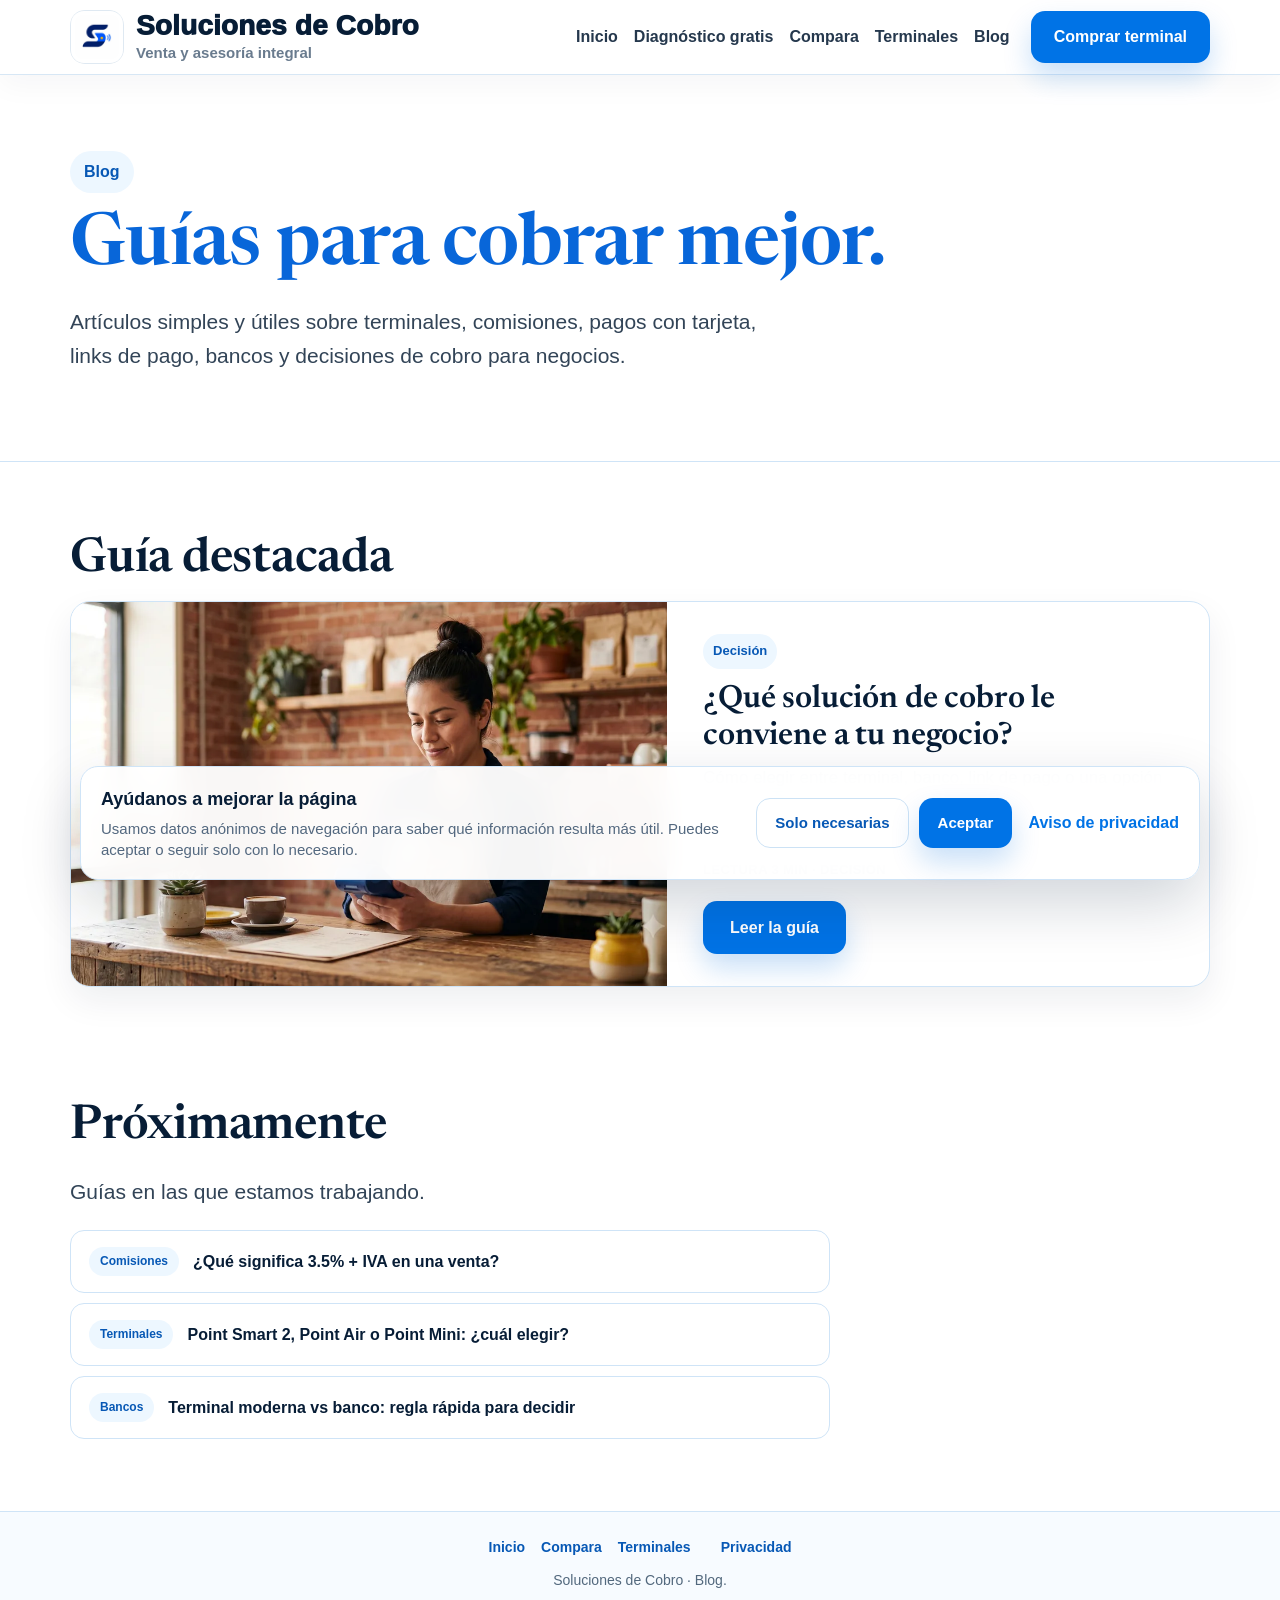
==== commit a4ec5d35: "Blog: typography and article layout overhaul Adds Newsreader webfont (preconnect + stylesheet) and a" ====
--- a/blog.html
+++ b/blog.html
@@ -15,14 +15,20 @@
   <meta property="og:url" content="https://solucionesdecobro.com/blog.html">
   <meta name="twitter:card" content="summary_large_image">
   <link rel="icon" type="image/webp" href="assets/logos/logo-isotipo-soluciones-cobro.webp">
+  <link rel="preconnect" href="https://fonts.googleapis.com">
+  <link rel="preconnect" href="https://fonts.gstatic.com" crossorigin>
+  <link href="https://fonts.googleapis.com/css2?family=Newsreader:ital,wght@0,400;0,500;0,600;1,400&display=swap" rel="stylesheet">
   <link rel="stylesheet" href="styles.css">
   <style>
+    :root{--serif:'Newsreader',Georgia,'Times New Roman',serif}
+    .blog-page .hero h1{font-family:var(--serif);font-weight:600;letter-spacing:-.01em}
+    .blog-page .section>h2{font-family:var(--serif);font-weight:600;letter-spacing:-.005em}
     .featured-article{display:grid;grid-template-columns:1.1fr 1fr;border:1px solid var(--line);border-radius:20px;overflow:hidden;background:#fff;box-shadow:0 14px 34px rgba(7,29,54,.07)}
     .featured-media{display:block;overflow:hidden}
     .featured-media img{width:100%;height:100%;min-height:280px;object-fit:cover;display:block;transition:transform .45s ease}
     .featured-media:hover img{transform:scale(1.03)}
     .featured-body{padding:32px 36px;align-self:center}
-    .featured-body h3{font-size:clamp(24px,2.6vw,32px);margin:12px 0 10px;line-height:1.15}
+    .featured-body h3{font-family:var(--serif);font-weight:600;font-size:clamp(24px,2.6vw,32px);margin:12px 0 10px;line-height:1.15;letter-spacing:-.005em}
     .featured-body>p{color:var(--muted);font-size:17px;margin:0 0 14px}
     .featured-meta{color:var(--muted);font-size:13px!important;font-weight:800;text-transform:uppercase;letter-spacing:.03em;margin:0 0 20px!important}
     .coming-list{list-style:none;padding:0;margin:20px 0 0;display:grid;gap:10px;max-width:760px}
@@ -33,7 +39,7 @@
   </style>
   <link rel="stylesheet" href="visual-polish.css">
 </head>
-<body>
+<body class="blog-page">
   <header class="header"><div class="nav"><a class="brand" href="index.html"><img class="brand-logo" src="assets/logos/logo-isotipo-soluciones-cobro.webp" alt="Logo de Soluciones de Cobro" width="400" height="400"><span class="brand-name">Soluciones de Cobro <small>Venta y asesoría integral</small></span></a><nav class="menu"><a href="index.html">Inicio</a><a class="diagnostic-menu-link" href="index.html#diagnostico" aria-label="Hacer mi diagnóstico gratis"><span class="label-full">Diagnóstico gratis</span><span class="label-short">Diagnóstico gratis</span></a><a href="compara.html">Compara</a><a href="terminales.html">Terminales</a><a href="blog.html">Blog</a></nav><div class="header-actions"><a class="btn btn-primary" href="https://mpago.li/2j1nqHG" target="_blank" rel="noopener">Comprar terminal</a><div class="mobile-social"><a class="mini-social facebook" href="https://www.facebook.com/profile.php?id=61582373169392" target="_blank" rel="noopener" aria-label="Facebook"><span class="brand-mask" style="--logo:url('assets/logos/facebook.svg')"></span></a><a class="mini-social instagram" href="https://www.instagram.com/solucionesdecobrooax/" target="_blank" rel="noopener" aria-label="Instagram"><span class="brand-mask" style="--logo:url('assets/logos/instagram.svg')"></span></a><a class="mini-social whatsapp" href="https://wa.me/529511825881" target="_blank" rel="noopener" aria-label="WhatsApp"><span class="brand-mask" style="--logo:url('assets/logos/whatsapp.svg')"></span></a></div></div></div></header>
 
   <main>
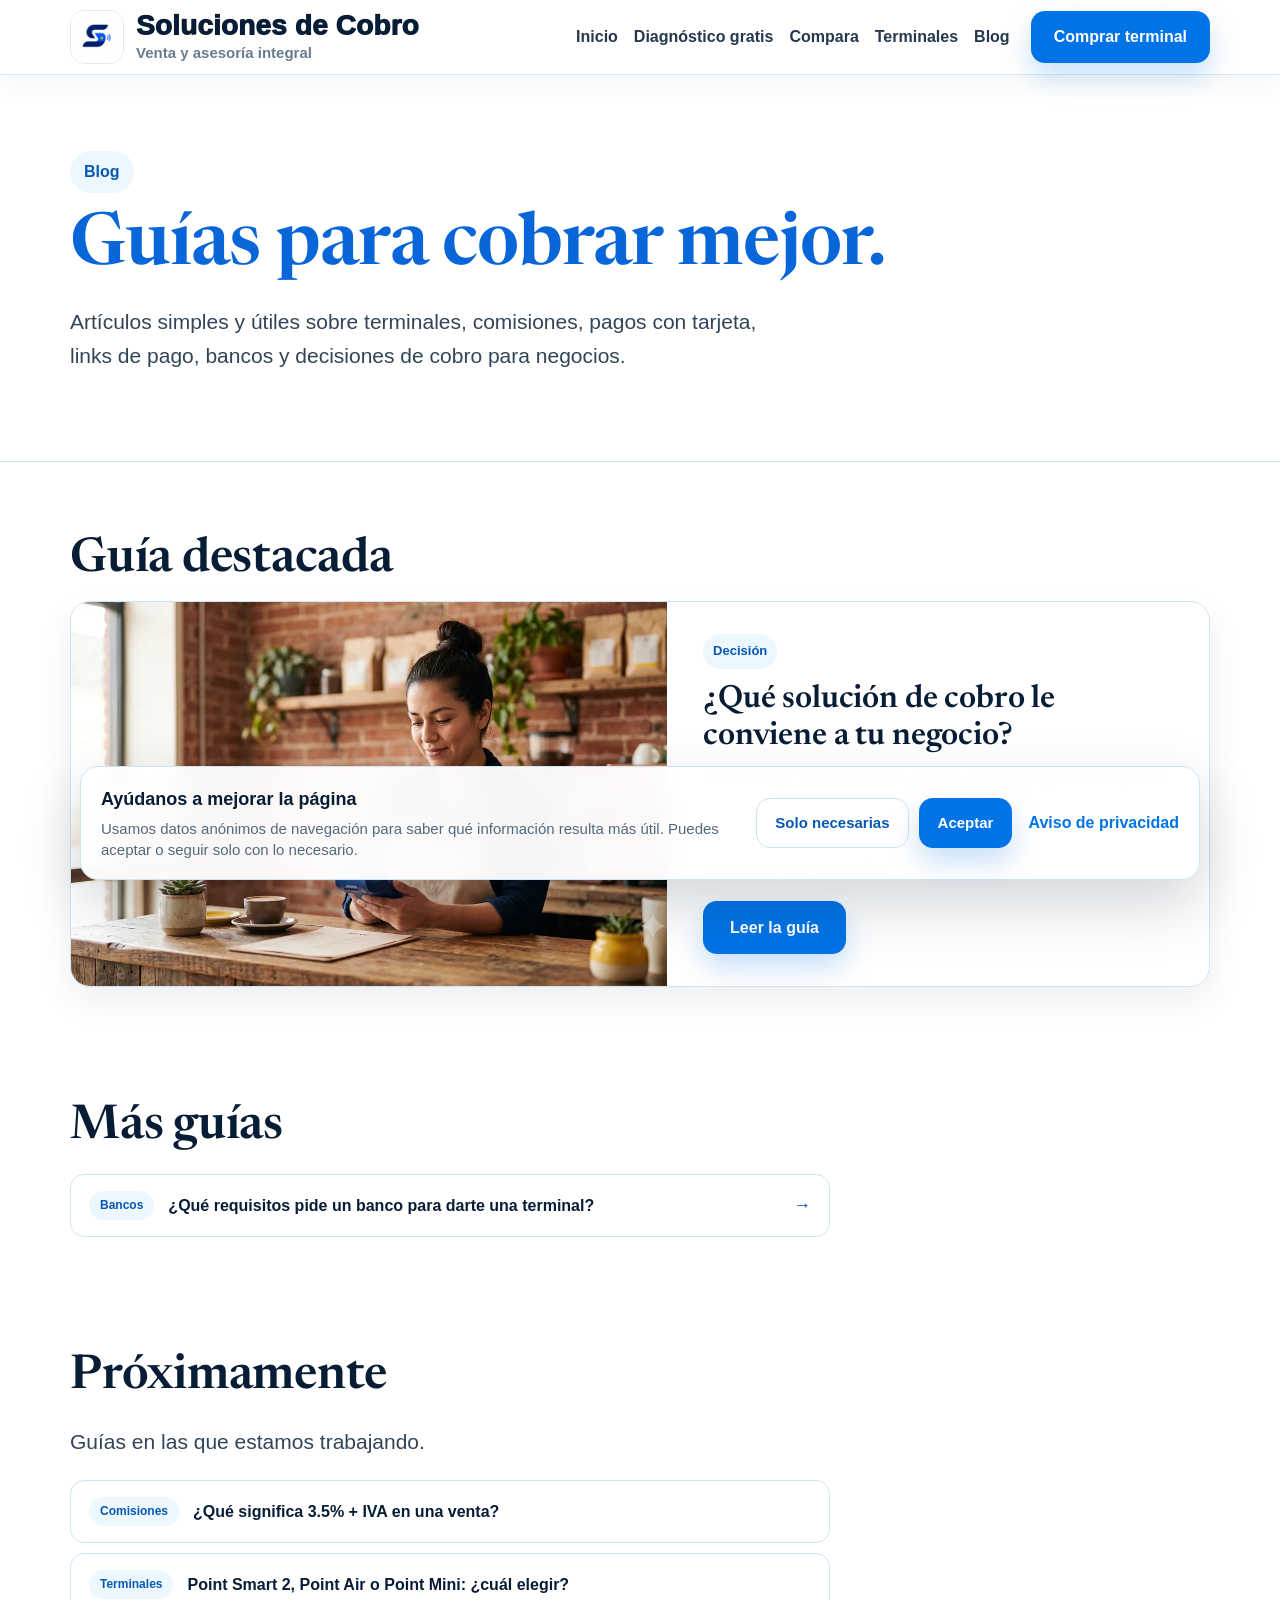
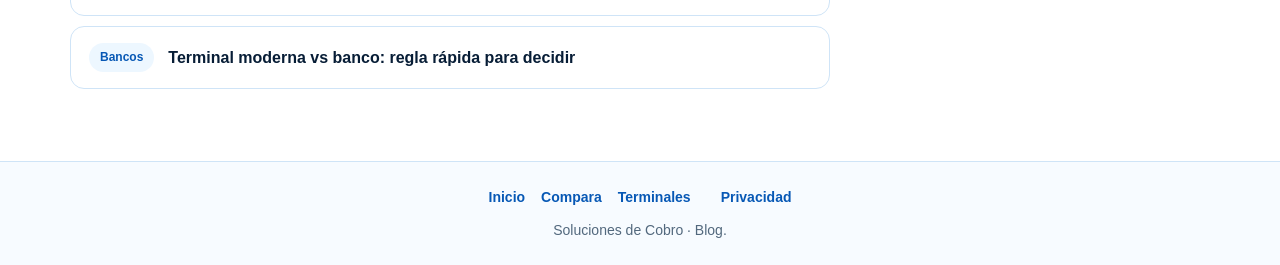
==== commit 775b6194: "Add bank terminal requirements blog post Adds a new guide post at blog/requisitos-terminal-bancaria." ====
--- a/blog.html
+++ b/blog.html
@@ -35,6 +35,10 @@
     .coming-list li{display:flex;align-items:center;gap:14px;padding:16px 18px;border:1px solid var(--line);border-radius:14px;background:#fff}
     .coming-tag{flex:none;padding:5px 11px;border-radius:999px;background:#edf7ff;color:var(--blue-dark);font-weight:900;font-size:12px}
     .coming-title{color:var(--ink);font-weight:800;font-size:16px}
+    .guide-list{list-style:none;padding:0;margin:20px 0 0;display:grid;gap:10px;max-width:760px}
+    .guide-list a{display:flex;align-items:center;gap:14px;padding:16px 18px;border:1px solid var(--line);border-radius:14px;background:#fff;text-decoration:none;transition:border-color .18s ease,box-shadow .18s ease}
+    .guide-list a:hover{border-color:#9bd8ff;box-shadow:0 10px 24px rgba(7,29,54,.07)}
+    .guide-arrow{margin-left:auto;color:var(--blue-dark);font-weight:900;font-size:18px}
     @media(max-width:760px){.featured-article{grid-template-columns:1fr}.featured-media img{min-height:200px}.featured-body{padding:24px}.coming-list li{flex-direction:column;align-items:flex-start;gap:8px}}
   </style>
   <link rel="stylesheet" href="visual-polish.css">
@@ -60,6 +64,13 @@
     </section>
 
     <section class="section section-tight">
+      <h2>Más guías</h2>
+      <ul class="guide-list">
+        <li><a href="blog/requisitos-terminal-bancaria.html"><span class="coming-tag">Bancos</span><span class="coming-title">¿Qué requisitos pide un banco para darte una terminal?</span><span class="guide-arrow" aria-hidden="true">→</span></a></li>
+      </ul>
+    </section>
+
+    <section class="section section-tight">
       <h2>Próximamente</h2>
       <p class="lead">Guías en las que estamos trabajando.</p>
       <ul class="coming-list">
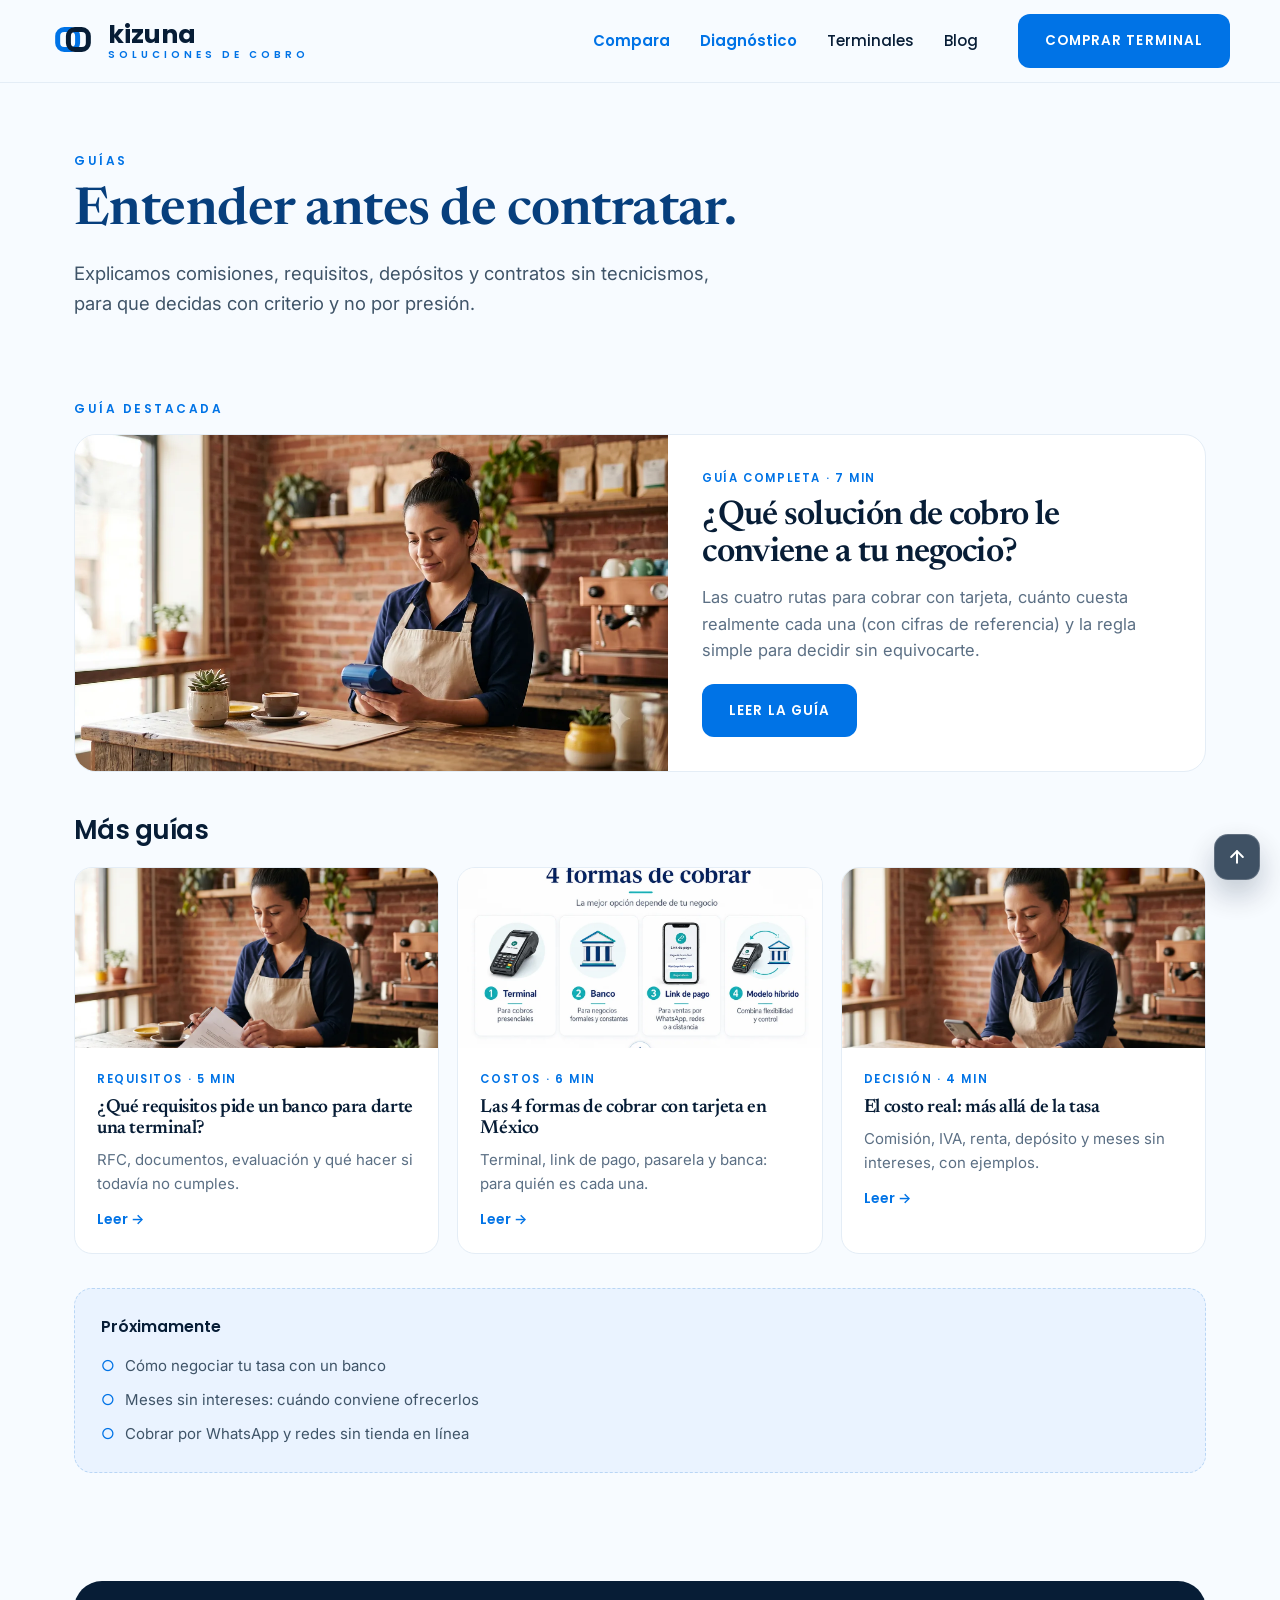
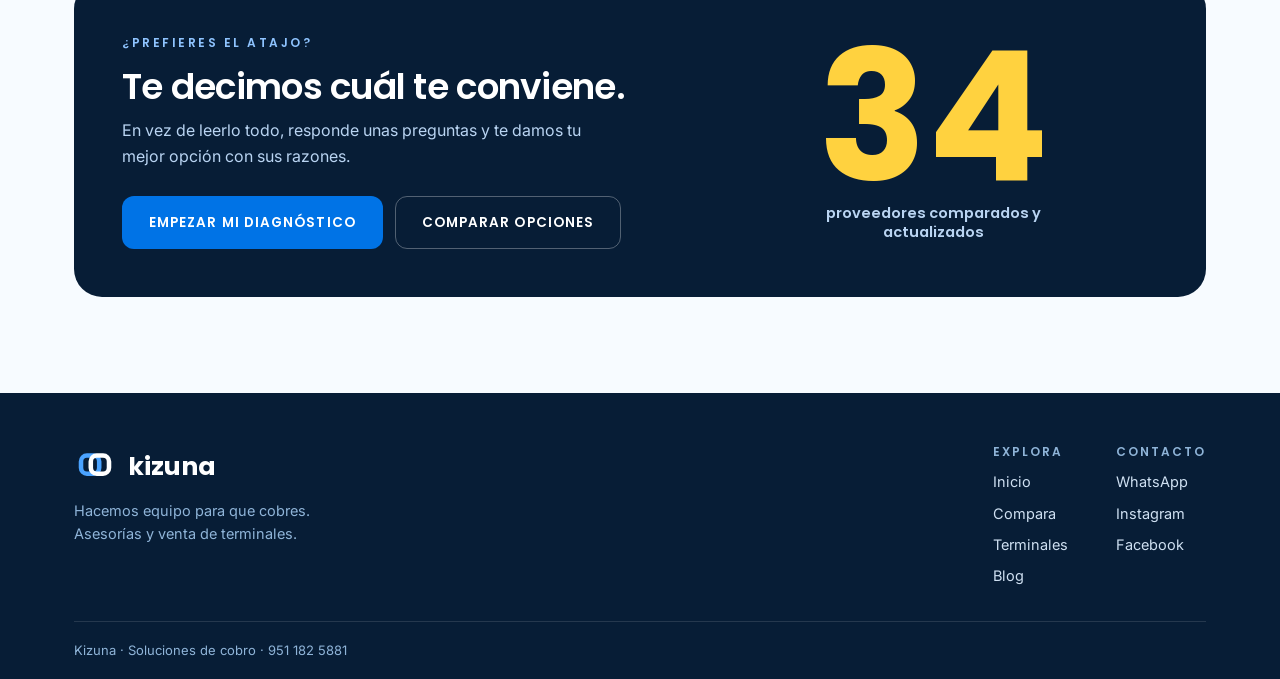
==== commit 03a85e77: "Rediseño Kizuna: nueva marca, diagnóstico interactivo y dominio kizunapay.com - Nueva identidad Kizu" ====
--- a/blog.html
+++ b/blog.html
@@ -1,87 +1,167 @@
 <!doctype html>
 <html lang="es-MX">
 <head>
-  <meta charset="utf-8">
-  <meta name="viewport" content="width=device-width, initial-scale=1">
-  <title>Blog | Soluciones de Cobro</title>
-  <meta name="description" content="Guías prácticas sobre terminales, comisiones, bancos, links de pago y soluciones de cobro para negocios.">
-  <link rel="canonical" href="https://solucionesdecobro.com/blog.html">
-  <meta property="og:type" content="website">
-  <meta property="og:locale" content="es_MX">
-  <meta property="og:site_name" content="Soluciones de Cobro">
-  <meta property="og:title" content="Blog | Soluciones de Cobro">
-  <meta property="og:description" content="Guías prácticas sobre terminales, comisiones, bancos, links de pago y soluciones de cobro para negocios.">
-  <meta property="og:image" content="https://solucionesdecobro.com/assets/blog/que-solucion-de-cobro-le-conviene-a-tu-negocio/queconviene.webp">
-  <meta property="og:url" content="https://solucionesdecobro.com/blog.html">
-  <meta name="twitter:card" content="summary_large_image">
-  <link rel="icon" type="image/webp" href="assets/logos/logo-isotipo-soluciones-cobro.webp">
-  <link rel="preconnect" href="https://fonts.googleapis.com">
-  <link rel="preconnect" href="https://fonts.gstatic.com" crossorigin>
-  <link href="https://fonts.googleapis.com/css2?family=Newsreader:ital,wght@0,400;0,500;0,600;1,400&display=swap" rel="stylesheet">
-  <link rel="stylesheet" href="styles.css">
-  <style>
-    :root{--serif:'Newsreader',Georgia,'Times New Roman',serif}
-    .blog-page .hero h1{font-family:var(--serif);font-weight:600;letter-spacing:-.01em}
-    .blog-page .section>h2{font-family:var(--serif);font-weight:600;letter-spacing:-.005em}
-    .featured-article{display:grid;grid-template-columns:1.1fr 1fr;border:1px solid var(--line);border-radius:20px;overflow:hidden;background:#fff;box-shadow:0 14px 34px rgba(7,29,54,.07)}
-    .featured-media{display:block;overflow:hidden}
-    .featured-media img{width:100%;height:100%;min-height:280px;object-fit:cover;display:block;transition:transform .45s ease}
-    .featured-media:hover img{transform:scale(1.03)}
-    .featured-body{padding:32px 36px;align-self:center}
-    .featured-body h3{font-family:var(--serif);font-weight:600;font-size:clamp(24px,2.6vw,32px);margin:12px 0 10px;line-height:1.15;letter-spacing:-.005em}
-    .featured-body>p{color:var(--muted);font-size:17px;margin:0 0 14px}
-    .featured-meta{color:var(--muted);font-size:13px!important;font-weight:800;text-transform:uppercase;letter-spacing:.03em;margin:0 0 20px!important}
-    .coming-list{list-style:none;padding:0;margin:20px 0 0;display:grid;gap:10px;max-width:760px}
-    .coming-list li{display:flex;align-items:center;gap:14px;padding:16px 18px;border:1px solid var(--line);border-radius:14px;background:#fff}
-    .coming-tag{flex:none;padding:5px 11px;border-radius:999px;background:#edf7ff;color:var(--blue-dark);font-weight:900;font-size:12px}
-    .coming-title{color:var(--ink);font-weight:800;font-size:16px}
-    .guide-list{list-style:none;padding:0;margin:20px 0 0;display:grid;gap:10px;max-width:760px}
-    .guide-list a{display:flex;align-items:center;gap:14px;padding:16px 18px;border:1px solid var(--line);border-radius:14px;background:#fff;text-decoration:none;transition:border-color .18s ease,box-shadow .18s ease}
-    .guide-list a:hover{border-color:#9bd8ff;box-shadow:0 10px 24px rgba(7,29,54,.07)}
-    .guide-arrow{margin-left:auto;color:var(--blue-dark);font-weight:900;font-size:18px}
-    @media(max-width:760px){.featured-article{grid-template-columns:1fr}.featured-media img{min-height:200px}.featured-body{padding:24px}.coming-list li{flex-direction:column;align-items:flex-start;gap:8px}}
-  </style>
-  <link rel="stylesheet" href="visual-polish.css">
+<meta charset="utf-8">
+<meta name="viewport" content="width=device-width, initial-scale=1">
+<title>Blog | Kizuna</title>
+<meta name="description" content="Guías claras para elegir cómo cobrar con tarjeta en México: comisiones, requisitos, depósitos y contratos sin tecnicismos.">
+<link rel="canonical" href="https://kizunapay.com/blog.html">
+<meta property="og:type" content="website">
+<meta property="og:locale" content="es_MX">
+<meta property="og:site_name" content="Kizuna">
+<meta property="og:title" content="Blog | Kizuna">
+<meta property="og:description" content="Guías claras para elegir cómo cobrar con tarjeta en México: comisiones, requisitos, depósitos y contratos sin tecnicismos.">
+<meta property="og:image" content="https://kizunapay.com/assets/blog/que-solucion-de-cobro-le-conviene-a-tu-negocio/queconviene.webp">
+<meta property="og:url" content="https://kizunapay.com/blog.html">
+<meta name="twitter:card" content="summary_large_image">
+<link rel="icon" type="image/svg+xml" href="assets/logos/kizuna-isotipo.svg">
+<link rel="preconnect" href="https://fonts.googleapis.com">
+<link rel="preconnect" href="https://fonts.gstatic.com" crossorigin>
+<link href="https://fonts.googleapis.com/css2?family=Poppins:wght@400;500;600;700&family=Inter:wght@400;500;600&family=Newsreader:ital,wght@0,400;0,500;0,600;1,400&display=swap" rel="stylesheet">
+<link rel="stylesheet" href="kizuna-base.css">
+<style>
+  .blog-hero h1{font-family:'Newsreader',Georgia,serif;font-weight:600;letter-spacing:-.01em}
+  .feat{display:grid;grid-template-columns:1.05fr .95fr;gap:0;background:var(--papel);border:1px solid var(--linea);border-radius:22px;overflow:hidden;align-items:center;margin-bottom:34px}
+  .feat img{width:100%;height:100%;min-height:290px;object-fit:cover}
+  .feat-body{padding:34px}
+  .feat h2{font-family:'Newsreader',Georgia,serif;font-weight:600;font-size:clamp(25px,3vw,34px);margin:10px 0 12px}
+  .feat p{color:var(--muted);font-size:16.5px;margin-bottom:20px}
+  .post h3{font-family:'Newsreader',Georgia,serif;font-weight:600}
+  .soon{background:#eaf3ff;border:1px dashed #b9d6f5;border-radius:18px;padding:26px}
+  .soon ul{list-style:none;margin:14px 0 0;padding:0;display:grid;gap:10px}
+  .soon li{display:flex;gap:10px;color:#3f5468;font-size:15px}
+  .soon li::before{content:"○";color:var(--azul)}
+  @media(max-width:760px){.feat{grid-template-columns:1fr}.feat img{min-height:210px}.feat-body{padding:26px}}
+</style>
 </head>
-<body class="blog-page">
-  <header class="header"><div class="nav"><a class="brand" href="index.html"><img class="brand-logo" src="assets/logos/logo-isotipo-soluciones-cobro.webp" alt="Logo de Soluciones de Cobro" width="400" height="400"><span class="brand-name">Soluciones de Cobro <small>Venta y asesoría integral</small></span></a><nav class="menu"><a href="index.html">Inicio</a><a class="diagnostic-menu-link" href="index.html#diagnostico" aria-label="Hacer mi diagnóstico gratis"><span class="label-full">Diagnóstico gratis</span><span class="label-short">Diagnóstico gratis</span></a><a href="compara.html">Compara</a><a href="terminales.html">Terminales</a><a href="blog.html">Blog</a></nav><div class="header-actions"><a class="btn btn-primary" href="https://mpago.li/2j1nqHG" target="_blank" rel="noopener">Comprar terminal</a><div class="mobile-social"><a class="mini-social facebook" href="https://www.facebook.com/profile.php?id=61582373169392" target="_blank" rel="noopener" aria-label="Facebook"><span class="brand-mask" style="--logo:url('assets/logos/facebook.svg')"></span></a><a class="mini-social instagram" href="https://www.instagram.com/solucionesdecobrooax/" target="_blank" rel="noopener" aria-label="Instagram"><span class="brand-mask" style="--logo:url('assets/logos/instagram.svg')"></span></a><a class="mini-social whatsapp" href="https://wa.me/529511825881" target="_blank" rel="noopener" aria-label="WhatsApp"><span class="brand-mask" style="--logo:url('assets/logos/whatsapp.svg')"></span></a></div></div></div></header>
+<body>
 
-  <main>
-    <section class="hero"><div class="hero-inner" style="grid-template-columns:1fr"><div><span class="eyebrow">Blog</span><h1>Guías para cobrar mejor.</h1><p class="lead">Artículos simples y útiles sobre terminales, comisiones, pagos con tarjeta, links de pago, bancos y decisiones de cobro para negocios.</p></div></div></section>
+<a class="top" href="#top" aria-label="Volver arriba"><svg width="20" height="20" viewBox="0 0 24 24" fill="none" stroke="currentColor" stroke-width="2.4" stroke-linecap="round" stroke-linejoin="round"><path d="M12 19V5"/><path d="M5 12l7-7 7 7"/></svg></a>
 
-    <section class="section">
-      <h2>Guía destacada</h2>
-      <article class="featured-article">
-        <a class="featured-media" href="blog/que-solucion-de-cobro-le-conviene-a-tu-negocio.html" aria-label="Leer: ¿Qué solución de cobro le conviene a tu negocio?"><img src="assets/blog/que-solucion-de-cobro-le-conviene-a-tu-negocio/queconviene.webp" alt="Guía para elegir una solución de cobro para tu negocio" width="1200" height="675" loading="lazy"></a>
-        <div class="featured-body">
-          <span class="pill">Decisión</span>
-          <h3>¿Qué solución de cobro le conviene a tu negocio?</h3>
-          <p>Cómo elegir entre terminal, banco, link de pago o una opción híbrida según tus ventas, requisitos, liquidez y forma de operar. Sin tecnicismos.</p>
-          <p class="featured-meta">Lectura 3 min · Decisión</p>
-          <a class="btn btn-primary" href="blog/que-solucion-de-cobro-le-conviene-a-tu-negocio.html">Leer la guía</a>
+<header class="site-header" id="top">
+  <div class="wrap nav">
+    <a class="brand" href="index.html">
+      <svg width="46" height="46" viewBox="0 0 120 120" aria-hidden="true"><g fill="none" stroke-width="13" stroke-linejoin="round"><rect x="20" y="30" width="52" height="52" rx="17" stroke="#0073e6"/><rect x="48" y="30" width="52" height="52" rx="17" stroke="#071d36"/></g></svg>
+      <span class="bn"><b>kizuna</b><small>Soluciones de cobro</small></span>
+    </a>
+    <nav class="menu">
+      <a class="key" href="compara.html#matriz">Compara</a>
+      <a class="key" href="index.html#diagnostico">Diagnóstico</a>
+      <a href="terminales.html">Terminales</a>
+      <a href="#guias">Blog</a>
+    </nav>
+    <a class="btn btn-primary" href="https://mpago.li/2j1nqHG" target="_blank" rel="noopener">Comprar terminal</a>
+  </div>
+</header>
+
+<section class="page-hero blog-hero">
+  <div class="wrap">
+    <span class="eyebrow">Guías</span>
+    <h1>Entender antes de contratar.</h1>
+    <p class="lead">Explicamos comisiones, requisitos, depósitos y contratos sin tecnicismos, para que decidas con criterio y no por presión.</p>
+  </div>
+</section>
+
+<section id="guias" style="padding-top:16px">
+  <div class="wrap">
+    <span class="eyebrow">Guía destacada</span>
+    <div class="feat reveal" style="margin-top:14px">
+      <img src="assets/blog/que-solucion-de-cobro-le-conviene-a-tu-negocio/queconviene.webp" alt="Comparando soluciones de cobro">
+      <div class="feat-body">
+        <div class="post-meta" style="font-family:var(--display);font-weight:600;font-size:11.5px;letter-spacing:1.6px;text-transform:uppercase;color:var(--azul)">Guía completa · 7 min</div>
+        <h2>¿Qué solución de cobro le conviene a tu negocio?</h2>
+        <p>Las cuatro rutas para cobrar con tarjeta, cuánto cuesta realmente cada una (con cifras de referencia) y la regla simple para decidir sin equivocarte.</p>
+        <a class="btn btn-primary" href="blog/que-solucion-de-cobro-le-conviene-a-tu-negocio.html">Leer la guía</a>
+      </div>
+    </div>
+
+    <div class="head" style="margin-top:44px;margin-bottom:22px"><h2 style="font-size:26px">Más guías</h2></div>
+    <div class="grid g3 reveal">
+      <article class="post">
+        <img src="assets/blog/que-solucion-de-cobro-le-conviene-a-tu-negocio/revisaesto.webp" alt="Requisitos de una terminal bancaria">
+        <div class="body">
+          <div class="meta">Requisitos · 5 min</div>
+          <h3>¿Qué requisitos pide un banco para darte una terminal?</h3>
+          <p>RFC, documentos, evaluación y qué hacer si todavía no cumples.</p>
+          <a class="card-link" href="blog/requisitos-terminal-bancaria.html">Leer →</a>
         </div>
       </article>
-    </section>
+      <article class="post">
+        <img src="assets/blog/que-solucion-de-cobro-le-conviene-a-tu-negocio/4formasdecobrar.webp" alt="Cuatro formas de cobrar">
+        <div class="body">
+          <div class="meta">Costos · 6 min</div>
+          <h3>Las 4 formas de cobrar con tarjeta en México</h3>
+          <p>Terminal, link de pago, pasarela y banca: para quién es cada una.</p>
+          <a class="card-link" href="blog/que-solucion-de-cobro-le-conviene-a-tu-negocio.html#rutas">Leer →</a>
+        </div>
+      </article>
+      <article class="post">
+        <img src="assets/blog/que-solucion-de-cobro-le-conviene-a-tu-negocio/diagnostico.webp" alt="Diagnóstico de cobro">
+        <div class="body">
+          <div class="meta">Decisión · 4 min</div>
+          <h3>El costo real: más allá de la tasa</h3>
+          <p>Comisión, IVA, renta, depósito y meses sin intereses, con ejemplos.</p>
+          <a class="card-link" href="blog/que-solucion-de-cobro-le-conviene-a-tu-negocio.html#costo">Leer →</a>
+        </div>
+      </article>
+    </div>
 
-    <section class="section section-tight">
-      <h2>Más guías</h2>
-      <ul class="guide-list">
-        <li><a href="blog/requisitos-terminal-bancaria.html"><span class="coming-tag">Bancos</span><span class="coming-title">¿Qué requisitos pide un banco para darte una terminal?</span><span class="guide-arrow" aria-hidden="true">→</span></a></li>
+    <div class="soon reveal" style="margin-top:34px">
+      <div class="kick-b">Próximamente</div>
+      <ul>
+        <li>Cómo negociar tu tasa con un banco</li>
+        <li>Meses sin intereses: cuándo conviene ofrecerlos</li>
+        <li>Cobrar por WhatsApp y redes sin tienda en línea</li>
       </ul>
-    </section>
+    </div>
+  </div>
+</section>
 
-    <section class="section section-tight">
-      <h2>Próximamente</h2>
-      <p class="lead">Guías en las que estamos trabajando.</p>
-      <ul class="coming-list">
-        <li><span class="coming-tag">Comisiones</span><span class="coming-title">¿Qué significa 3.5% + IVA en una venta?</span></li>
-        <li><span class="coming-tag">Terminales</span><span class="coming-title">Point Smart 2, Point Air o Point Mini: ¿cuál elegir?</span></li>
-        <li><span class="coming-tag">Bancos</span><span class="coming-title">Terminal moderna vs banco: regla rápida para decidir</span></li>
-      </ul>
-    </section>
+<section style="padding-top:36px">
+  <div class="wrap">
+    <div class="compare reveal">
+      <div>
+        <span class="eyebrow" style="color:#8fc4ff">¿Prefieres el atajo?</span>
+        <h2>Te decimos cuál te conviene.</h2>
+        <p>En vez de leerlo todo, responde unas preguntas y te damos tu mejor opción con sus razones.</p>
+        <div class="cta">
+          <a class="btn btn-primary" href="index.html#diagnostico">Empezar mi diagnóstico</a>
+          <a class="btn btn-ghost" href="compara.html#matriz">Comparar opciones</a>
+        </div>
+      </div>
+      <div class="matrix"><div class="num">34</div><span class="matrix-label">proveedores comparados y actualizados</span></div>
+    </div>
+  </div>
+</section>
 
-  </main>
-  <footer><div class="footer-links"><a href="index.html">Inicio</a><a href="compara.html">Compara</a><a href="terminales.html">Terminales</a></div>Soluciones de Cobro · Blog.</footer>
-  <script src="site.js"></script>
+<footer>
+  <div class="wrap">
+    <div class="foot">
+      <div>
+        <div class="brand" style="margin-bottom:12px">
+          <svg width="42" height="42" viewBox="0 0 120 120" aria-hidden="true"><g fill="none" stroke-width="13" stroke-linejoin="round"><rect x="20" y="30" width="52" height="52" rx="17" stroke="#4aa3ff"/><rect x="48" y="30" width="52" height="52" rx="17" stroke="#fff"/></g></svg>
+          <span class="bn"><b>kizuna</b></span>
+        </div>
+        <p style="color:#8fb4d8;max-width:270px;font-size:14.5px">Hacemos equipo para que cobres. Asesorías y venta de terminales.</p>
+      </div>
+      <div class="cols">
+        <div><h4>Explora</h4><a href="index.html">Inicio</a><a href="compara.html#matriz">Compara</a><a href="terminales.html">Terminales</a><a href="#guias">Blog</a></div>
+        <div><h4>Contacto</h4><a href="https://wa.me/529511825881">WhatsApp</a><a href="https://www.instagram.com/solucionesdecobrooax/">Instagram</a><a href="https://www.facebook.com/profile.php?id=61582373169392">Facebook</a></div>
+      </div>
+    </div>
+    <div class="base">Kizuna · Soluciones de cobro · 951 182 5881</div>
+  </div>
+</footer>
+
+<script>
+(function(){
+  var els=[].slice.call(document.querySelectorAll('.reveal'));
+  if(!els.length)return;
+  if(!('IntersectionObserver' in window)){els.forEach(function(e){e.classList.add('in')});return;}
+  var io=new IntersectionObserver(function(en){en.forEach(function(x){
+    if(x.isIntersecting){x.target.classList.add('in');io.unobserve(x.target);}});},{threshold:.15});
+  els.forEach(function(e){io.observe(e)});
+})();
+</script>
 </body>
 </html>
--- a/kizuna-base.css
+++ b/kizuna-base.css
@@ -0,0 +1,325 @@
+/* ============================================================
+   KIZUNA — SISTEMA DE DISEÑO BASE
+   Fuente única de estilos para todas las páginas del sitio.
+   Tipografía: Poppins (títulos/botones) + Inter (cuerpo).
+   ============================================================ */
+:root{
+  --tinta:#071d36; --azul:#0073e6; --azul-osc:#0058ba; --azul-hondo:#073f7d;
+  --cielo:#19aeea; --amarillo:#ffd23f; --verde:#18a058;
+  --fondo:#f7fbff; --papel:#fff; --linea:#e4edf6; --muted:#5b6f84;
+  --sans:'Inter',system-ui,-apple-system,'Segoe UI',Roboto,sans-serif;
+  --display:'Poppins',var(--sans);
+  --max:1180px; --pad:24px;
+}
+*{box-sizing:border-box}
+html{scroll-behavior:smooth}
+body{margin:0;background:var(--fondo);color:var(--tinta);font-family:var(--sans);line-height:1.6;-webkit-font-smoothing:antialiased}
+.wrap{max-width:var(--max);margin:0 auto;padding:0 var(--pad)}
+a{color:inherit;text-decoration:none}
+h1,h2,h3,h4{font-family:var(--display);font-weight:600;letter-spacing:-.02em;line-height:1.1;margin:0}
+p{margin:0}
+.eyebrow{font-family:var(--display);font-weight:600;letter-spacing:2.5px;text-transform:uppercase;font-size:12px;color:var(--azul)}
+.muted{color:var(--muted)}
+.ok{color:var(--verde);font-weight:600}
+section{padding:72px 0}
+.head{max-width:660px;margin-bottom:36px}
+.head h2{font-size:clamp(28px,3.6vw,40px);margin:12px 0 10px}
+.head p{font-size:17.5px;color:var(--muted)}
+
+/* Botones — letra formal, con fuerza */
+.btn{display:inline-flex;align-items:center;justify-content:center;gap:8px;font-family:var(--display);font-weight:600;font-size:13.5px;text-transform:uppercase;letter-spacing:.08em;padding:15px 26px;border-radius:12px;border:1.5px solid transparent;cursor:pointer;transition:.16s}
+.btn-primary{background:var(--azul);color:#fff}
+.btn-primary:hover{background:var(--azul-osc)}
+.btn-ghost{background:#fff;border-color:var(--linea);color:var(--tinta)}
+.btn-ghost:hover{border-color:var(--azul);color:var(--azul)}
+.btn-buy{background:var(--verde);color:#fff}
+.btn-buy:hover{background:#127a42}
+
+/* Header */
+.site-header{position:sticky;top:0;z-index:60;background:rgba(247,251,255,.92);backdrop-filter:blur(14px);border-bottom:1px solid var(--linea)}
+.nav{display:flex;align-items:center;gap:28px;padding:14px 0}
+.brand{display:flex;align-items:center;gap:12px}
+.brand .bn{display:flex;flex-direction:column;line-height:1}
+.brand .bn b{font-family:var(--display);font-weight:700;font-size:25px}
+.brand .bn small{font-family:var(--display);font-weight:600;font-size:10px;letter-spacing:4px;color:var(--azul);text-transform:uppercase;margin-top:3px}
+.menu{display:flex;gap:6px;margin-left:auto;font-family:var(--display);font-weight:500;font-size:15px}
+.menu a{padding:9px 12px;border-radius:10px}
+.menu a:hover{background:#eaf3ff;color:var(--azul-osc)}
+.menu a.key{color:var(--azul);font-weight:600}
+@media(max-width:900px){.menu{display:none}.nav{gap:12px}}
+
+/* HERO — imagen a sangre por la derecha */
+.hero{display:grid;grid-template-columns:1fr 1fr;align-items:center;gap:40px;padding:0}
+.hero-copy{padding:76px 28px 76px max(var(--pad),calc((100vw - var(--max))/2 + var(--pad)));max-width:660px}
+.hero h1{font-size:clamp(38px,5.4vw,58px);color:var(--azul-hondo);letter-spacing:-.03em}
+.hero .lead{font-size:19px;color:#3f5468;margin:20px 0 28px;max-width:520px}
+.hero .cta{display:flex;gap:12px;flex-wrap:wrap}
+.hero .pills{display:flex;gap:20px;margin-top:22px;font-size:14px;flex-wrap:wrap}
+.hero-shot{position:relative}
+.hero-shot img{display:block;width:100%;height:min(620px,72vh);object-fit:cover;border-radius:34px 0 0 34px}
+.note{position:absolute;left:-34px;bottom:34px;background:#fff;border:1px solid var(--linea);border-radius:16px;padding:16px 20px;max-width:290px;box-shadow:0 22px 48px rgba(7,29,54,.16)}
+.note b{font-family:var(--display);font-size:15px;color:var(--tinta);display:block;margin-bottom:3px}
+.note span{font-size:13.5px;color:var(--muted)}
+@media(max-width:900px){
+  .hero{grid-template-columns:1fr;gap:0}
+  .hero-copy{padding:52px var(--pad) 32px}
+  .hero-shot img{height:340px;border-radius:0}
+  .note{position:static;margin:-30px var(--pad) 0;max-width:none}
+}
+
+
+/* Tarjetas limpias */
+.grid{display:grid;gap:18px}
+.g4{grid-template-columns:repeat(4,1fr)}
+.g3{grid-template-columns:repeat(3,1fr)}
+.g2{grid-template-columns:1fr 1fr}
+@media(max-width:900px){.g4,.g3{grid-template-columns:1fr 1fr}}
+@media(max-width:600px){.g4,.g3,.g2{grid-template-columns:1fr}}
+.card{background:var(--papel);border:1px solid var(--linea);border-radius:18px;padding:26px;transition:.18s}
+.card:hover{transform:translateY(-4px);box-shadow:0 18px 40px rgba(7,29,54,.09)}
+.ic{width:46px;height:46px;border-radius:14px;background:#eaf3ff;color:var(--azul);display:flex;align-items:center;justify-content:center;margin-bottom:16px}
+.card h3{font-size:18px;margin-bottom:8px}
+.card p{color:var(--muted);font-size:15px}
+
+/* Tarjetas ilustradas + barquito */
+.fgrid{position:relative}
+.fcard{position:relative;overflow:hidden;background:#eef6ff;border:1px solid var(--linea);border-radius:18px;min-height:320px;padding:22px;transition:.2s}
+.fcard:hover{transform:translateY(-5px);box-shadow:0 22px 46px rgba(7,29,54,.13)}
+.fcard::after{content:"";position:absolute;inset:0;background-image:var(--art);background-size:cover;background-position:bottom right;background-repeat:no-repeat;z-index:0;transition:transform .6s ease}
+.fcard:hover::after{transform:scale(1.05)}
+.fcard::before{content:"";position:absolute;inset:0;z-index:1;background:linear-gradient(180deg,rgba(255,255,255,.9) 0%,rgba(255,255,255,.68) 30%,rgba(255,255,255,.2) 54%,rgba(255,255,255,0) 74%)}
+.fcard>*{position:relative;z-index:2}
+.fcard .kick{font-family:var(--display);font-weight:600;font-size:11.5px;letter-spacing:2px;text-transform:uppercase;color:var(--azul);margin-bottom:10px}
+.fcard h3{font-size:17.5px;margin-bottom:8px}
+/* el texto NO se extiende hasta el borde: se acomoda donde la ilustración está vacía */
+.fcard p{color:#46596d;font-size:14.5px;max-width:76%}
+@media(max-width:600px){.fcard p{max-width:100%}}
+.boat{position:absolute;top:-10px;left:0;width:34px;z-index:6;pointer-events:none;filter:drop-shadow(0 5px 7px rgba(7,29,54,.25));animation:sail 24s ease-in-out infinite}
+@keyframes sail{0%{left:0;transform:rotate(-3deg)}50%{left:calc(100% - 40px);transform:rotate(3deg)}100%{left:0;transform:rotate(-3deg)}}
+@media(prefers-reduced-motion:reduce){.boat{animation:none}}
+
+/* Océano: parte de la página, con puesta de sol y olas continuas */
+.ocean{position:relative;overflow:hidden;background:linear-gradient(180deg,var(--fondo) 0%,#f0f8fd 34%,#e4f1fb 70%,#dbedfa 100%);padding:70px 0 0;margin:20px 0 0}
+/* El comparador emerge del mar: se integra con la sección anterior */
+#comparador{padding-top:0;margin-top:-54px;position:relative;z-index:4}
+#comparador .compare{box-shadow:0 34px 70px rgba(7,29,54,.28)}
+.ocean::before{content:"";position:absolute;top:40px;right:-30px;width:560px;height:420px;z-index:0;
+  background:radial-gradient(closest-side,rgba(255,205,60,.40) 0%,rgba(255,214,96,.20) 48%,rgba(255,229,150,.07) 68%,transparent 82%)}
+.ocean .wrap{position:relative;z-index:3}
+.ocean-grid{display:grid;grid-template-columns:1.15fr .85fr;gap:36px;align-items:center;padding-bottom:96px}
+.ocean h2{font-size:clamp(28px,3.6vw,40px);margin:12px 0 14px}
+.ocean p{color:#40566d;max-width:520px}
+.sun-stat{text-align:center}
+.sun-stat span{display:block;font-family:var(--display);font-weight:600;font-size:12.5px;letter-spacing:2px;text-transform:uppercase;color:var(--azul);margin-bottom:6px}
+.sun-stat b{display:block;font-family:var(--display);font-weight:700;font-size:clamp(64px,8.5vw,104px);color:var(--azul-hondo);line-height:1}
+.ocean-waves{position:absolute;left:-4%;bottom:0;width:108%;height:170px;z-index:1;display:block}
+/* Olas quietas: el sol es el protagonista de esta sección */
+/* Guiño: un barquito navegando sobre las olas */
+.sailboat{position:absolute;left:12%;bottom:104px;width:30px;z-index:2;
+  filter:drop-shadow(0 4px 6px rgba(7,29,54,.18));animation:bob 6s ease-in-out infinite}
+@keyframes bob{0%,100%{transform:translateY(0) rotate(-2.5deg)}50%{transform:translateY(-5px) rotate(2.5deg)}}
+@media(prefers-reduced-motion:reduce){.sailboat{animation:none}}
+@media(max-width:620px){.sailboat{left:8%;bottom:88px;width:24px}}
+.ocean .src{position:relative;z-index:3;border-top:1px solid rgba(7,29,54,.08);padding:16px 0 18px;font-size:13px;color:#4c657d}
+.ocean .src a{color:var(--verde);font-weight:600}
+@media(max-width:820px){.ocean-grid{grid-template-columns:1fr;padding-bottom:80px}}
+
+/* Comparador */
+.compare{background:var(--tinta);border-radius:28px;color:#fff;padding:48px;display:grid;grid-template-columns:1.1fr .9fr;gap:36px;align-items:center}
+.compare h2{color:#fff;font-size:clamp(26px,3.2vw,36px);margin:12px 0 12px}
+.compare p{color:#b9d4f2;max-width:470px}
+.compare .num{font-family:var(--display);font-weight:700;font-size:clamp(88px,11vw,132px);line-height:.9;color:var(--amarillo)}
+.matrix{text-align:center}
+.matrix .num{font-size:clamp(110px,15vw,180px)}
+.matrix-label{display:block;font-family:var(--display);font-weight:600;font-size:14.5px;color:#b9d4f2;max-width:220px;margin:6px auto 0;line-height:1.35}
+
+/* Aparición suave al hacer scroll */
+.reveal{opacity:0;transform:translateY(28px);transition:opacity .75s ease,transform .75s cubic-bezier(.2,.7,.2,1)}
+.reveal.in{opacity:1;transform:none}
+@media(prefers-reduced-motion:reduce){.reveal{opacity:1;transform:none;transition:none}}
+.compare .cta{display:flex;gap:12px;flex-wrap:wrap;margin-top:26px}
+.compare .btn-ghost{background:transparent;border-color:rgba(255,255,255,.3);color:#fff}
+.compare .btn-ghost:hover{border-color:#fff;color:#fff;background:rgba(255,255,255,.08)}
+@media(max-width:820px){.compare{grid-template-columns:1fr;padding:34px 24px}}
+
+/* Pasos */
+.step{position:relative}
+.step .n{width:38px;height:38px;border-radius:12px;background:var(--azul);color:#fff;font-family:var(--display);font-weight:700;display:flex;align-items:center;justify-content:center;margin-bottom:14px}
+.step img{width:100%;height:150px;object-fit:cover;border-radius:14px;margin-bottom:16px}
+
+/* ===== Diagnóstico interactivo ===== */
+.dx{background:var(--papel);border:1px solid var(--linea);border-radius:24px;box-shadow:0 20px 50px rgba(7,29,54,.07);overflow:hidden}
+.dx-panel{padding:34px}
+.dx-intro{max-width:520px;margin:0 auto;text-align:center;padding:22px 0}
+/* Intro minimalista: un solo botón que invita */
+.dx-intro{padding:46px 0 40px}
+.dx-cta-wrap{position:relative;display:inline-block}
+.dx-cta-wrap::before{content:"";position:absolute;inset:-9px;border-radius:20px;border:2px solid rgba(0,115,230,.32);animation:halo 2.8s ease-out infinite;pointer-events:none}
+@keyframes halo{0%{transform:scale(.97);opacity:.75}70%{transform:scale(1.09);opacity:0}100%{opacity:0}}
+.btn-xl{font-size:15.5px;padding:21px 42px;border-radius:14px}
+.dx-note{margin-top:18px;font-size:13.5px;color:var(--muted);letter-spacing:.2px}
+@media(prefers-reduced-motion:reduce){.dx-cta-wrap::before{animation:none;opacity:.4}}
+.dx-top{display:flex;justify-content:space-between;align-items:flex-end;gap:20px;flex-wrap:wrap}
+.dx-phase b{display:block;font-family:var(--display);font-weight:600;font-size:17px}
+.dx-phase span{font-size:13.5px;color:var(--muted)}
+.dx-remaining{text-align:right;line-height:1.1}
+.dx-remaining b{font-family:var(--display);font-weight:700;font-size:30px;color:var(--azul);display:block;transition:.3s}
+.dx-remaining b.pulse{transform:scale(1.18);color:var(--verde)}
+.dx-remaining span{font-size:12px;color:var(--muted);text-transform:uppercase;letter-spacing:1.4px}
+.dx-bar{height:7px;border-radius:99px;background:#e9f1f9;margin:14px 0 30px;overflow:hidden}
+.dx-bar i{display:block;height:100%;width:0;border-radius:99px;background:linear-gradient(90deg,var(--azul),var(--cielo));transition:width .45s cubic-bezier(.4,0,.2,1)}
+.dx-q{animation:qin .35s ease both}
+.dx-q.out{animation:qout .2s ease both}
+@keyframes qin{from{opacity:0;transform:translateY(14px)}to{opacity:1;transform:none}}
+@keyframes qout{to{opacity:0;transform:translateY(-10px)}}
+.dx-q h3{font-size:clamp(21px,2.6vw,27px);margin-bottom:8px}
+.dx-help{font-size:14.5px;margin-bottom:22px}
+.dx-opts{display:grid;grid-template-columns:1fr 1fr;gap:12px}
+@media(max-width:620px){.dx-opts{grid-template-columns:1fr}}
+.opt{display:flex;align-items:center;gap:14px;text-align:left;background:#fff;border:1.5px solid var(--linea);border-radius:14px;padding:16px 18px;cursor:pointer;font:inherit;color:var(--tinta);transition:.15s}
+.opt:hover{border-color:var(--azul);background:#f4f9ff}
+.opt:focus-visible{outline:2px solid var(--azul);outline-offset:2px}
+.opt .k{flex:none;width:26px;height:26px;border-radius:8px;background:#eef4fb;color:var(--muted);font-family:var(--display);font-weight:600;font-size:12.5px;display:grid;place-items:center}
+.opt .t{font-size:15.5px;font-weight:500}
+.opt.sel{border-color:var(--azul);background:#eaf3ff;box-shadow:0 0 0 3px rgba(0,115,230,.12)}
+.opt.sel .k{background:var(--azul);color:#fff}
+.dx-nav{display:flex;justify-content:space-between;gap:12px;margin-top:28px}
+.dx-nav .btn{min-width:132px}
+.dx-nav .btn:disabled{opacity:.4;cursor:not-allowed}
+/* resultado */
+.dx-res-head{background:linear-gradient(160deg,#0a2b52,#071d36);color:#fff;padding:38px 34px;text-align:center}
+.dx-res-head .eyebrow{color:#8fc4ff}
+.dx-res-head h3{color:#fff;font-size:clamp(24px,3.4vw,34px);margin:10px 0 8px}
+.dx-res-head p{color:#b9d4f2;max-width:520px;margin:0 auto}
+.dx-res-body{padding:32px 34px 34px}
+.dx-res-label{font-family:var(--display);font-weight:600;font-size:12.5px;letter-spacing:2px;text-transform:uppercase;color:var(--azul);margin-bottom:14px}
+.dx-reasons{list-style:none;margin:0 0 26px;padding:0;display:grid;gap:10px}
+.dx-reasons li{display:flex;gap:11px;align-items:flex-start;font-size:15.5px;color:#3f5468}
+.dx-reasons li::before{content:"✓";color:var(--verde);font-weight:700;flex:none}
+.dx-res-cta{display:flex;gap:12px;flex-wrap:wrap;margin-bottom:18px}
+.dx-res-alt{font-size:14.5px;color:var(--muted);margin-bottom:20px}
+.dx-restart{display:inline-flex;align-items:center;gap:8px;background:none;border:0;color:var(--azul);font:inherit;font-weight:600;cursor:pointer;padding:0}
+.dx-restart:hover{color:var(--azul-osc)}
+@media(prefers-reduced-motion:reduce){.dx-q,.dx-q.out{animation:none}}
+@media(max-width:620px){.dx-panel{padding:24px 18px}.dx-res-head{padding:30px 20px}.dx-res-body{padding:26px 20px}}
+
+/* Compra / terminales */
+.buy{display:grid;grid-template-columns:.95fr 1.05fr;gap:40px;align-items:center}
+.buy img{width:100%;border-radius:22px;border:1px solid var(--linea)}
+.models{display:flex;flex-direction:column;gap:12px;margin:22px 0 26px}
+.model{display:flex;align-items:center;gap:14px;background:#fff;border:1px solid var(--linea);border-radius:14px;padding:14px 18px}
+.model b{font-family:var(--display);font-size:15.5px}
+.model span{font-size:13.5px;color:var(--muted);display:block}
+.model .dot{width:10px;height:10px;border-radius:50%;background:var(--azul);flex:none}
+@media(max-width:820px){.buy{grid-template-columns:1fr}}
+
+/* Medios de pago */
+.pay{display:flex;flex-wrap:wrap;gap:12px;justify-content:center}
+.tile{background:#fff;border:1px solid var(--linea);border-radius:12px;padding:14px 18px;display:flex;align-items:center;justify-content:center;min-width:106px;height:60px}
+.tile img{max-height:26px;max-width:78px}
+.tile b{font-family:var(--display);font-size:13px;color:var(--muted)}
+
+/* FAQ */
+.faq details{background:#fff;border:1px solid var(--linea);border-radius:14px;padding:4px 20px;margin-bottom:12px}
+.faq summary{font-family:var(--display);font-weight:600;font-size:16.5px;padding:16px 0;cursor:pointer;list-style:none;display:flex;justify-content:space-between;gap:16px;align-items:center}
+.faq summary::-webkit-details-marker{display:none}
+.faq summary::after{content:"+";color:var(--azul);font-size:24px;font-weight:400;line-height:1}
+.faq details[open] summary::after{content:"–"}
+.faq p{color:var(--muted);font-size:15.5px;padding:0 0 18px}
+
+/* Aviso */
+.legal{font-size:13px;color:#6b7f92;background:#fff;border:1px solid var(--linea);border-radius:16px;padding:22px 24px}
+
+/* Footer */
+footer{background:var(--tinta);color:#cfe0f2;margin-top:24px}
+.foot{display:flex;justify-content:space-between;gap:30px;flex-wrap:wrap;padding:52px 0 26px}
+.foot b{color:#fff;font-family:var(--display);font-weight:700;font-size:22px}
+.foot a{color:#cfe0f2}.foot a:hover{color:#fff}
+.foot h4{font-family:var(--display);font-size:12px;letter-spacing:2px;text-transform:uppercase;color:#8fb4d8;margin:0 0 12px}
+.cols{display:flex;gap:48px;flex-wrap:wrap}
+.cols a{display:block;margin-bottom:8px;font-size:14.5px}
+.base{border-top:1px solid rgba(255,255,255,.12);padding:18px 0;font-size:13px;color:#8fb4d8}
+.flag{background:var(--amarillo);color:#3a2e00;font-family:var(--display);font-weight:600;font-size:13px;text-align:center;padding:8px}
+
+/* Barra lateral de redes */
+.rail{position:fixed;right:18px;top:42%;z-index:55;display:grid;gap:10px;padding:10px;background:rgba(255,255,255,.96);border:1px solid var(--linea);border-radius:18px;box-shadow:0 18px 44px rgba(7,29,54,.14);
+  opacity:0;visibility:hidden;transform:translateX(24px);transition:opacity .35s ease,transform .35s ease,visibility .35s}
+.rail.show{opacity:1;visibility:visible;transform:none}
+.rail a{width:44px;height:44px;border-radius:50%;display:grid;place-items:center;border:1px solid var(--linea);background:#fff;transition:.16s}
+.rail a svg{width:21px;height:21px}
+.rail a:hover{transform:translateY(-2px)}
+.rail .fb:hover{background:#0866FF;border-color:#0866FF}
+.rail .ig:hover{background:#FF0069;border-color:#FF0069}
+.rail .wa:hover{background:#25D366;border-color:#25D366}
+.rail a:hover svg path,.rail a:hover svg circle,.rail a:hover svg rect{fill:#fff}
+@media(max-width:980px){.rail{display:none}}
+
+/* Volver arriba */
+.top{position:fixed;right:20px;bottom:20px;z-index:55;width:46px;height:46px;border-radius:14px;display:grid;place-items:center;background:rgba(7,29,54,.9);color:#fff;border:1px solid rgba(255,255,255,.18);box-shadow:0 14px 30px rgba(7,29,54,.28);opacity:.85;transition:.16s}
+.top:hover{opacity:1;transform:translateY(-2px)}
+
+/* ============================================================
+   PÁGINAS INTERNAS (Compara, Terminales, Blog)
+   ============================================================ */
+.page-hero{padding:64px 0 34px}
+.page-hero h1{font-size:clamp(34px,4.8vw,52px);color:var(--azul-hondo);letter-spacing:-.03em;margin:12px 0 0}
+.page-hero .lead{font-size:18.5px;color:#3f5468;margin:18px 0 26px;max-width:640px}
+.page-hero .cta{display:flex;gap:12px;flex-wrap:wrap}
+.kick-b{font-family:var(--display);font-weight:600;font-size:15.5px;color:var(--tinta);margin-bottom:8px}
+.card-link{display:inline-block;margin-top:12px;font-family:var(--display);font-weight:600;font-size:14px;color:var(--azul)}
+.card-link:hover{color:var(--azul-osc)}
+.card-accent{background:#eaf3ff;border-color:#cfe3fb}
+
+/* Barra de búsqueda y filtros de la matriz */
+.mtoolbar{display:flex;flex-wrap:wrap;align-items:flex-end;gap:14px;background:var(--papel);border:1px solid var(--linea);border-radius:18px;padding:20px;margin-bottom:16px}
+.mfield{display:flex;flex-direction:column;gap:6px;min-width:190px}
+.mfield-search{flex:1 1 280px}
+.mfield label{font-family:var(--display);font-weight:600;font-size:12px;letter-spacing:1.4px;text-transform:uppercase;color:var(--muted)}
+.mfield input,.mfield select{font:inherit;font-size:15px;padding:13px 14px;border:1.5px solid var(--linea);border-radius:12px;background:#fff;color:var(--tinta)}
+.mfield input:focus,.mfield select:focus{outline:2px solid var(--azul);outline-offset:1px;border-color:var(--azul)}
+.comparison-count{flex-basis:100%;margin:2px 0 0;font-size:14px;color:var(--muted)}
+.comparison-scroll-hint{font-size:13px;color:var(--muted);margin:0 0 10px}
+
+/* Tabla comparativa */
+.table-wrap{overflow-x:auto;background:var(--papel);border:1px solid var(--linea);border-radius:18px}
+.comparison-table{width:100%;border-collapse:collapse;min-width:900px;font-size:14.5px}
+.comparison-table th{font-family:var(--display);font-weight:600;font-size:12.5px;letter-spacing:1.2px;text-transform:uppercase;color:var(--muted);text-align:left;padding:16px 18px;border-bottom:1px solid var(--linea);background:#f9fcff;position:sticky;top:0;z-index:2}
+.comparison-table td{padding:16px 18px;border-bottom:1px solid var(--linea);color:#42566a;vertical-align:top}
+.comparison-table tr:last-child td{border-bottom:0}
+.comparison-table tbody tr:hover{background:#f6fbff}
+.comparison-table a{color:var(--azul);font-weight:600}
+.comparison-empty{padding:26px 20px;color:var(--muted);text-align:center}
+.sr-only{position:absolute;width:1px;height:1px;padding:0;margin:-1px;overflow:hidden;clip:rect(0,0,0,0);white-space:nowrap;border:0}
+
+/* Blog */
+.post{background:var(--papel);border:1px solid var(--linea);border-radius:18px;overflow:hidden;transition:.18s;display:flex;flex-direction:column}
+.post:hover{transform:translateY(-4px);box-shadow:0 20px 44px rgba(7,29,54,.10)}
+.post img{width:100%;height:180px;object-fit:cover}
+.post .body{padding:22px}
+.post h3{font-size:19px;margin-bottom:8px}
+.post p{color:var(--muted);font-size:15px}
+.post .meta{font-family:var(--display);font-weight:600;font-size:11.5px;letter-spacing:1.6px;text-transform:uppercase;color:var(--azul);margin-bottom:10px}
+
+/* Terminales */
+.term{display:grid;grid-template-columns:1fr 1fr;gap:0;background:var(--papel);border:1px solid var(--linea);border-radius:20px;overflow:hidden;align-items:center}
+.term-body{padding:30px}
+.term img{width:100%;height:100%;min-height:260px;object-fit:cover}
+.term h3{font-size:23px;margin-bottom:10px}
+.term ul{list-style:none;margin:16px 0 22px;padding:0;display:grid;gap:9px}
+.term li{display:flex;gap:10px;font-size:15px;color:#42566a}
+.term li::before{content:"✓";color:var(--verde);font-weight:700}
+@media(max-width:760px){.term{grid-template-columns:1fr}.term img{min-height:200px}}
+
+/* Fotos de producto: se muestran completas, sin recorte */
+.term img{object-fit:contain;background:#f2f8ff;padding:22px}
+
+/* Tarjeta de descarga (formulario ARCO, PDF de la matriz) */
+.dl-card{display:flex;align-items:center;gap:16px;background:var(--papel);border:1.5px solid var(--linea);border-radius:16px;padding:18px 22px;margin:20px 0 8px;transition:.16s}
+.dl-card:hover{border-color:var(--azul);box-shadow:0 14px 32px rgba(7,29,54,.09);transform:translateY(-2px)}
+.dl-ico{flex:none;width:46px;height:46px;border-radius:14px;background:#eaf3ff;color:var(--azul);display:grid;place-items:center}
+.dl-txt{flex:1;display:flex;flex-direction:column;gap:2px}
+.dl-txt b{font-family:var(--display);font-size:16px;color:var(--tinta)}
+.dl-txt small{font-size:13px;color:var(--muted)}
+.dl-go{flex:none;font-family:var(--display);font-weight:600;font-size:12.5px;letter-spacing:.08em;text-transform:uppercase;color:#fff;background:var(--azul);border-radius:10px;padding:11px 18px}
+.dl-card:hover .dl-go{background:var(--azul-osc)}
+@media(max-width:560px){.dl-card{flex-wrap:wrap}.dl-go{width:100%;text-align:center}}
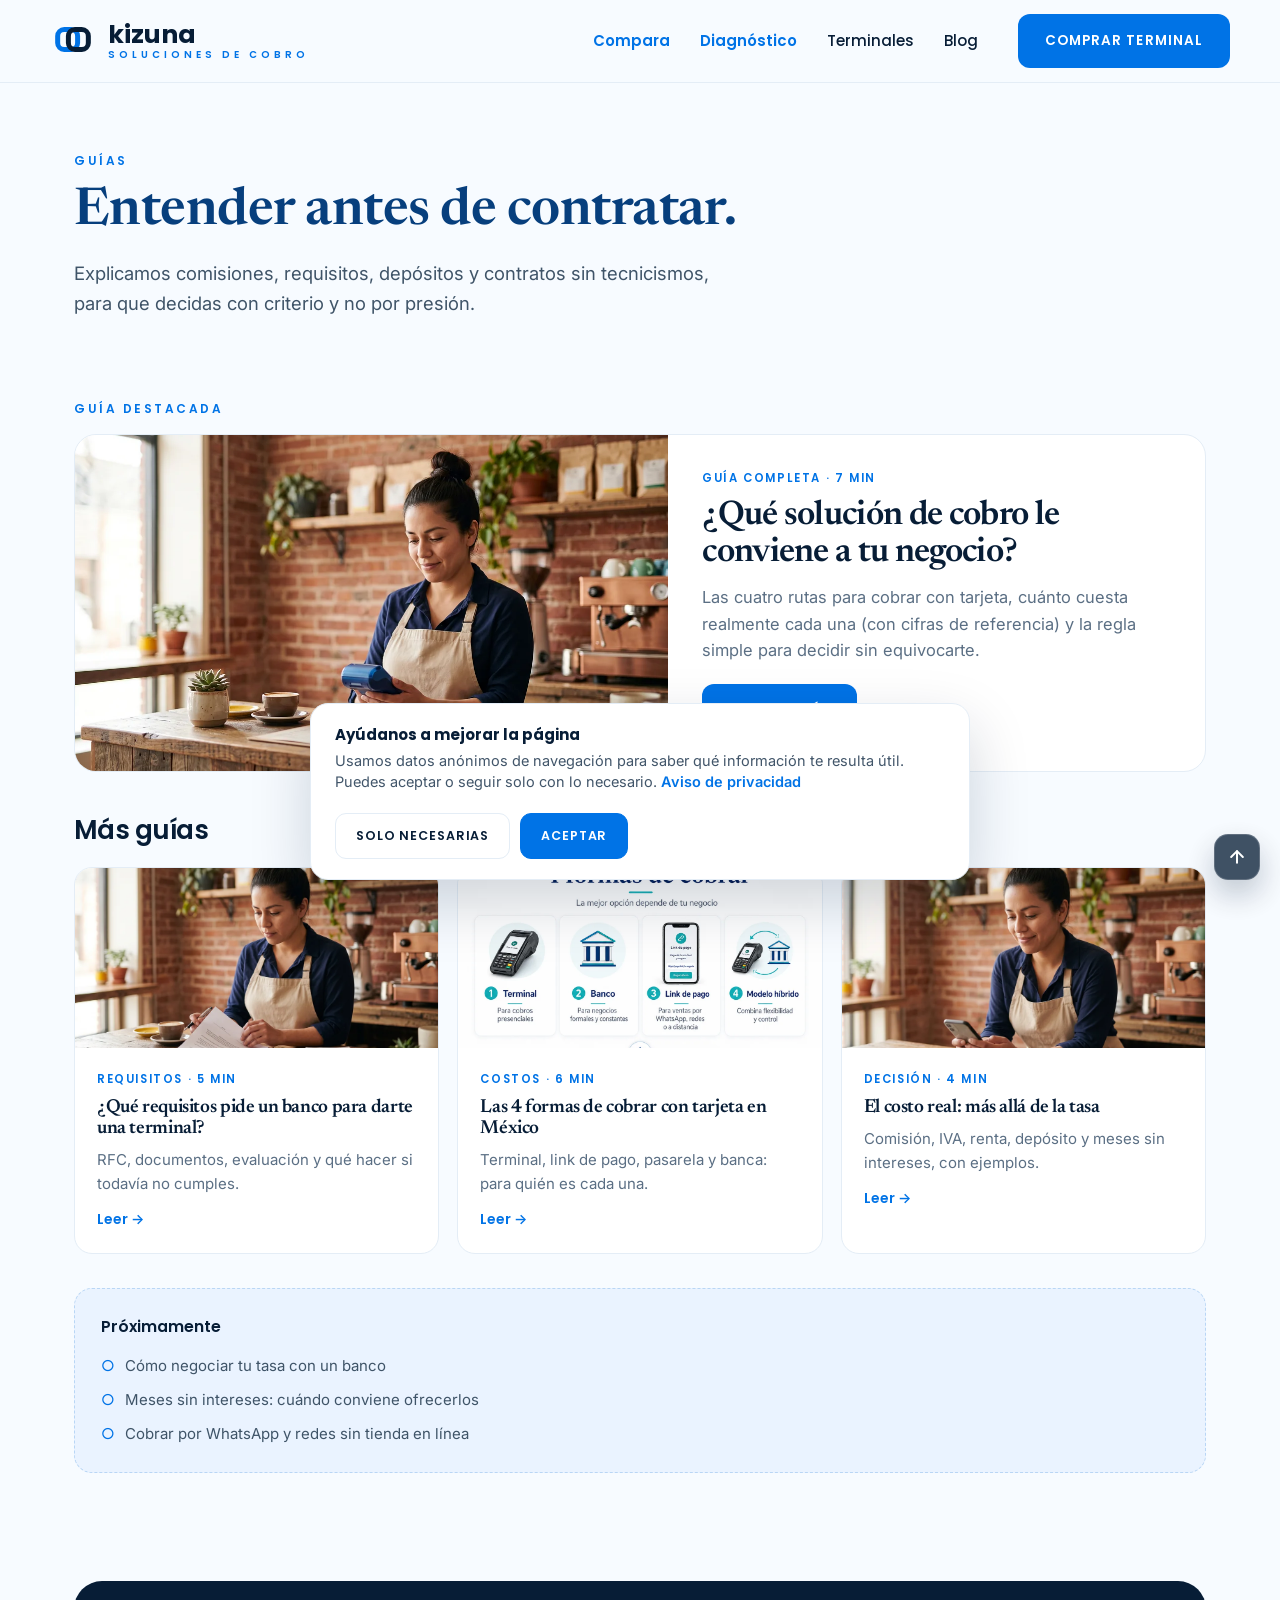
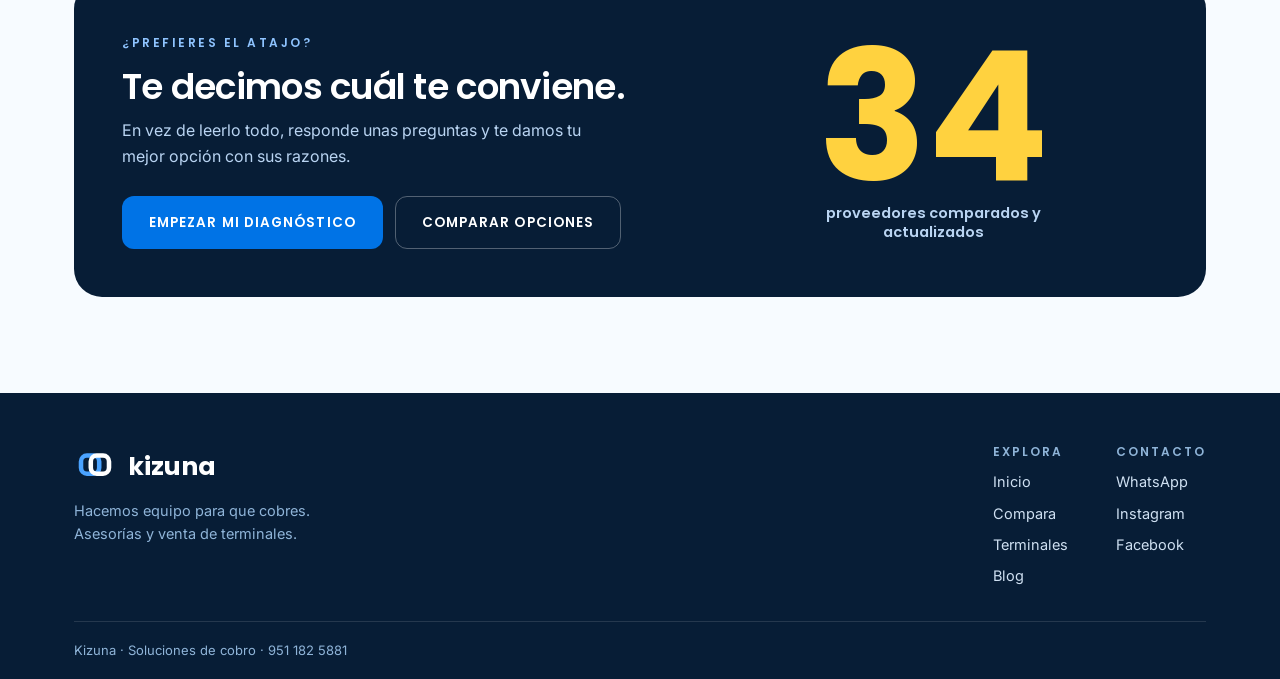
==== commit c2f55cfe: "Add consent-based Kizuna analytics Adds a centralized analytics script that waits for cookie consent" ====
--- a/blog.html
+++ b/blog.html
@@ -163,5 +163,6 @@
   els.forEach(function(e){io.observe(e)});
 })();
 </script>
+<script src="kizuna-analytics.js" defer></script>
 </body>
 </html>
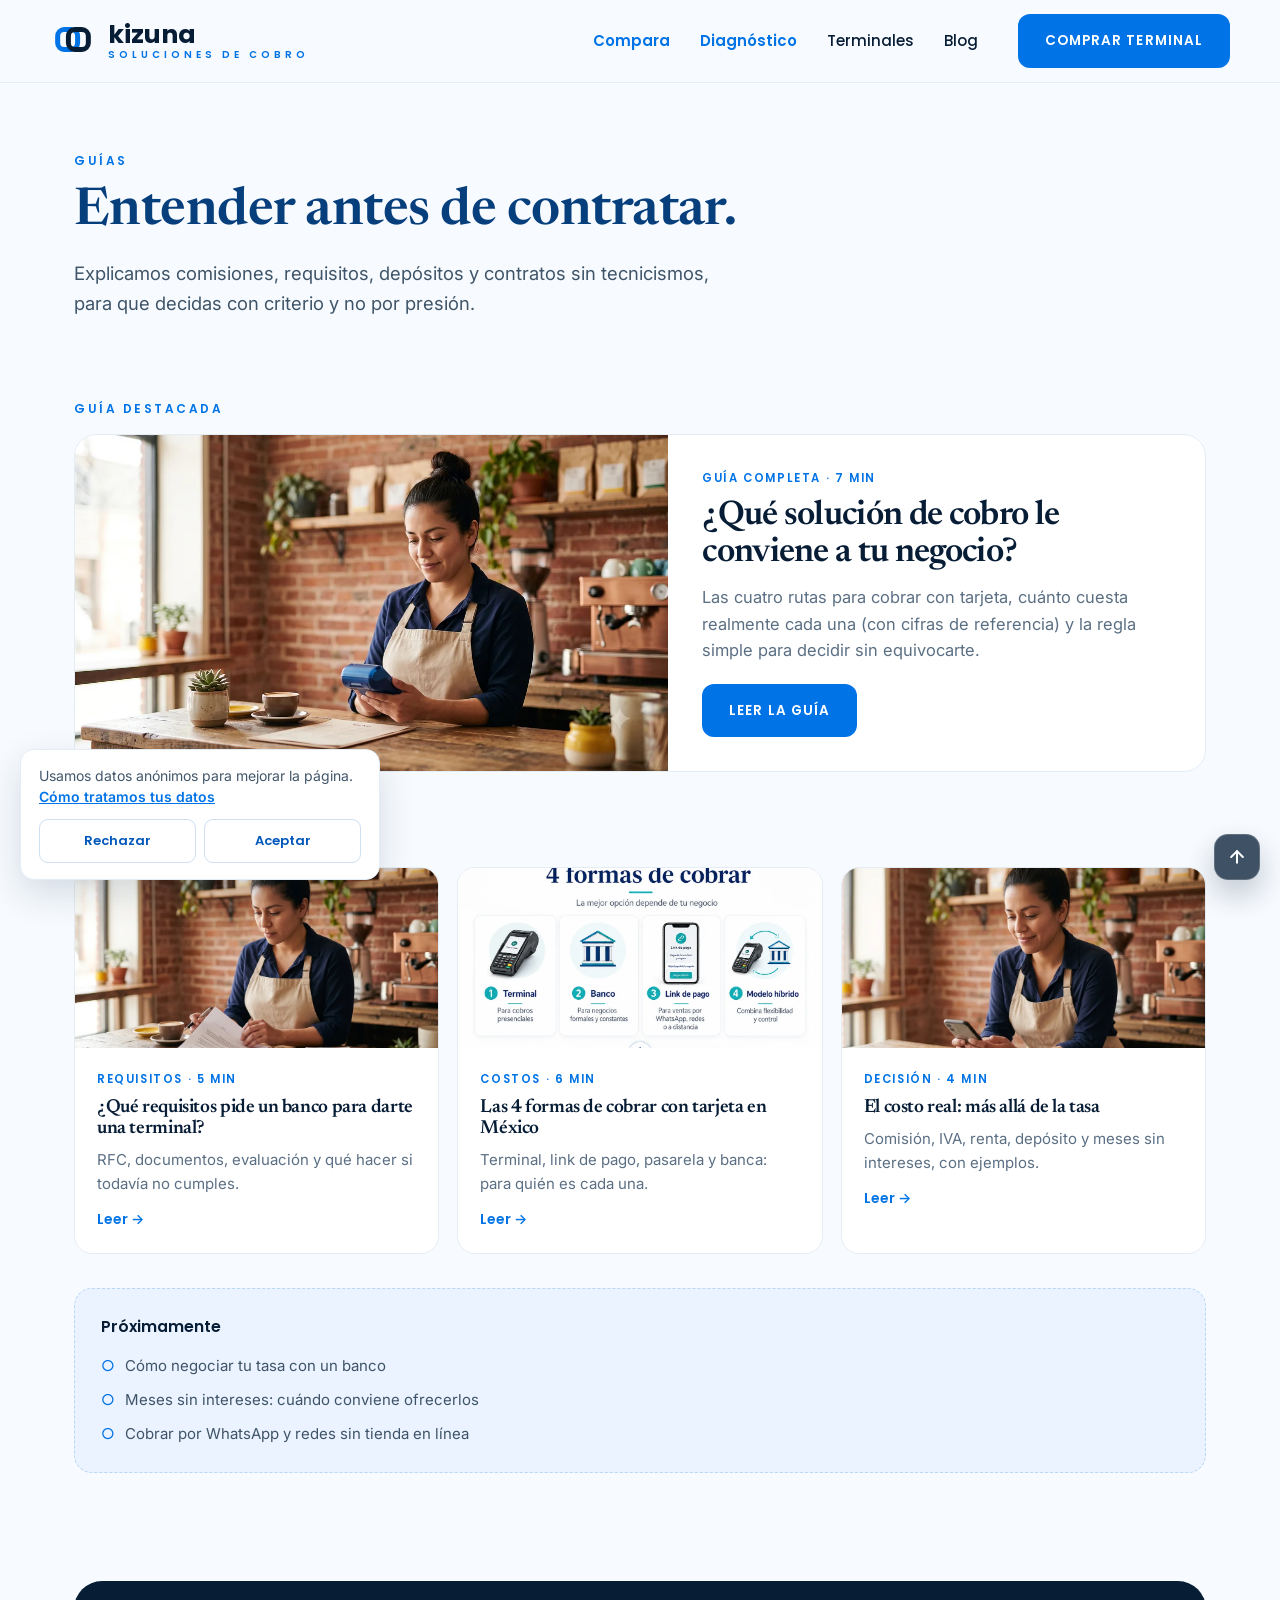
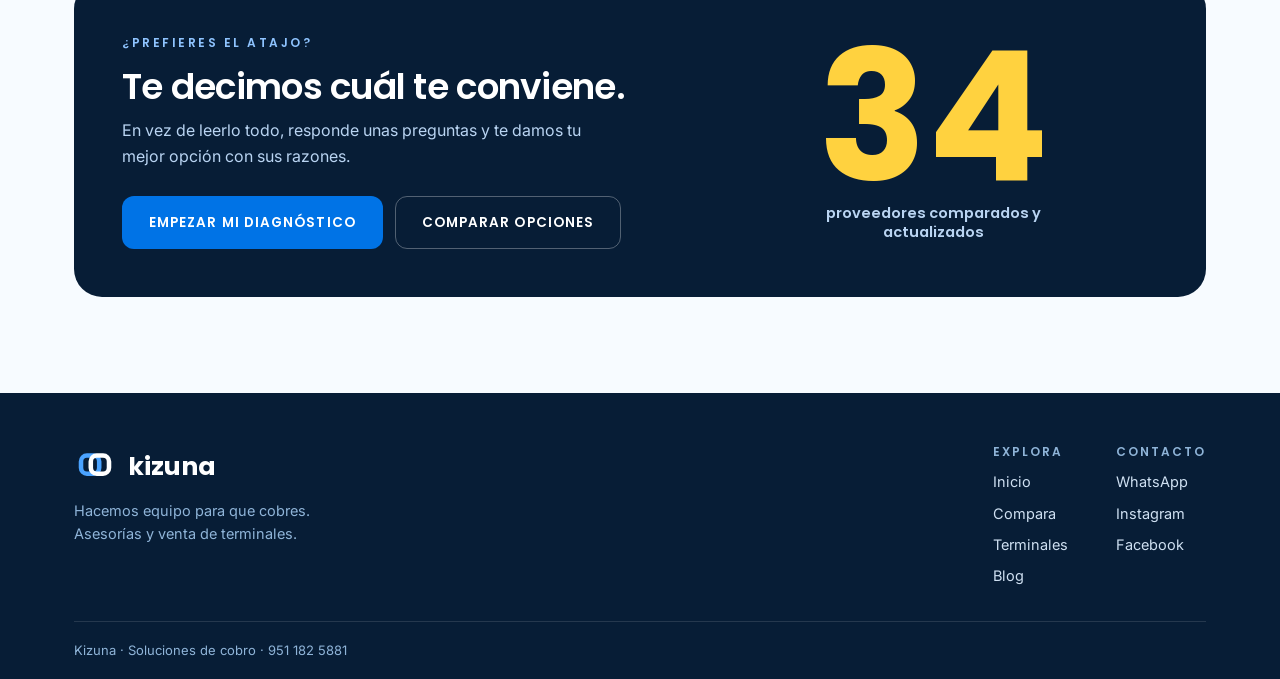
==== commit f06f8f53: "Improve mobile nav and image sizing This change adds explicit width and height attributes to key ima" ====
--- a/blog.html
+++ b/blog.html
@@ -66,7 +66,7 @@
   <div class="wrap">
     <span class="eyebrow">Guía destacada</span>
     <div class="feat reveal" style="margin-top:14px">
-      <img src="assets/blog/que-solucion-de-cobro-le-conviene-a-tu-negocio/queconviene.webp" alt="Comparando soluciones de cobro">
+      <img src="assets/blog/que-solucion-de-cobro-le-conviene-a-tu-negocio/queconviene.webp" alt="Comparando soluciones de cobro" width="1200" height="670">
       <div class="feat-body">
         <div class="post-meta" style="font-family:var(--display);font-weight:600;font-size:11.5px;letter-spacing:1.6px;text-transform:uppercase;color:var(--azul)">Guía completa · 7 min</div>
         <h2>¿Qué solución de cobro le conviene a tu negocio?</h2>
@@ -78,7 +78,7 @@
     <div class="head" style="margin-top:44px;margin-bottom:22px"><h2 style="font-size:26px">Más guías</h2></div>
     <div class="grid g3 reveal">
       <article class="post">
-        <img src="assets/blog/que-solucion-de-cobro-le-conviene-a-tu-negocio/revisaesto.webp" alt="Requisitos de una terminal bancaria">
+        <img src="assets/blog/que-solucion-de-cobro-le-conviene-a-tu-negocio/revisaesto.webp" alt="Requisitos de una terminal bancaria" width="1040" height="777">
         <div class="body">
           <div class="meta">Requisitos · 5 min</div>
           <h3>¿Qué requisitos pide un banco para darte una terminal?</h3>
@@ -87,7 +87,7 @@
         </div>
       </article>
       <article class="post">
-        <img src="assets/blog/que-solucion-de-cobro-le-conviene-a-tu-negocio/4formasdecobrar.webp" alt="Cuatro formas de cobrar">
+        <img src="assets/blog/que-solucion-de-cobro-le-conviene-a-tu-negocio/4formasdecobrar.webp" alt="Cuatro formas de cobrar" width="1200" height="900">
         <div class="body">
           <div class="meta">Costos · 6 min</div>
           <h3>Las 4 formas de cobrar con tarjeta en México</h3>
@@ -96,7 +96,7 @@
         </div>
       </article>
       <article class="post">
-        <img src="assets/blog/que-solucion-de-cobro-le-conviene-a-tu-negocio/diagnostico.webp" alt="Diagnóstico de cobro">
+        <img src="assets/blog/que-solucion-de-cobro-le-conviene-a-tu-negocio/diagnostico.webp" alt="Diagnóstico de cobro" width="1040" height="777">
         <div class="body">
           <div class="meta">Decisión · 4 min</div>
           <h3>El costo real: más allá de la tasa</h3>
--- a/kizuna-base.css
+++ b/kizuna-base.css
@@ -46,7 +46,7 @@
 .menu a{padding:9px 12px;border-radius:10px}
 .menu a:hover{background:#eaf3ff;color:var(--azul-osc)}
 .menu a.key{color:var(--azul);font-weight:600}
-@media(max-width:900px){.menu{display:none}.nav{gap:12px}}
+
 
 /* HERO — imagen a sangre por la derecha */
 .hero{display:grid;grid-template-columns:1fr 1fr;align-items:center;gap:40px;padding:0}
@@ -323,3 +323,33 @@
 .dl-go{flex:none;font-family:var(--display);font-weight:600;font-size:12.5px;letter-spacing:.08em;text-transform:uppercase;color:#fff;background:var(--azul);border-radius:10px;padding:11px 18px}
 .dl-card:hover .dl-go{background:var(--azul-osc)}
 @media(max-width:560px){.dl-card{flex-wrap:wrap}.dl-go{width:100%;text-align:center}}
+
+
+/* ============================================================
+   MÓVIL — navegación visible y objetivos táctiles cómodos
+   ============================================================ */
+@media(max-width:900px){
+  /* El menú NO se esconde: pasa a una fila deslizable bajo la marca */
+  .nav{flex-wrap:wrap;gap:10px;padding:12px 0}
+  .brand{flex:1 1 auto;min-width:0}
+  .nav>.btn{flex:0 0 auto;font-size:12px;padding:13px 16px}
+  .menu{display:flex;order:3;flex-basis:100%;margin-left:0;gap:2px;
+        overflow-x:auto;-webkit-overflow-scrolling:touch;scrollbar-width:none;
+        border-top:1px solid var(--linea);padding-top:8px}
+  .menu::-webkit-scrollbar{display:none}
+  .menu a{white-space:nowrap;padding:12px 14px;font-size:15px;min-height:44px;display:flex;align-items:center}
+
+  /* Objetivos táctiles: mínimo 44px de alto */
+  .cols a{padding:11px 0;min-height:44px;display:flex;align-items:center}
+  .card-link,.foot a{min-height:44px;display:inline-flex;align-items:center}
+  .rail{display:none}
+  .top{width:50px;height:50px}
+}
+@media(max-width:560px){
+  .brand svg{width:38px;height:38px}
+  .brand .bn b{font-size:21px}
+  .brand .bn small{font-size:8.5px;letter-spacing:2.5px}
+  .nav>.btn{font-size:11.5px;padding:12px 13px;letter-spacing:.05em}
+  .hero-copy{padding:40px var(--pad) 28px}
+  section{padding:52px 0}
+}
